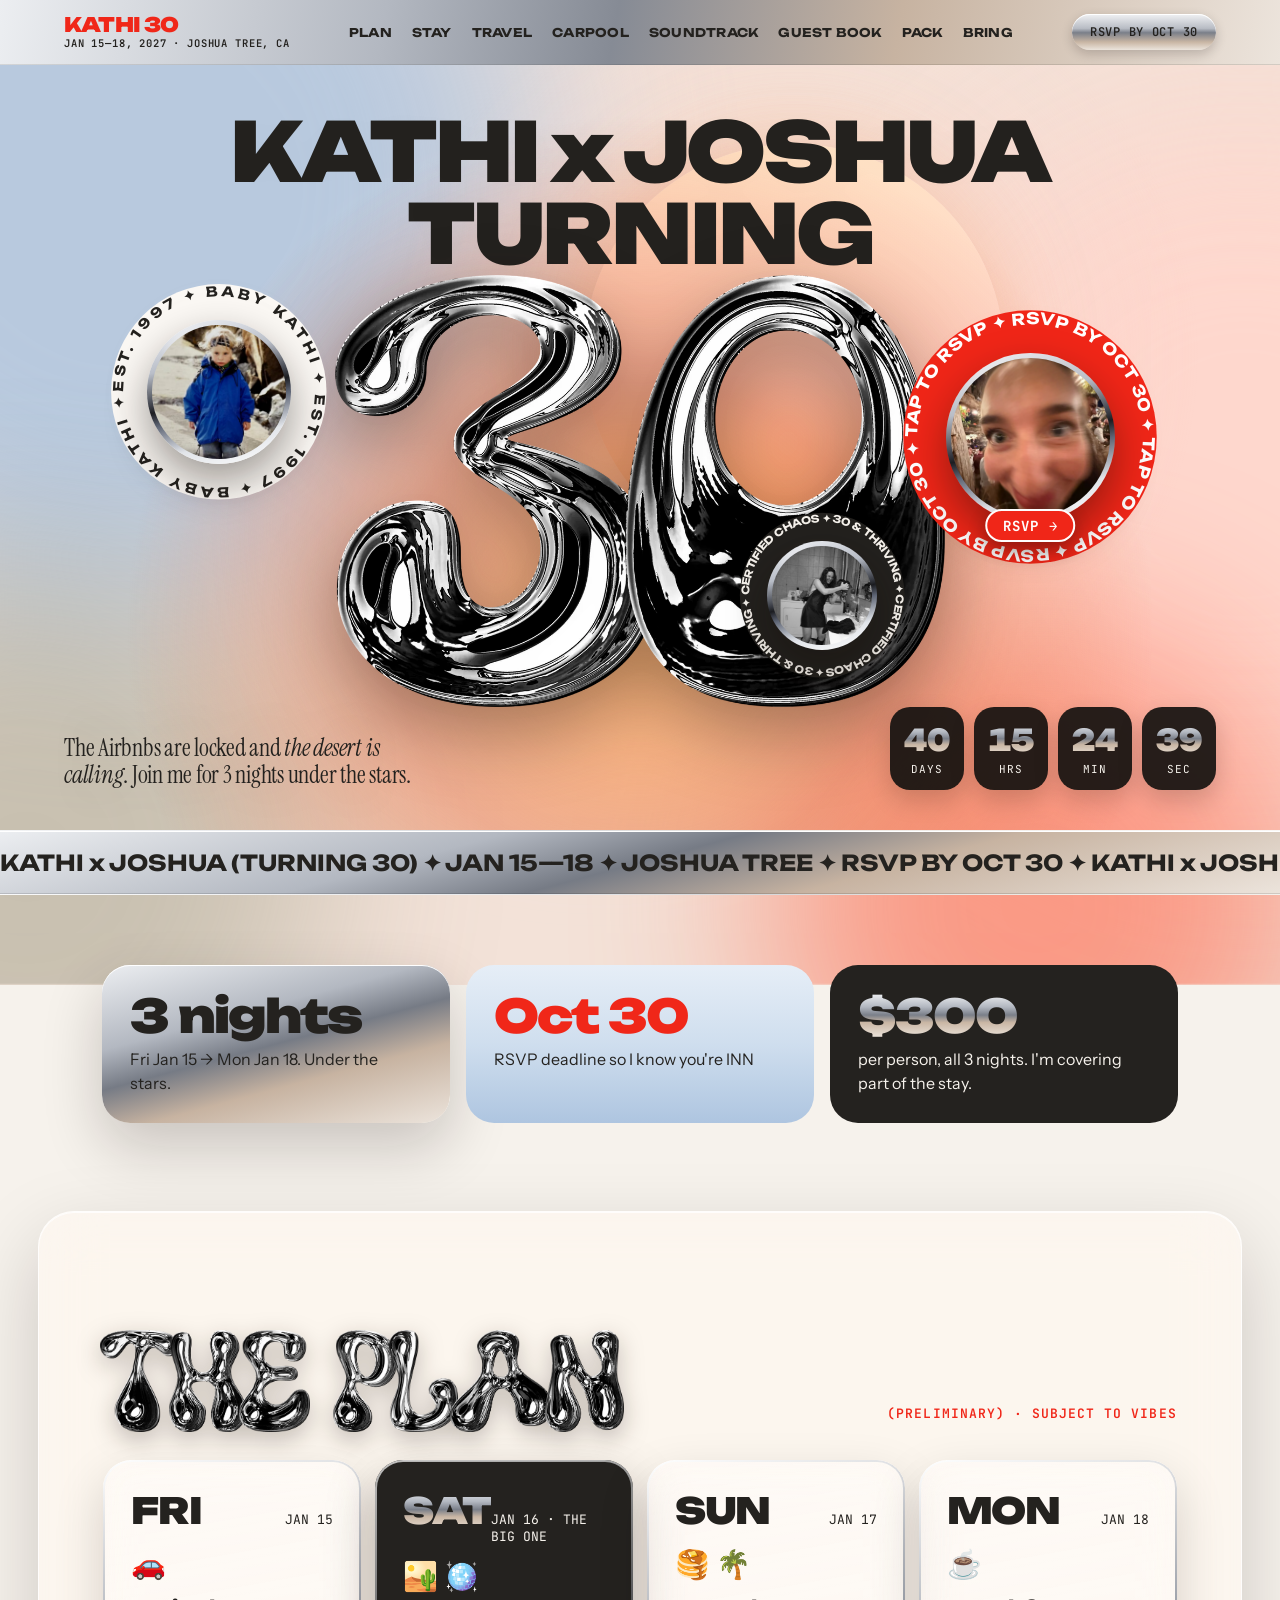
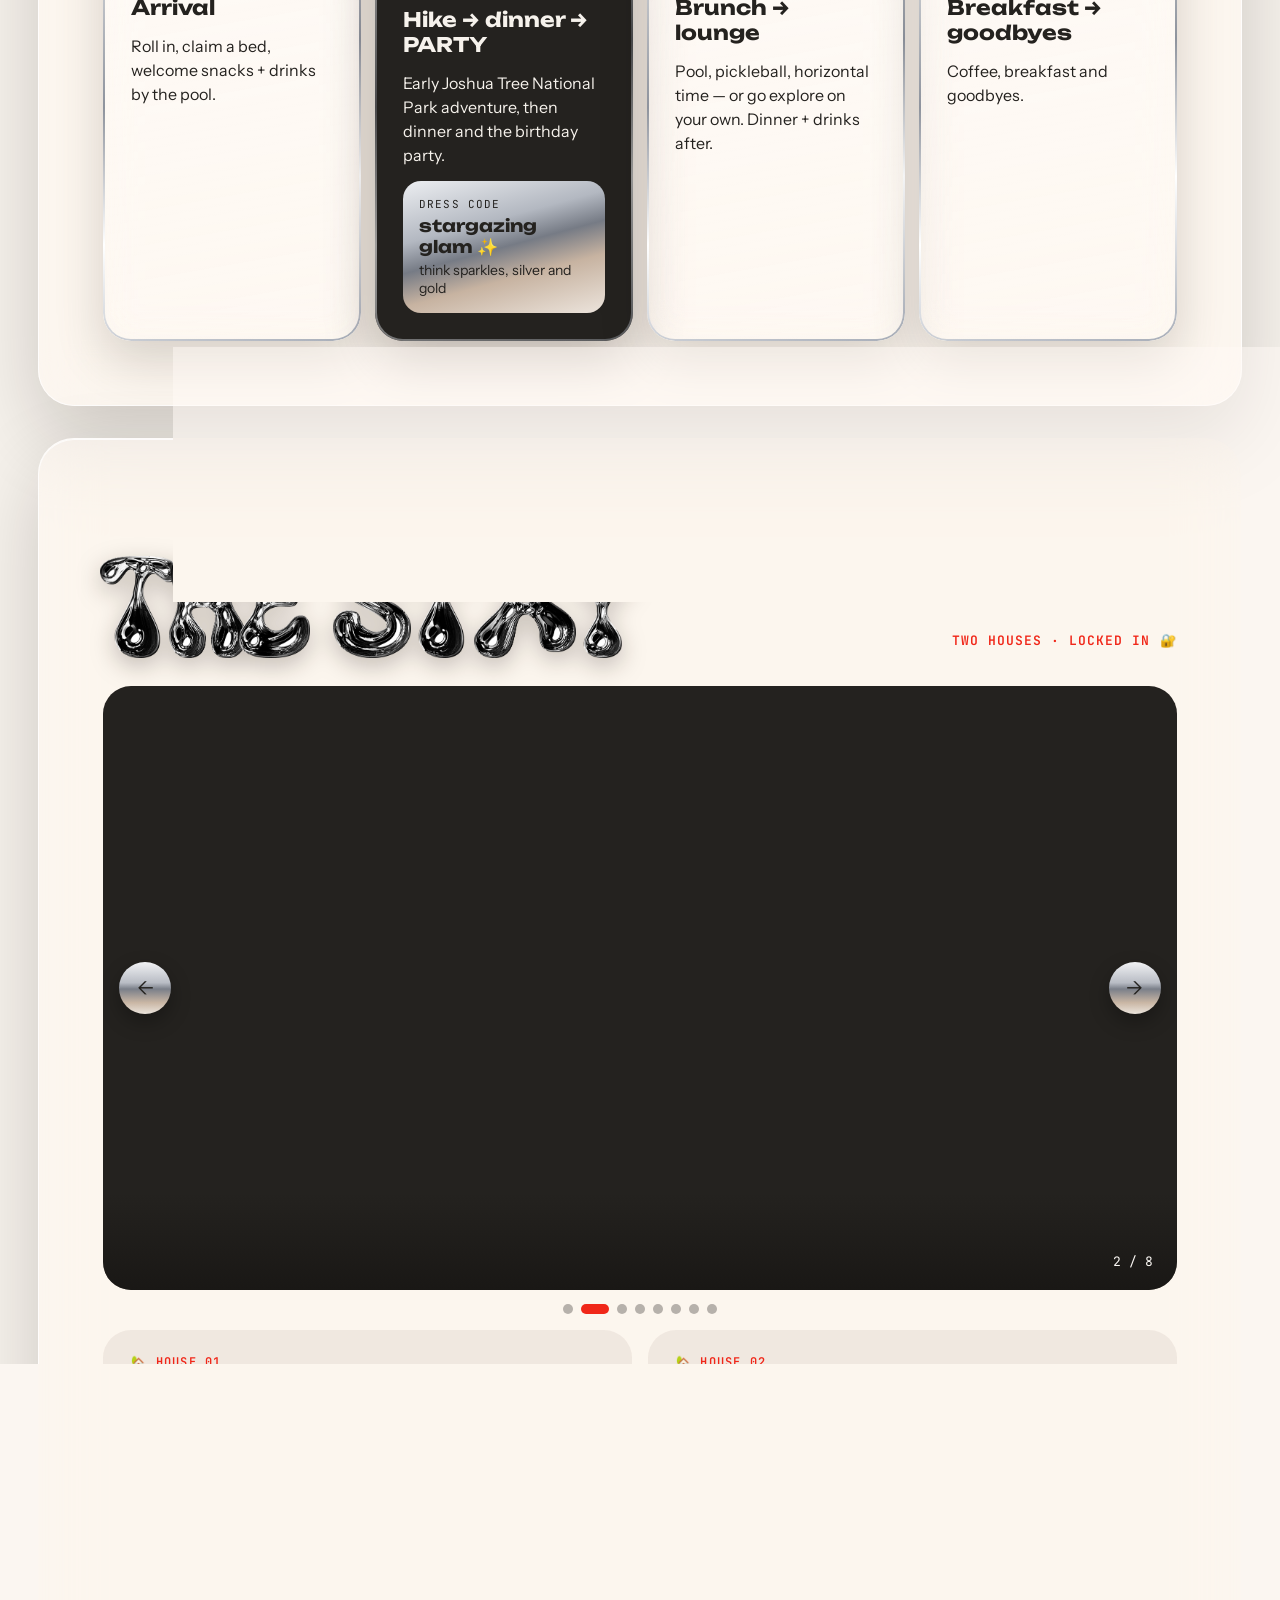
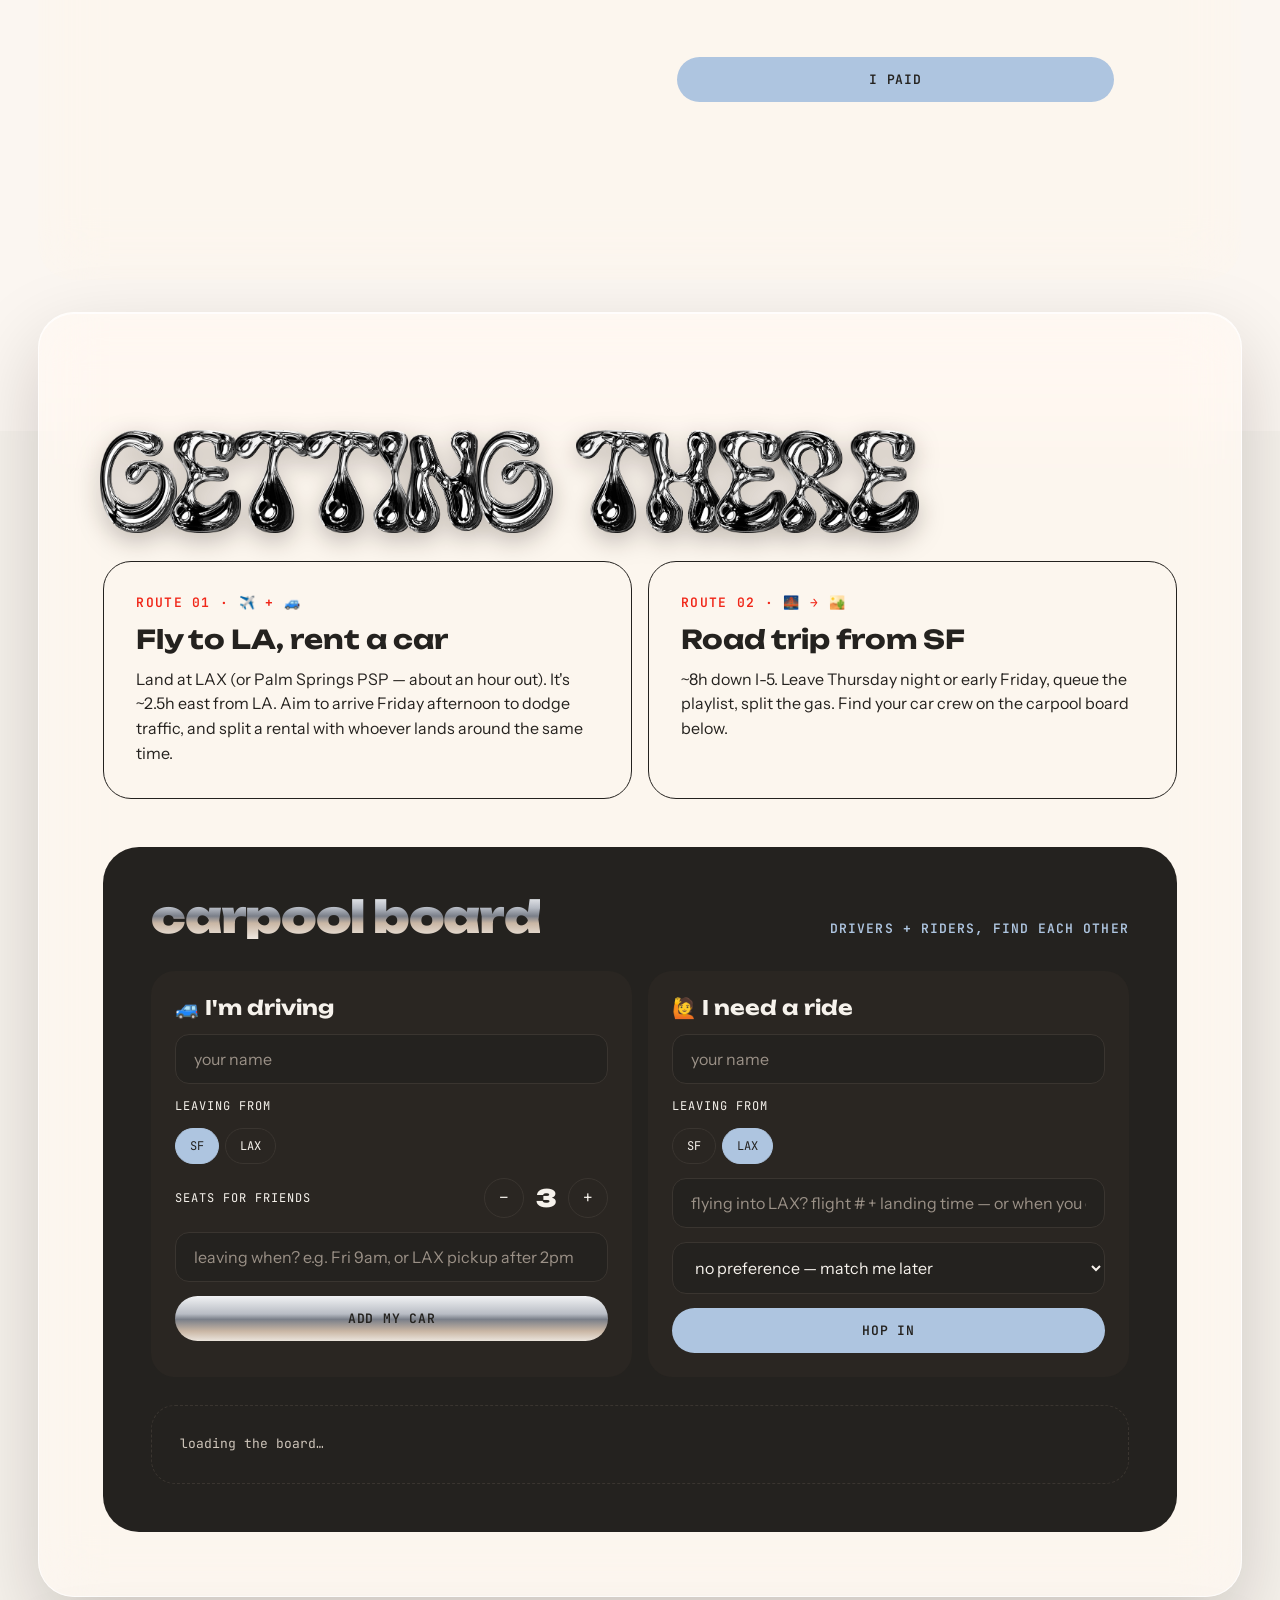
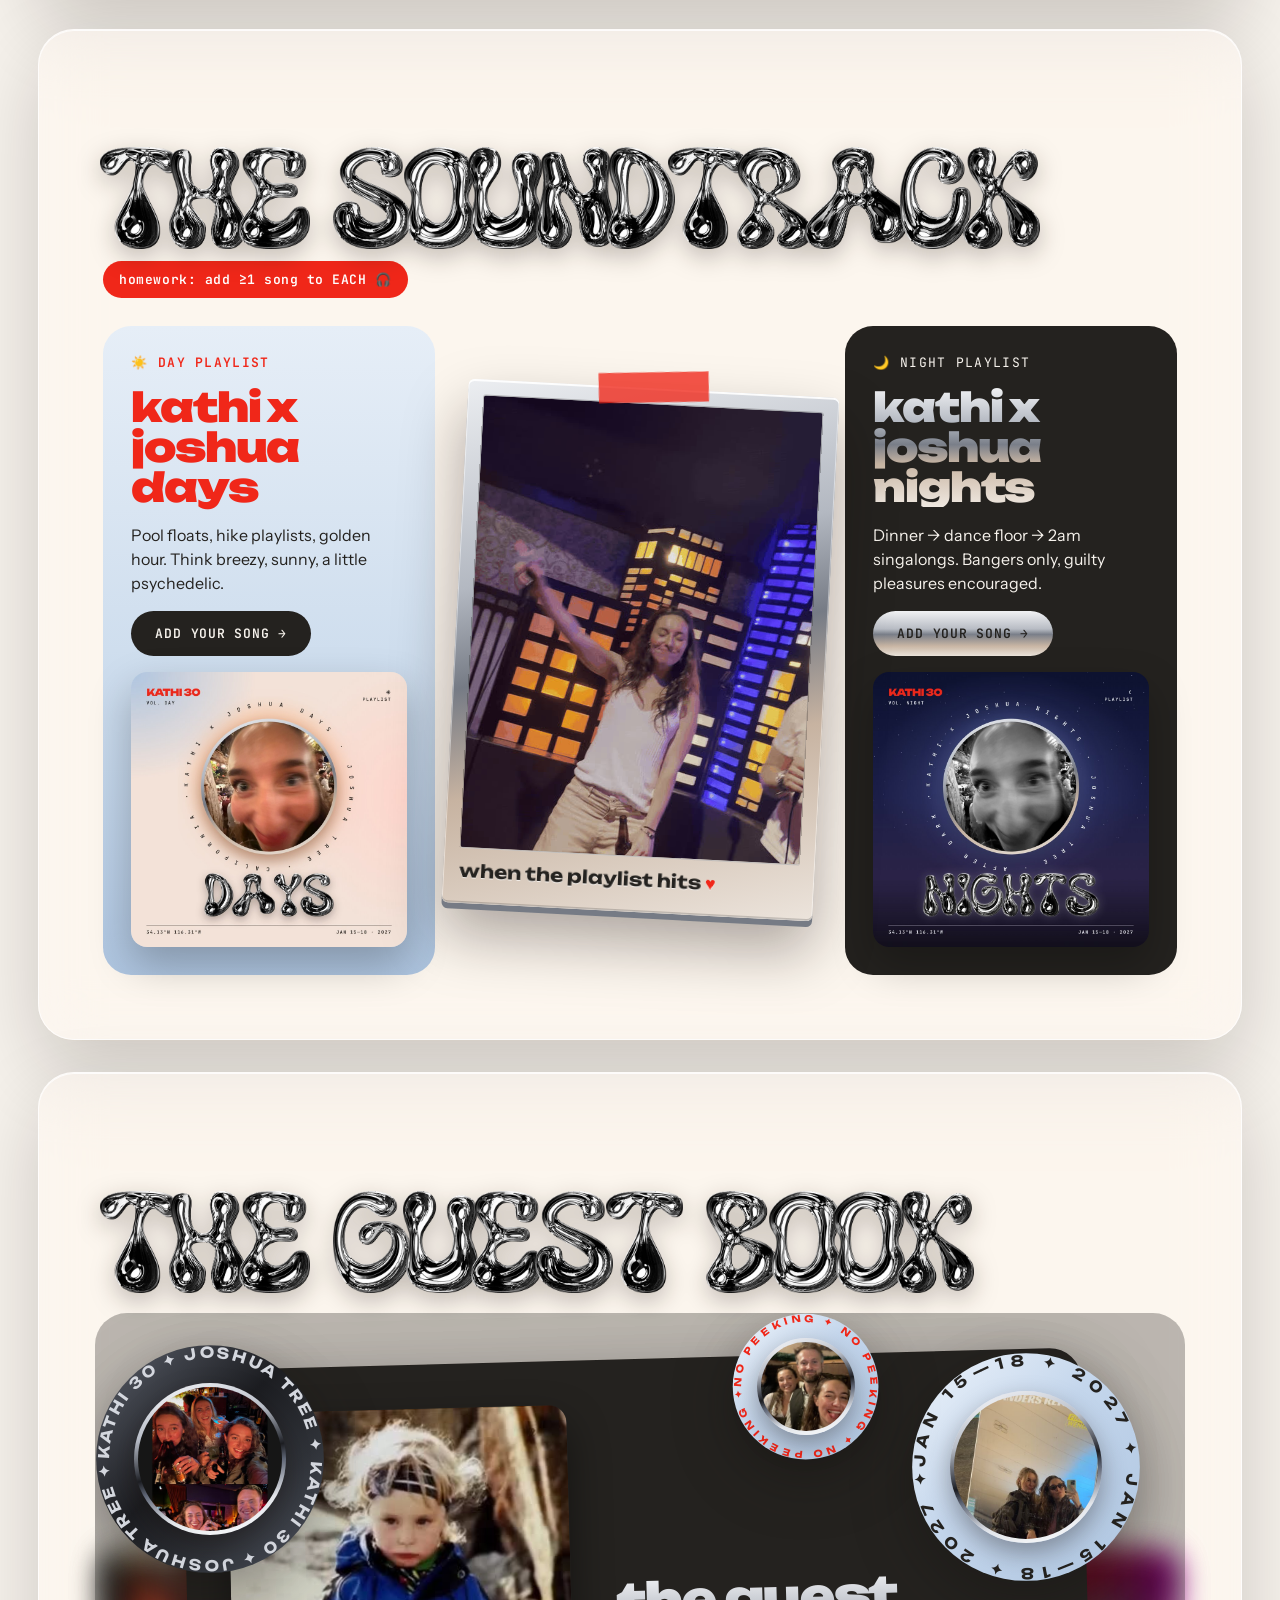
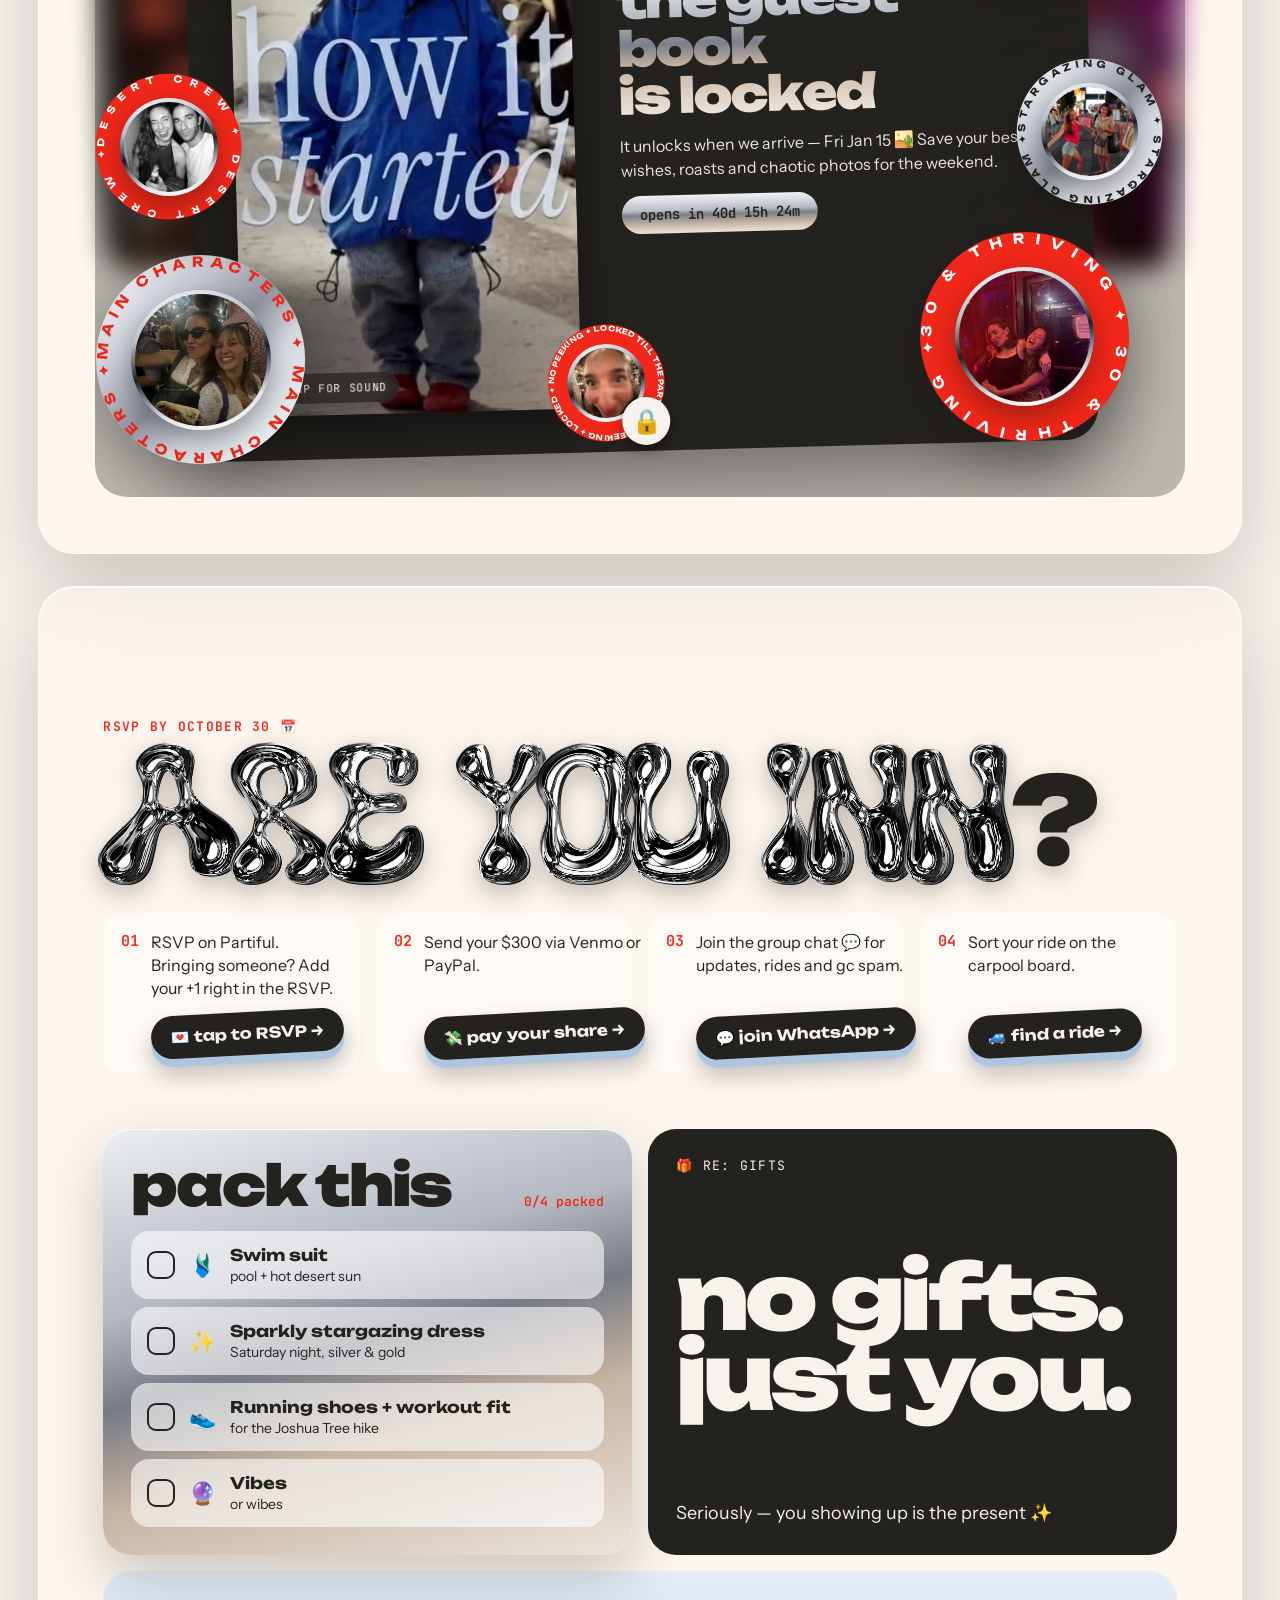
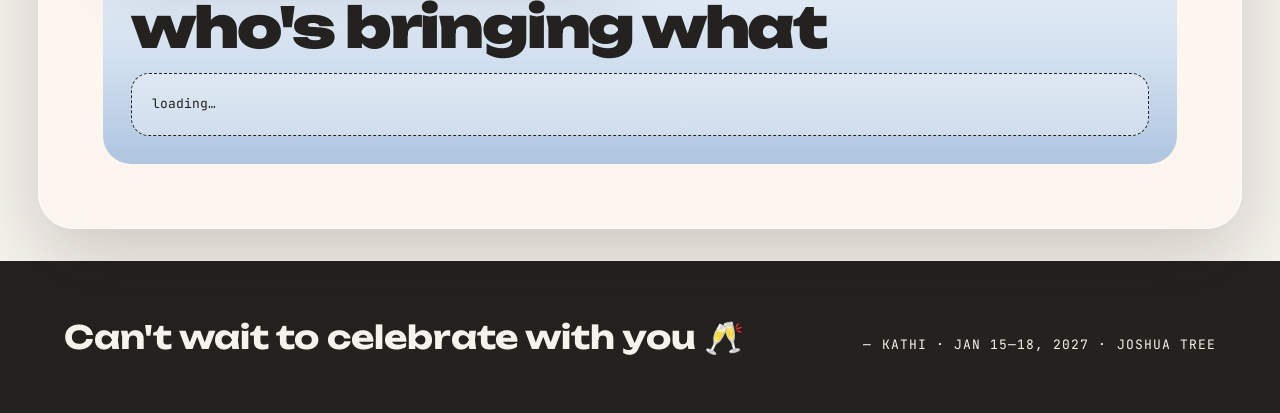
==== site/index.html @ 0e47d9e3 "Phones: lock card fills the overlay, no double frame Co-Authored-By: Claude Fable 5.1 <noreply@anthr" ====
<!DOCTYPE html>
<html lang="en">
<head>
<meta charset="utf-8">
<meta name="viewport" content="width=device-width, initial-scale=1">
<title>KATHI x JOSHUA — turning 30 · Joshua Tree, Jan 15–18</title>
<meta name="description" content="3 nights under the stars in Joshua Tree, Jan 15–18, 2027. RSVP by Oct 30.">
<meta property="og:title" content="KATHI x JOSHUA — turning 30 🏜️">
<meta property="og:description" content="3 nights under the stars in Joshua Tree · Jan 15–18 · RSVP by Oct 30">
<meta property="og:image" content="https://kathixjoshturning30.com/assets/og-v5.jpg">
<meta property="og:image:width" content="1080">
<meta property="og:image:height" content="1080">
<meta property="og:image:alt" content="KATHI x JOSHUA turning 30 — Joshua Tree, Jan 15–18, 2027">
<meta name="twitter:card" content="summary_large_image">
<meta name="twitter:image" content="https://kathixjoshturning30.com/assets/og-v5.jpg">
<meta property="og:type" content="website">
<meta property="og:url" content="https://kathixjoshturning30.com/">
<meta name="theme-color" content="#e6eef7">
<link rel="icon" href="assets/favicon.png">
<link rel="preconnect" href="https://fonts.googleapis.com">
<link rel="preconnect" href="https://fonts.gstatic.com" crossorigin>
<link href="https://fonts.googleapis.com/css2?family=Unbounded:wght@400;700;900&family=Instrument+Sans:wght@400;500;600&family=Instrument+Serif:ital@0;1&family=JetBrains+Mono:wght@400;600&display=swap" rel="stylesheet">
<link rel="stylesheet" href="styles.css?v=127">
<script src="config.js?v=26"></script>
<script src="app.js?v=127" defer></script>
</head>
<body>
<div class="page">
  <!-- fixed background: day glow → setting sun → night sky -->
  <div id="bg" class="bg" aria-hidden="true">
    <div class="glow" style="left:-12%;top:-14%;width:62vw;background:#aec5e0;opacity:.85;animation-duration:16s"></div>
    <div class="glow" style="right:-14%;top:18%;width:54vw;background:#ffd6cc;opacity:.9;animation-duration:19s;animation-delay:-4s"></div>
    <div class="glow" style="right:6%;bottom:-18%;width:40vw;background:#ff5f42;opacity:.55;animation-duration:22s;animation-delay:-8s"></div>
    <div class="glow" style="left:-10%;bottom:-16%;width:44vw;background:#5c6b4c;opacity:.28;animation-duration:25s;animation-delay:-12s"></div>
    <div class="glow" style="left:34%;top:38%;width:30vw;background:#f7d3ca;opacity:.9;animation-duration:18s;animation-delay:-6s"></div>
  </div>
  <div id="sun" class="sun" aria-hidden="true">
    <div class="sun-halo"></div>
    <div class="sun-disc"></div>
    <div id="sunhot" class="sun-hot"></div>
  </div>
  <div id="night" class="night" aria-hidden="true"><div id="stars" class="stars"></div></div>
  <div id="prog" class="prog" aria-hidden="true"></div>

  <nav class="nav">
    <a href="#top" class="nav-brand"><span class="nav-logo chrome-text">KATHI 30</span><span class="nav-when mono">jan 15—18<span class="nw-long">, 2027</span> · joshua tree<span class="nw-long">, ca</span></span></a>
    <div class="nav-links mono">
      <a href="#plan">plan</a><a href="#stay">stay</a><a href="#travel">travel</a><a href="#carpool">carpool</a><a href="#music">soundtrack</a><a href="#guestbook">guest book</a><a href="#pack">pack</a><a href="#bring">bring</a>
    </div>
    <a href="#rsvp" class="nav-cta mono">rsvp by oct 30</a>
  </nav>

  <header id="top" class="hero">
    <div class="hero-glow" aria-hidden="true"></div>
    <div id="heroBadges"></div>
    <h1 class="hero-kicker chrome-text"><span>KATHI <i class="kx">x</i> JOSHUA</span> <span>TURNING</span></h1>
    <div class="hero-30-wrap"><div class="big30 etsy30" role="img" aria-label="30"><img src="assets/etsy-three.webp" alt="" width="601" height="800"><img src="assets/etsy-zero.webp" alt="" width="594" height="800"></div></div>
    <div class="hero-reflect" aria-hidden="true"><div class="big30 haze etsy30"><img src="assets/etsy-three.webp" alt="" width="601" height="800"><img src="assets/etsy-zero.webp" alt="" width="594" height="800"></div></div>
    <div class="hero-bottom">
      <div class="hero-intro">
        <p class="hero-line">The Airbnbs are locked and <em>the desert is calling</em>. Join me for 3 nights under the stars.</p>
      </div>
      <div class="countdown" aria-label="countdown to arrival">
        <div class="cd-box"><span class="cd-num" id="cdD">0</span><span class="cd-lbl mono">DAYS</span></div>
        <div class="cd-box"><span class="cd-num" id="cdH">00</span><span class="cd-lbl mono">HRS</span></div>
        <div class="cd-box"><span class="cd-num" id="cdM">00</span><span class="cd-lbl mono">MIN</span></div>
        <div class="cd-box"><span class="cd-num" id="cdS">00</span><span class="cd-lbl mono">SEC</span></div>
      </div>
    </div>
  </header>

  <div class="marquee" aria-label="KATHI x JOSHUA (TURNING 30) · JAN 15—18 · JOSHUA TREE · RSVP BY OCT 30"><div class="marquee-track" id="marquee" aria-hidden="true"></div></div>

  <section class="glass glass-bare reveal" aria-label="The deal">
    <div id="dealRow" class="hscroll grid-auto" style="--min:230px">
      <div class="card deal-silver lift"><span class="deal-big">3 nights</span><span class="body16">Fri Jan 15 → Mon Jan 18. Under the stars.</span></div>
      <div class="card deal-blue lift"><span class="deal-big red-text">Oct 30</span><span class="body16">RSVP deadline so I know you're INN</span></div>
      <div class="card card-dark lift"><span class="deal-big chrome-soft-text">$300</span><span class="body16">per person, all 3 nights. I'm covering part of the stay.</span></div>
    </div>
  </section>

  <section id="plan" class="glass reveal">
    <div class="sec-head">
      <h2 class="h2 chrome-text">the plan</h2>
      <span class="mono">(preliminary) · subject to vibes</span>
    </div>
    <div class="stack plan-row">
      <div class="card card-glass lift day">
        <div class="day-head"><span class="day-name">FRI</span><span class="mono-plain">JAN 15</span></div>
        <span class="emoji">🚗</span>
        <span class="day-title">Arrival</span>
        <span class="body16">Roll in, claim a bed, welcome snacks + drinks by the pool.</span>
      </div>
      <div class="card card-glass-dark lift day day-sat">
        <div class="day-head"><span class="day-name chrome-warm">SAT</span><span class="mono-plain">JAN 16 · THE BIG ONE</span></div>
        <span class="emoji">🏜️ 🪩</span>
        <span class="day-title">Hike → dinner → PARTY</span>
        <span class="body16">Early Joshua Tree National Park adventure, then dinner and the birthday party.</span>
        <div class="dress"><span class="mono-plain small">DRESS CODE</span><span class="dress-title">stargazing glam ✨</span><span style="font-size:14px">think sparkles, silver and gold</span></div>
      </div>
      <div class="card card-glass lift day">
        <div class="day-head"><span class="day-name">SUN</span><span class="mono-plain">JAN 17</span></div>
        <span class="emoji">🥞 🌴</span>
        <span class="day-title">Brunch → lounge</span>
        <span class="body16">Pool, pickleball, horizontal time — or go explore on your own. Dinner + drinks after.</span>
      </div>
      <div class="card card-glass lift day">
        <div class="day-head"><span class="day-name">MON</span><span class="mono-plain">JAN 18</span></div>
        <span class="emoji">☕</span>
        <span class="day-title">Breakfast → goodbyes</span>
        <span class="body16">Coffee, breakfast and goodbyes.</span>
      </div>
    </div>
  </section>

  <section id="stay" class="glass reveal">
    <div class="sec-head">
      <h2 class="h2 chrome-text">the stay</h2>
      <span class="mono">two houses · locked in 🔐</span>
    </div>
    <div class="carousel" id="carousel" aria-roledescription="carousel" aria-label="Photos of the houses">
      <div id="slides"></div>
      <div class="carousel-shade"><span class="mono-plain" id="slideNum">1 / 8</span></div>
      <button class="chrome-round car-prev" id="prevSlide" aria-label="previous photo">←</button>
      <button class="chrome-round car-next" id="nextSlide" aria-label="next photo">→</button>
    </div>
    <div class="dots" id="dots"></div>
    <div class="hscroll grid-auto mt16" style="--min:300px">
      <a class="card-sand house" href="https://www.google.com/maps/search/?api=1&amp;query=7670+Wilton+Rd,+Joshua+Tree,+CA+92252" target="_blank" rel="noopener">
        <span class="mono-plain small ls1">🏡 HOUSE 01</span>
        <span class="house-street">7670 Wilton Rd</span>
        <span style="font-size:15px">Joshua Tree, CA 92252</span>
        <span class="mono-plain tiny-link">open in maps ↗</span>
      </a>
      <a class="card-sand house" href="https://www.google.com/maps/search/?api=1&amp;query=6715+Juniper+Rd,+Joshua+Tree,+CA+92252" target="_blank" rel="noopener">
        <span class="mono-plain small ls1">🏡 HOUSE 02</span>
        <span class="house-street">6715 Juniper Rd</span>
        <span style="font-size:15px">Joshua Tree, CA 92252</span>
        <span class="mono-plain tiny-link">open in maps ↗</span>
      </a>
    </div>
    <div id="pay" class="pay">
      <div class="col gap14">
        <span class="pay-title chrome-soft-text">pay a share for the stay</span>
        <span class="body16" style="line-height:1.55;max-width:420px">I'll be covering part of the stay, so the remaining price is $300 per person for all 3 nights. Send it with your RSVP by Oct 30 to be officially INN.</span>
        <div class="row-wrap">
          <a data-href="venmoUrl" target="_blank" rel="noopener" class="btn-sm btn-chrome mono">venmo $300 →</a>
          <a data-href="paypalUrl" target="_blank" rel="noopener" class="btn-sm btn-outline-light mono">paypal $300 →</a>
        </div>
      </div>
      <div id="payBox"></div>
    </div>
  </section>

  <section id="travel" class="glass reveal">
    <h2 class="h2 chrome-text" style="margin-bottom:28px">getting there</h2>
    <div class="hscroll grid-auto" style="--min:340px">
      <div class="route lift">
        <span class="mono-plain ls1">ROUTE 01 · ✈️ + 🚙</span>
        <span class="route-title">Fly to LA, rent a car</span>
        <span class="body16" style="line-height:1.55">Land at LAX (or Palm Springs PSP — about an hour out). It's ~2.5h east from LA. Aim to arrive Friday afternoon to dodge traffic, and split a rental with whoever lands around the same time.</span>
      </div>
      <div class="route lift">
        <span class="mono-plain ls1">ROUTE 02 · 🌉 → 🏜️</span>
        <span class="route-title">Road trip from SF</span>
        <span class="body16" style="line-height:1.55">~8h down I-5. Leave Thursday night or early Friday, queue the playlist, split the gas. Find your car crew on the carpool board below.</span>
      </div>
    </div>

    <div id="carpool" class="carpool-in-travel">
    <div class="carpool">
      <div class="sec-head" style="margin-bottom:32px">
        <h2 class="h2-car pay-title chrome-soft-text">carpool board</h2>
        <span class="mono" id="seatSummary">drivers + riders, find each other</span>
      </div>
      <div class="hscroll grid-auto" style="--min:320px">
        <form id="driverForm" class="dform">
          <span class="form-title">🚙 I'm driving</span>
          <input name="name" class="dinput" placeholder="your name" required maxlength="60" autocomplete="given-name" aria-label="your name">
          <span class="mono-plain small ls08">LEAVING FROM</span>
          <div class="row-wrap gap6" data-choice="dFrom"></div>
          <div class="seats">
            <span class="mono-plain small ls08">SEATS FOR FRIENDS</span>
            <div class="seats-ctl">
              <button type="button" class="round-btn" id="seatsDown" aria-label="fewer seats">−</button>
              <span class="seats-num" id="seatsNum">3</span>
              <button type="button" class="round-btn" id="seatsUp" aria-label="more seats">+</button>
            </div>
          </div>
          <input name="when" class="dinput" placeholder="leaving when? e.g. Fri 9am, or LAX pickup after 2pm" maxlength="140" aria-label="leaving when">
          <button type="submit" class="submit btn-chrome mono">add my car</button>
        </form>
        <form id="riderForm" class="dform">
          <span class="form-title">🙋 I need a ride</span>
          <input name="name" class="dinput" placeholder="your name" required maxlength="60" autocomplete="given-name" aria-label="your name">
          <span class="mono-plain small ls08">LEAVING FROM</span>
          <div class="row-wrap gap6" data-choice="rFrom"></div>
          <input name="details" class="dinput" placeholder="flying into LAX? flight # + landing time — or when you can leave SF" maxlength="200" aria-label="flight or timing details">
          <select name="driver" class="dinput" id="driverSelect" aria-label="pick a car"></select>
          <button type="submit" class="submit mono btn-red" style="margin-top:auto">hop in</button>
        </form>
      </div>
      <div class="hscroll board" id="board"></div>
      <div class="looking" id="looking" hidden></div>
    </div>
    </div>
  </section>

  <section id="music" class="glass reveal">
    <div class="sec-head">
      <h2 class="h2 chrome-text">the soundtrack</h2>
      <span class="homework mono-plain">homework: add ≥1 song to EACH 🎧</span>
    </div>
    <div class="stack grid-auto music" style="--min:280px">
      <div class="playlist pl-day">
        <span class="mono-plain ls1">☀️ DAY PLAYLIST</span>
        <span class="pl-title">kathi x joshua days</span>
        <span class="body16">Pool floats, hike playlists, golden hour. Think breezy, sunny, a little psychedelic.</span>
        <a data-href="dayPlaylistUrl" target="_blank" rel="noopener" class="btn-sm btn-dark mono self-start">add your song →</a>
        <a data-href="dayPlaylistUrl" target="_blank" rel="noopener" class="cover"><img src="assets/cover-days.jpg?v=30" alt="Day playlist cover" loading="lazy" width="800" height="800"></a>
      </div>
      <div class="polaroid">
        <span class="tape" aria-hidden="true"></span>
        <video data-src="assets/kathi-dance.mp4?v=26" poster="assets/kathi-dance.jpg" muted loop playsinline preload="none" aria-label="Kathi dancing"></video>
        <span class="polaroid-cap">when the playlist hits</span>
      </div>
      <div class="playlist pl-night">
        <span class="mono-plain ls1">🌙 NIGHT PLAYLIST</span>
        <span class="pl-title chrome-soft-text">kathi x joshua nights</span>
        <span class="body16">Dinner → dance floor → 2am singalongs. Bangers only, guilty pleasures encouraged.</span>
        <a data-href="nightPlaylistUrl" target="_blank" rel="noopener" class="btn-sm btn-chrome mono self-start">add your song →</a>
        <a data-href="nightPlaylistUrl" target="_blank" rel="noopener" class="cover"><img src="assets/cover-nights.jpg?v=32" alt="Night playlist cover" loading="lazy" width="800" height="800"></a>
      </div>
    </div>
  </section>

  <section id="guestbook" class="glass reveal">
    <h2 class="h2 chrome-text" style="margin-bottom:28px">the guest book</h2>
    <div class="gb-wrap">
      <div class="gb-grid" id="gbGrid">
        <div style="rotate:-2deg"><img src="assets/gb-grid-1.jpg" alt="" loading="lazy"></div>
        <div style="rotate:1.5deg"><img src="assets/gb-grid-2.jpg" alt="" loading="lazy"></div>
        <div style="rotate:-1deg"><img src="assets/gb-grid-3.jpg" alt="" loading="lazy"></div>
        <div style="rotate:2deg"><img src="assets/gb-grid-4.jpg" alt="" loading="lazy"></div>
      </div>
      <div class="gb-lock" id="gbLock" hidden>
        <div id="gbBadges"></div>
        <div class="lock-card">
          <div class="lock-media">
            <div class="gb-video-wrap">
              <video data-src="assets/gb-video.mp4?v=1" poster="assets/gb-video.jpg" muted loop playsinline preload="none" aria-label="How it started, how it's going"></video>
              <button type="button" class="sound-btn mono" id="gbSound" aria-pressed="false">🔇 tap for sound</button>
            </div>
            <div id="lockBadge"></div>
          </div>
          <div class="lock-copy">
            <span class="lock-title chrome-soft-text">the guest book<br>is locked</span>
            <span class="lock-text">It unlocks when we arrive — Fri Jan 15 🏜️ Save your best wishes, roasts and chaotic photos for the weekend.</span>
            <span class="lock-count mono-plain">opens in <span id="gbCountdown">…</span></span>
          </div>
        </div>
      </div>
    </div>
    <div class="gb-open" id="gbOpen" hidden>
      <form id="noteForm" class="note-form">
        <span class="form-title">sign the guest book ✍️</span>
        <input name="name" class="linput" placeholder="your name" required maxlength="60" aria-label="your name">
        <textarea name="msg" class="linput" placeholder="a memory, a roast, a birthday wish…" required rows="3" maxlength="2000" aria-label="your message"></textarea>
        <label class="photo-pick mono-plain">
          <span id="photoLabel">+ add a photo</span>
          <input type="file" accept="image/*" id="photoInput" hidden>
        </label>
        <button type="submit" class="submit mono" style="background:var(--ink);color:var(--paper)">post it</button>
      </form>
      <div class="notes" id="notes"></div>
    </div>
  </section>

  <section id="rsvp" class="glass glass-rsvp reveal">
    <div class="col gap28" style="position:relative">
      <span class="mono-plain ls1 red-label">RSVP BY OCTOBER 30 📅</span>
      <div class="rsvp-big chrome-text">are you INN?</div>
      <div class="stack grid-auto gap12 steps" style="--min:220px">
        <div class="step"><span class="mono-plain step-n">01</span><span class="step-body"><span class="body16 lh145">RSVP on Partiful. Bringing someone? Add your +1 right in the RSVP.</span><a data-href="partifulUrl" target="_blank" rel="noopener" class="tilt">💌 tap to RSVP →</a></span></div>
        <div class="step"><span class="mono-plain step-n">02</span><span class="step-body"><span class="body16 lh145">Send your $300 via Venmo or PayPal.</span><a href="#pay" class="tilt">💸 pay your share →</a></span></div>
        <div class="step"><span class="mono-plain step-n">03</span><span class="step-body"><span class="body16 lh145">Join the group chat 💬 for updates, rides and gc spam.</span><a data-href="whatsappUrl" target="_blank" rel="noopener" class="tilt">💬 join WhatsApp →</a></span></div>
        <div class="step"><span class="mono-plain step-n">04</span><span class="step-body"><span class="body16 lh145">Sort your ride on the carpool board.</span><a href="#carpool" class="tilt">🚙 find a ride →</a></span></div>
      </div>
    </div>
    <div id="pack" class="pack">
      <div class="grid-auto" style="--min:340px;align-items:stretch">
        <div class="card-sand pack-card">
          <div class="pack-head"><h2 class="h2-pack">pack this</h2><span class="mono-plain" id="packCount">0/4 packed</span></div>
          <div class="col gap8" id="packList"></div>
        </div>
        <div class="gifts">
          <span class="mono-plain ls1">🎁 RE: GIFTS</span>
          <span class="gifts-big">no gifts.<br>just you.</span>
          <span style="font-size:18px;line-height:1.5;max-width:420px">Seriously — you showing up is the present ✨</span>
        </div>
      </div>
      <div id="bring" class="card-sand pack-card bring">
        <div class="pack-head"><h2 class="h2-pack">who's bringing what</h2><span class="mono-plain" id="bringCount"></span></div>
        <div class="bring-list" id="bringList"></div>
      </div>
    </div>
  </section>

  <footer class="footer">
    <span class="footer-big">Can't wait to celebrate with you 🥂</span>
    <span class="mono">— kathi · jan 15—18, 2027 · joshua tree</span>
  </footer>
</div>
<div class="toast" id="toast" role="status" aria-live="polite" hidden></div>
</body>
</html>
---- site/styles.css ----
:root {
  --ink: #24221f;
  --paper: #f6f2ec;
  --sand: #f0e8e0;
  --accent: #ff5f42;
  --accent-dark: #b9552f;
  --red: #f02719;
  --red-dark: #f02719;
  --sky: #aec5e0;
  --peach: #ffd6cc;
  --dark2: #2a2622;
  --line: #3a3530;
  --muted: #cfc6bb;
  --f-display: 'Unbounded', sans-serif;
  --f-body: 'Instrument Sans', sans-serif;
  --f-mono: 'JetBrains Mono', monospace;
  --chrome: linear-gradient(180deg,#ffffff 0%,#d4d7de 26%,#6d7280 46%,#1d1f24 50%,#5a6170 53%,#dde1e8 68%,#fbf8f4 84%,#a7adb8 100%);
  --chrome-soft: linear-gradient(180deg,#ffffff 0%,#d4d7de 30%,#8e939d 48%,#dde1e8 62%,#fbf8f4 100%);
  --chrome-btn: linear-gradient(180deg,#ffffff 0%,#d4d7de 40%,#8e939d 52%,#e9ecf0 100%);
  --chrome-card: linear-gradient(165deg,#f7f8fb 0%,#c9cdd5 34%,#8e939d 50%,#d3d8df 66%,#f7f8fa 100%);
  --chrome-30: linear-gradient(180deg,#ffffff 0%,#d4d7de 13%,#6d7280 23%,#1d1f24 25%,#5a6170 27%,#dde1e8 34%,#fbf8f4 42%,#a7adb8 50%,#ffffff 58%,#d4d7de 63%,#6d7280 73%,#1d1f24 75%,#5a6170 77%,#dde1e8 84%,#fbf8f4 92%,#a7adb8 100%);
  --surf: radial-gradient(circle at 32% 24%,rgba(255,255,255,.95) 0%,rgba(255,255,255,0) 22%),linear-gradient(165deg,#f7f8fb 0%,#b9bec8 30%,#3a3d45 48%,#1c1d21 52%,#5e6575 60%,#e2e5ea 78%,#ffffff 100%);
  --ease: cubic-bezier(.2,.7,.2,1);
}

* { box-sizing: border-box; }
html { scroll-behavior: smooth; scroll-padding-top: 80px; }
body { margin: 0; background: #f6f2ec; overflow-x: hidden; }
a { color: inherit; text-decoration: none; }
a:hover { color: var(--red); }
input, select, textarea, button { font: inherit; }
img, video { display: block; max-width: 100%; }
[hidden] { display: none !important; }

@keyframes morph { 0%,100% { border-radius: 58% 42% 63% 37%/45% 55% 45% 55% } 33% { border-radius: 40% 60% 45% 55%/60% 40% 60% 40% } 66% { border-radius: 63% 37% 52% 48%/38% 62% 38% 62% } }
@keyframes float { 0%,100% { translate: 0 0 } 50% { translate: 0 -26px } }
@keyframes shimmer { 0% { background-position: 50% 0% } 100% { background-position: 50% 100% } }
@keyframes haze { 0% { transform: scaleY(-1) skewX(-8deg) scaleX(1) } 100% { transform: scaleY(-1) skewX(6deg) scaleX(1.04) } }
@keyframes spin { to { rotate: 360deg } }
@keyframes wobble { 0%,100% { rotate: -6deg; translate: 0 0 } 50% { rotate: 6deg; translate: 0 -14px } }
@keyframes marquee { from { transform: translateX(0) } to { transform: translateX(-50%) } }

.page { font-family: var(--f-body); color: var(--ink); position: relative; z-index: 0; }

/* ---------- background ---------- */
.bg { position: fixed; inset: -6%; z-index: -1; overflow: hidden; background: #f3e2d8; will-change: transform; }
.glow { position: absolute; aspect-ratio: 1; border-radius: 50%; filter: blur(90px); animation: float 16s ease-in-out infinite; }
.sun { position: fixed; left: 62%; top: 0; z-index: -1; width: min(34vw,420px); aspect-ratio: 1; transform: translate(-50%,16vh); pointer-events: none; will-change: transform; }
.sun-halo { position: absolute; inset: -60%; border-radius: 50%; background: radial-gradient(circle,rgba(255,214,204,.55),rgba(255,214,204,0) 62%); }
.sun-disc { position: absolute; inset: 0; border-radius: 50%; background: linear-gradient(180deg,#ffe2c4,#ffd6cc 55%,#f2a26f); box-shadow: 0 0 80px 10px rgba(242,162,111,.35); }
.sun-hot { position: absolute; inset: 0; border-radius: 50%; background: linear-gradient(180deg,#f7b98a,#ff5f42 60%,#b9552f); opacity: 0; }
.night { position: fixed; inset: 0; z-index: -1; pointer-events: none; opacity: 0; background: linear-gradient(180deg,#121836 0%,#262350 50%,#3d2a4c 100%); }
.stars { position: absolute; inset: 0; opacity: 0; background-size: 420px 420px;
  background-image: radial-gradient(1.5px 1.5px at 12% 18%,#fff,transparent),radial-gradient(1px 1px at 28% 42%,#fff,transparent),radial-gradient(1.5px 1.5px at 46% 12%,#fff,transparent),radial-gradient(1px 1px at 63% 30%,#fff,transparent),radial-gradient(2px 2px at 78% 14%,#fff,transparent),radial-gradient(1px 1px at 88% 46%,#fff,transparent),radial-gradient(1.5px 1.5px at 8% 62%,#fff,transparent),radial-gradient(1px 1px at 36% 74%,#fff,transparent),radial-gradient(1.5px 1.5px at 56% 58%,#fff,transparent),radial-gradient(1px 1px at 92% 78%,#fff,transparent); }
.prog { position: fixed; left: 0; right: 0; top: 0; height: 3px; z-index: 40; transform-origin: 0 50%; transform: scaleX(0); background: linear-gradient(90deg,#ff5f42,var(--red)); }

/* ---------- type helpers ---------- */
.chrome-text { background: var(--chrome); -webkit-background-clip: text; background-clip: text; color: transparent; }
.chrome-soft-text { background: var(--chrome-soft); -webkit-background-clip: text; background-clip: text; color: transparent; }
.chrome-warm { background: linear-gradient(180deg,#ffffff 0%,#d4d7de 30%,#8e939d 48%,#f0cfae 62%,#fff7ee 100%); -webkit-background-clip: text; background-clip: text; color: transparent; }
.mono { font-family: var(--f-mono); font-size: 13px; letter-spacing: .08em; text-transform: uppercase; }
.mono-plain { font-family: var(--f-mono); font-size: 13px; }
.small { font-size: 12px; }
.ls1 { letter-spacing: .1em; }
.ls08 { letter-spacing: .08em; }
.body16 { font-size: 16px; line-height: 1.5; }
.lh145 { line-height: 1.45; }
.h2 { margin: 0; font-family: var(--f-display); font-weight: 900; font-size: clamp(40px,7vw,96px); letter-spacing: -.05em; line-height: 1; filter: drop-shadow(0 6px 8px rgba(20,12,8,.35)); }
.h2-car { margin: 0; font-family: var(--f-display); font-weight: 900; font-size: clamp(36px,6vw,80px); letter-spacing: -.05em; line-height: 1; }
.form-title { font-family: var(--f-display); font-weight: 700; font-size: 20px; }

/* ---------- layout helpers ---------- */
.row-wrap { display: flex; flex-wrap: wrap; gap: 10px; }
.gap6 { gap: 6px; }
.gap8 { gap: 8px; }
.gap12 { gap: 12px; }
.gap14 { gap: 14px; }
.gap28 { gap: 28px; }
.col { display: flex; flex-direction: column; }
.mt16 { margin-top: 16px; }
.self-start { align-self: flex-start; }
.grid-auto { display: grid; grid-template-columns: repeat(auto-fit,minmax(min(100%,var(--min,240px)),1fr)); gap: 16px; }
.sec-head { display: flex; flex-wrap: wrap; justify-content: space-between; align-items: baseline; gap: 12px; margin-bottom: 28px; }

/* ---------- buttons ---------- */
.btn { padding: 15px 26px; border-radius: 999px; font-weight: 600; letter-spacing: .06em; transition: background .2s, color .2s; }
.btn-sm { padding: 14px 24px; border-radius: 999px; font-weight: 600; letter-spacing: .06em; transition: background .2s, color .2s, filter .2s; }
.btn-dark { background: var(--ink); color: var(--paper); }
.btn-dark:hover { background: var(--red); color: #fff; }
.btn-outline { border: 1.5px solid var(--ink); }
.btn-chrome { color: var(--ink); background: var(--chrome-btn); }
.btn-chrome:hover { color: var(--ink); filter: brightness(1.06); }
.btn-outline-light { border: 1.5px solid var(--paper); }
.btn-outline-light:hover { background: var(--paper); color: var(--ink); }
.submit { padding: 14px; border-radius: 999px; border: 0; cursor: pointer; color: var(--ink); font-size: 13px; font-weight: 600; letter-spacing: .06em; text-transform: uppercase; transition: filter .2s, opacity .2s; }
.submit:hover { filter: brightness(1.06); }
.submit:disabled { opacity: .6; cursor: progress; }
.tilt { display: flex; align-items: center; gap: 8px; padding: 12px 20px; border-radius: 999px; rotate: -3deg; background: var(--ink); color: var(--paper); font-family: var(--f-display); font-weight: 700; font-size: 15px; box-shadow: 0 8px 0 var(--sky), 0 14px 24px rgba(20,12,8,.3); transition: rotate .25s var(--ease), background .2s, color .2s, box-shadow .2s; }
.tilt:hover { rotate: 2deg; background: var(--red); color: #fff; box-shadow: 0 8px 0 var(--ink); }
.tilt-wa { background: #25d366; color: #0b2a17; box-shadow: 0 8px 0 var(--ink), 0 14px 24px rgba(20,12,8,.3); }
.tilt-wa:hover { background: #25d366; color: #0b2a17; box-shadow: 0 8px 0 var(--ink), 0 14px 24px rgba(20,12,8,.3); }
.chrome-round { position: absolute; top: 50%; translate: 0 -50%; width: 52px; height: 52px; border-radius: 50%; border: 0; cursor: pointer; font-size: 20px; color: var(--ink); background: var(--chrome-btn); box-shadow: 0 8px 20px rgba(0,0,0,.3); }

/* ---------- cards ---------- */
.card { display: flex; flex-direction: column; gap: 8px; padding: 28px; border-radius: 28px; }
.card-sand { background: var(--sand); }
.card-dark { background: var(--ink); color: var(--paper); }
.card-chrome { background: var(--chrome-card); box-shadow: inset 0 1px 0 #fff, 0 24px 60px rgba(20,12,8,.25); }
.lift { transition: transform .35s var(--ease), box-shadow .35s; }
.lift:hover { transform: translateY(-8px) rotate(-.4deg); box-shadow: 0 30px 60px rgba(20,12,8,.28); }
.deal-big { font-family: var(--f-display); font-weight: 900; font-size: clamp(34px,3.6vw,50px); letter-spacing: -.04em; line-height: 1; overflow-wrap: anywhere; }

/* ---------- nav ---------- */
.nav { position: sticky; top: 0; z-index: 30; display: flex; flex-wrap: wrap; align-items: center; justify-content: space-between; gap: 12px 20px; padding: 14px 5vw; background: rgba(255,255,255,.35); backdrop-filter: blur(14px); -webkit-backdrop-filter: blur(14px); border-bottom: 1px solid rgba(20,18,16,.12); }
.nav-logo { font-family: var(--f-display); font-weight: 900; font-size: 20px; letter-spacing: -.04em; background: none; color: var(--red); }
.nav-logo:hover { color: var(--red-dark); }
.nav-links { display: flex; flex-wrap: wrap; gap: 8px 20px; font-size: 12px; }
.nav-links a { white-space: nowrap; }
.nav-cta { padding: 10px 18px; border-radius: 999px; font-size: 12px; font-weight: 600; letter-spacing: .06em; background: var(--chrome-btn); box-shadow: inset 0 1px 0 #fff, 0 4px 12px rgba(20,12,8,.2); color: var(--ink); }

/* ---------- hero ---------- */
.hero { position: relative; overflow: hidden; min-height: max(820px,100vh); display: flex; flex-direction: column; padding: 28px 5vw 0; }
.hero-glow { position: absolute; left: 50%; top: 46%; width: min(1100px,130vw); aspect-ratio: 1; translate: -50% -50%; border-radius: 50%; background: radial-gradient(circle,rgba(255,170,90,.75) 0%,rgba(232,110,60,.45) 32%,rgba(232,118,74,0) 66%); mix-blend-mode: screen; pointer-events: none; }
.hero-top { position: relative; display: flex; flex-wrap: wrap; justify-content: space-between; gap: 12px; }
.hero-kicker { position: relative; margin: 5vh 0 0; text-align: center; font-family: var(--f-display); font-weight: 900; font-size: clamp(28px,6vw,84px); letter-spacing: -.04em; line-height: 1; filter: drop-shadow(0 8px 12px rgba(20,12,8,.3)); }
.hero-kicker span { display: block; white-space: nowrap; }
.hero-30-wrap { position: relative; }
.big30 { font-family: var(--f-display); font-weight: 900; text-align: center; font-size: clamp(200px,44vw,600px); line-height: .9; letter-spacing: -.08em; background: var(--chrome-30); background-size: 100% 200%; -webkit-background-clip: text; background-clip: text; color: transparent; }
.shimmer { filter: drop-shadow(0 30px 40px rgba(90,30,0,.4)); animation: shimmer 5s ease-in-out infinite alternate; }
.hero-reflect { position: relative; height: clamp(60px,10vw,150px); overflow: hidden; opacity: .45; filter: blur(2px); -webkit-mask-image: linear-gradient(180deg,#000 0%,transparent 80%); mask-image: linear-gradient(180deg,#000 0%,transparent 80%); }
.haze { transform-origin: 50% 0; margin-top: -4%; transform: scaleY(-1); animation: haze 2.6s ease-in-out infinite alternate; }
.hero-bottom { position: relative; margin-top: auto; padding-bottom: 44px; display: flex; flex-wrap: wrap; align-items: flex-end; justify-content: space-between; gap: 28px; }
.hero-intro { display: flex; flex-direction: column; gap: 18px; max-width: 440px; }
.glass-pill { margin: 0; font-size: 19px; line-height: 1.45; text-wrap: pretty; padding: 16px 20px; border-radius: 22px; background: rgba(255,255,255,.42); backdrop-filter: blur(18px) saturate(1.4); -webkit-backdrop-filter: blur(18px) saturate(1.4); border: 1px solid rgba(255,255,255,.6); }
.countdown { display: flex; gap: 10px; }
.cd-box { display: flex; flex-direction: column; align-items: center; gap: 4px; min-width: 74px; padding: 14px 10px; border-radius: 20px; background: rgba(20,18,16,.9); color: var(--paper); }
.cd-num { font-family: var(--f-display); font-weight: 900; font-size: 30px; background: var(--chrome-soft); -webkit-background-clip: text; background-clip: text; color: transparent; font-variant-numeric: tabular-nums; }
.cd-lbl { font-size: 11px; letter-spacing: .1em; }

/* photo stickers with spinning text ring */
.badge { position: absolute; z-index: 3; aspect-ratio: 1; animation: wobble 5s ease-in-out infinite; }
.badge svg, .lock-badge svg { position: absolute; inset: 0; width: 100%; height: 100%; overflow: visible; animation: spin 16s linear infinite; }
.badge svg text, .lock-badge svg text { font-family: var(--f-display); font-weight: 700; font-size: 12.5px; letter-spacing: .03em; }
.badge-photo { position: absolute; inset: 17%; border-radius: 50%; padding: 5px; background: var(--surf); box-shadow: 0 18px 40px rgba(20,12,8,.4); }
.badge-photo img { width: 100%; height: 100%; object-fit: cover; border-radius: 50%; }

/* ---------- marquee ---------- */
.marquee { overflow: hidden; background: var(--ink); padding: 18px 0; color: var(--paper); }
.marquee-track { display: flex; width: max-content; white-space: nowrap; font-family: var(--f-display); font-weight: 700; font-size: 22px; animation: marquee 36s linear infinite; }

/* ---------- glass sections ---------- */
.glass { padding: clamp(64px,9vw,112px) 5vw clamp(32px,5vw,64px); margin: clamp(16px,3vw,32px) 3vw; border-radius: 36px; background: rgba(255,250,245,.5); backdrop-filter: blur(30px) saturate(1.9); -webkit-backdrop-filter: blur(30px) saturate(1.9); border: 1px solid rgba(255,255,255,.75); box-shadow: inset 0 1px 0 rgba(255,255,255,.8), 0 30px 80px rgba(20,12,8,.18); }
.glass-rsvp { position: relative; overflow: hidden; padding-top: clamp(72px,10vw,128px); }
.reveal.pre { opacity: 0; transform: translateY(70px) scale(.97); transition: opacity 1.1s var(--ease), transform 1.1s var(--ease); }
.reveal.pre.in { opacity: 1; transform: none; }

/* ---------- plan ---------- */
.plan-row { display: grid; grid-template-columns: repeat(4,minmax(240px,1fr)); gap: 14px; overflow-x: auto; scroll-snap-type: x mandatory; padding: 8px 4px 16px; margin: -8px -4px -16px; }
.day { gap: 14px; scroll-snap-align: start; }
.day-head { display: flex; justify-content: space-between; align-items: baseline; }
.day-name { font-family: var(--f-display); font-weight: 900; font-size: 36px; letter-spacing: -.04em; }
.day-sat { box-shadow: 0 30px 70px rgba(120,50,10,.35); }
.emoji { font-size: 28px; }
.day-title { font-family: var(--f-display); font-weight: 700; font-size: 20px; line-height: 1.25; }
.dress { display: flex; flex-direction: column; gap: 4px; padding: 16px; border-radius: 18px; background: linear-gradient(165deg,#f7f8fb 0%,#c9cdd5 34%,#8e939d 50%,#e8c7a5 66%,#fff6ec 100%); color: var(--ink); }
.dress .small { font-size: 11px; letter-spacing: .1em; }
.dress-title { font-family: var(--f-display); font-weight: 700; font-size: 17px; }

/* ---------- stay ---------- */
.carousel { position: relative; aspect-ratio: 16/9; max-height: 78vh; width: 100%; border-radius: 28px; overflow: hidden; background: var(--ink); touch-action: pan-y; }
.carousel img { position: absolute; inset: 0; width: 100%; height: 100%; object-fit: cover; transition: opacity .7s ease, transform 6s ease; opacity: 0; transform: scale(1); }
.carousel img.on { opacity: 1; transform: scale(1.04); }
.carousel-shade { position: absolute; left: 0; right: 0; bottom: 0; padding: 60px 24px 20px; display: flex; justify-content: flex-end; background: linear-gradient(180deg,transparent,rgba(20,18,16,.65)); color: #fbf8f4; pointer-events: none; }
.car-prev { left: 16px; }
.car-next { right: 16px; }
.dots { margin-top: 14px; display: flex; justify-content: center; gap: 8px; }
.dots button { height: 10px; width: 10px; padding: 0; border-radius: 999px; border: 0; cursor: pointer; transition: width .3s; background: rgba(20,18,16,.3); }
.dots button.on { width: 28px; background: var(--red); }
.house { display: flex; flex-direction: column; gap: 8px; padding: 24px 28px; border-radius: 28px; color: var(--ink); transition: background .2s; }
.house:hover { background: var(--peach); color: var(--ink); }
.house-street { font-family: var(--f-display); font-weight: 700; font-size: clamp(18px,2.2vw,24px); line-height: 1.2; }
.tiny-link { font-size: 12px; letter-spacing: .06em; text-transform: uppercase; text-decoration: underline; }
.pay { margin-top: 16px; display: grid; grid-template-columns: repeat(auto-fit,minmax(min(100%,320px),1fr)); gap: 28px; padding: clamp(24px,4vw,40px); border-radius: 28px; background: var(--ink); color: var(--paper); }
.pay-title { font-family: var(--f-display); font-weight: 900; font-size: clamp(28px,4vw,44px); letter-spacing: -.03em; line-height: 1; }
.pay-form, .pay-thanks { display: flex; flex-direction: column; gap: 12px; padding: 22px; border-radius: 22px; background: var(--dark2); }
.pay-thanks { justify-content: center; gap: 8px; height: 100%; }
.pay-form .form-title { font-size: 18px; }

/* ---------- dark forms ---------- */
.dinput { padding: 14px 18px; border-radius: 14px; border: 1px solid var(--line); background: var(--ink); color: var(--paper); outline: none; width: 100%; }
.dinput:focus { border-color: var(--accent); }
.dinput::placeholder { color: #9b9187; }
.linput { padding: 14px 18px; border-radius: 14px; border: 1.5px solid var(--ink); background: rgba(255,255,255,.6); color: var(--ink); outline: none; width: 100%; }
.linput:focus { border-color: var(--accent); }
textarea.linput { resize: vertical; }

/* ---------- travel ---------- */
.route { display: flex; flex-direction: column; gap: 12px; padding: 32px; border-radius: 28px; border: 1.5px solid var(--ink); }
.route-title { font-family: var(--f-display); font-weight: 700; font-size: 26px; }

/* ---------- carpool ---------- */
.carpool { padding: clamp(24px,4vw,48px); border-radius: 36px; background: var(--ink); color: var(--paper); }
.dform { display: flex; flex-direction: column; gap: 14px; padding: 24px; border-radius: 24px; background: var(--dark2); }
.choice { border: 1px solid var(--line); cursor: pointer; padding: 9px 14px; border-radius: 999px; font-family: var(--f-mono); font-size: 12px; background: transparent; color: var(--paper); }
.choice.on { background: var(--paper); color: var(--ink); }
.seats { display: flex; align-items: center; justify-content: space-between; gap: 12px; }
.seats-ctl { display: flex; align-items: center; gap: 10px; }
.round-btn { width: 40px; height: 40px; border-radius: 50%; border: 1px solid var(--line); background: transparent; color: var(--paper); font-size: 18px; cursor: pointer; }
.round-btn:hover { border-color: var(--paper); }
.seats-num { font-family: var(--f-display); font-weight: 900; font-size: 24px; min-width: 24px; text-align: center; }
.board { margin-top: 28px; display: grid; grid-template-columns: repeat(auto-fill,minmax(min(100%,240px),1fr)); gap: 12px; }
.board-empty { grid-column: 1/-1; padding: 28px; border-radius: 24px; border: 1.5px dashed var(--line); font-family: var(--f-mono); font-size: 13px; line-height: 1.6; color: var(--muted); }
.car { display: flex; flex-direction: column; gap: 12px; padding: 20px; border-radius: 24px; background: var(--chrome-card); color: var(--ink); }
.car-head { display: flex; justify-content: space-between; align-items: flex-start; gap: 8px; }
.car-name { font-family: var(--f-display); font-weight: 700; font-size: 18px; overflow-wrap: anywhere; }
.x { border: 0; background: transparent; cursor: pointer; font-size: 16px; color: var(--ink); padding: 0 4px; }
.seat-dots { display: flex; gap: 6px; flex-wrap: wrap; }
.seat-dots span { width: 22px; height: 22px; border-radius: 50%; border: 1.5px solid var(--ink); }
.seat-dots span.taken { background: var(--red); border-color: var(--red); }
.looking { margin-top: 20px; display: flex; flex-wrap: wrap; align-items: center; gap: 8px; }
.looking-pill { display: flex; align-items: center; gap: 8px; padding: 8px 14px; border-radius: 999px; background: var(--accent); color: var(--ink); font-size: 14px; font-weight: 600; }
.looking-pill.mine { padding-right: 8px; }
.looking-pill button { border: 0; background: rgba(20,18,16,.15); border-radius: 50%; width: 22px; height: 22px; cursor: pointer; color: var(--ink); padding: 0; }
.pending { opacity: .55; }

/* ---------- music ---------- */
.music { gap: 20px; align-items: center; }
.homework { padding: 10px 16px; border-radius: 999px; background: var(--red); color: #fff; font-weight: 600; letter-spacing: .04em; }
.playlist { display: flex; flex-direction: column; gap: 16px; padding: 28px; border-radius: 28px; }
.pl-day { background: linear-gradient(180deg,#e6eef7 0%,#cfdeee 50%,var(--sky) 100%); }
.pl-day .pl-title { color: var(--red); }
.pl-day > .mono-plain { color: var(--red-dark); font-weight: 600; }
.pl-night { background: var(--ink); color: var(--paper); }
.pl-title { font-family: var(--f-display); font-weight: 900; font-size: clamp(26px,3.4vw,40px); letter-spacing: -.03em; line-height: 1; }
.cover { display: block; border-radius: 16px; overflow: hidden; box-shadow: 0 18px 40px rgba(0,0,0,.25); transition: filter .2s; }
.cover:hover { filter: brightness(1.06); }
.cover img { width: 100%; aspect-ratio: 1; object-fit: cover; height: auto; }
.polaroid { position: relative; justify-self: center; width: min(100%,300px); padding: 14px 14px 18px; background: #fff; rotate: 3deg; box-shadow: 0 24px 50px rgba(20,12,8,.3); display: flex; flex-direction: column; gap: 12px; }
.polaroid video { width: 100%; aspect-ratio: 3/4; object-fit: cover; object-position: 50% 30%; }
.polaroid-cap { font-family: var(--f-display); font-weight: 700; font-size: 16px; line-height: 1.25; }
.tape { position: absolute; top: -16px; left: 50%; translate: -50% 0; width: 110px; height: 30px; rotate: -4deg; background: rgba(240,39,25,.78); z-index: 1; }

/* ---------- guest book ---------- */
.trailer { position: relative; aspect-ratio: 16/9; max-height: 80vh; border-radius: 32px; overflow: hidden; background: var(--ink); }
.trailer iframe { position: absolute; inset: 0; width: 100%; height: 100%; border: 0; }
.trailer-soon { position: absolute; inset: 0; display: flex; flex-direction: column; align-items: center; justify-content: center; gap: 18px; background: repeating-linear-gradient(135deg,#221f1c 0 12px,#2a2622 12px 24px); color: var(--paper); text-align: center; padding: 16px; }
.play { width: 96px; height: 96px; border-radius: 50%; display: flex; align-items: center; justify-content: center; background: var(--surf); color: var(--ink); font-size: 30px; }
.gb-wrap { position: relative; margin-top: 16px; }
.gb-grid { display: grid; grid-template-columns: repeat(auto-fill,minmax(min(100%,220px),1fr)); gap: 16px; align-content: center; transition: filter .6s; }
.gb-grid > div { aspect-ratio: 4/5; }
.gb-grid img { width: 100%; height: 100%; object-fit: cover; border-radius: 24px; }
.gb-wrap.locked .gb-grid { filter: blur(14px) saturate(1.2); min-height: clamp(760px,60vw,860px); }
.gb-lock { position: absolute; inset: -8px; display: flex; align-items: center; justify-content: center; padding: 20px; border-radius: 32px; background: rgba(20,18,16,.28); overflow: hidden; }
.gb-badge { position: absolute; z-index: 2; aspect-ratio: 1; pointer-events: none; filter: drop-shadow(0 16px 30px rgba(20,18,16,.45)); animation: wobble 5s ease-in-out infinite; }
.gb-badge .ring { position: absolute; inset: 0; border-radius: 50%; animation: spin 16s linear infinite; }
.gb-badge .ph { position: absolute; inset: 15%; border-radius: 50%; padding: 4px; background: var(--surf); }
.gb-badge img { width: 100%; height: 100%; object-fit: cover; border-radius: 50%; }
.lock-card { position: relative; display: flex; flex-direction: column; align-items: center; gap: 14px; max-width: 560px; padding: clamp(28px,4vw,44px); border-radius: 32px; background: var(--ink); color: var(--paper); text-align: center; rotate: -1.5deg; box-shadow: 0 30px 80px rgba(20,18,16,.45); }
.lock-badge { position: relative; width: 150px; height: 150px; flex: none; animation: wobble 5s ease-in-out infinite; }
.lock-badge .badge-photo { box-shadow: none; padding: 4px; }
.lock-badge .lock-icon { position: absolute; right: -4px; bottom: -4px; width: 48px; height: 48px; border-radius: 50%; background: var(--paper); display: flex; align-items: center; justify-content: center; font-size: 24px; box-shadow: 0 6px 14px rgba(0,0,0,.35); }
.lock-title { font-family: var(--f-display); font-weight: 900; font-size: clamp(28px,4vw,48px); letter-spacing: -.04em; line-height: 1; }
.lock-text { font-size: 16px; line-height: 1.5; color: #ece6de; text-wrap: pretty; }
.lock-count { padding: 10px 18px; border-radius: 999px; background: var(--chrome-btn); color: var(--ink); font-size: 14px; font-weight: 600; }
.gb-open { margin-top: 32px; display: grid; grid-template-columns: repeat(auto-fit,minmax(min(100%,320px),1fr)); gap: 24px; align-items: start; }
.note-form { display: flex; flex-direction: column; gap: 12px; padding: 24px; border-radius: 28px; background: var(--sand); }
.photo-pick { display: flex; align-items: center; gap: 10px; cursor: pointer; font-size: 12px; letter-spacing: .06em; text-transform: uppercase; }
.photo-pick span { padding: 10px 16px; border-radius: 999px; border: 1.5px dashed var(--ink); }
.notes { display: grid; grid-template-columns: repeat(auto-fill,minmax(min(100%,200px),1fr)); gap: 16px; }
.notes-empty { grid-column: 1/-1; padding: 28px; border-radius: 24px; border: 1.5px dashed var(--ink); font-family: var(--f-mono); font-size: 13px; line-height: 1.6; }
.note { display: flex; flex-direction: column; gap: 10px; padding: 12px 12px 16px; background: #fff; box-shadow: 0 14px 30px rgba(20,12,8,.2); }
.note img { width: 100%; aspect-ratio: 1; object-fit: cover; background: var(--sand); }
.note-msg { font-size: 15px; line-height: 1.45; white-space: pre-wrap; overflow-wrap: anywhere; }
.note-foot { display: flex; justify-content: space-between; align-items: center; font-family: var(--f-mono); font-size: 12px; }

/* ---------- rsvp / pack / bring ---------- */
.rsvp-big { font-family: var(--f-display); font-weight: 900; font-size: clamp(44px,9vw,132px); letter-spacing: -.05em; line-height: .95; filter: drop-shadow(0 10px 16px rgba(20,12,8,.35)); }
@media (min-width: 1000px) { .steps { grid-template-columns: repeat(4, minmax(0, 1fr)); } .steps .tilt { margin-top: auto; } }
.step { display: flex; gap: 12px; padding: 18px; border-radius: 20px; background: rgba(255,255,255,.5); }
.step-n { font-weight: 600; }
.step-body { display: flex; flex-direction: column; align-items: flex-start; gap: 12px; }
.pack { position: relative; margin-top: 56px; }
.pack-card { display: flex; flex-direction: column; gap: 18px; padding: 28px; border-radius: 28px; }
.pack-head { display: flex; justify-content: space-between; align-items: baseline; gap: 12px; flex-wrap: wrap; }
.h2-pack { margin: 0; font-family: var(--f-display); font-weight: 900; font-size: clamp(32px,4.5vw,56px); letter-spacing: -.04em; line-height: 1; }
.pack-item { all: unset; cursor: pointer; box-sizing: border-box; display: flex; align-items: center; gap: 14px; padding: 14px 16px; border-radius: 18px; background: rgba(255,255,255,.55); }
.pack-item:focus-visible { outline: 2px solid var(--accent); }
.pack-box { flex: none; width: 28px; height: 28px; border-radius: 9px; border: 2px solid var(--ink); display: flex; align-items: center; justify-content: center; font-size: 15px; color: var(--paper); }
.pack-item.on .pack-box { background: var(--red); border-color: var(--red); }
.pack-item.on .pack-label { text-decoration: line-through; }
.pack-label { font-family: var(--f-display); font-weight: 700; font-size: 16px; }
.gifts { position: relative; overflow: hidden; display: flex; flex-direction: column; justify-content: space-between; gap: 24px; padding: 28px; border-radius: 28px; background: var(--ink); color: var(--paper); }
.gifts-big { font-family: var(--f-display); font-weight: 900; font-size: clamp(48px,7vw,96px); letter-spacing: -.05em; line-height: .9; }
.bring { margin-top: 16px; }
.bring-list { display: grid; grid-template-columns: repeat(auto-fill,minmax(min(100%,260px),1fr)); gap: 8px; }
.bring-item { display: flex; flex-direction: column; gap: 6px; padding: 14px 16px; border-radius: 18px; background: rgba(255,255,255,.55); }
.bring-who { align-self: flex-start; padding: 4px 10px; border-radius: 999px; background: var(--ink); color: var(--paper); font-family: var(--f-mono); font-size: 12px; }
.bring-who.open { background: var(--red); color: #fff; }
.bring-note { font-size: 14px; }
.bring-empty { grid-column: 1/-1; padding: 20px; border-radius: 18px; border: 1.5px dashed var(--ink); font-family: var(--f-mono); font-size: 13px; line-height: 1.6; }

.footer { padding: 56px 5vw; background: var(--ink); color: var(--paper); display: flex; flex-wrap: wrap; justify-content: space-between; align-items: baseline; gap: 16px; }
.footer-big { font-family: var(--f-display); font-weight: 700; font-size: clamp(20px,3vw,32px); }

.toast { position: fixed; left: 50%; bottom: 24px; translate: -50% 0; z-index: 50; max-width: calc(100vw - 32px); padding: 14px 22px; border-radius: 999px; background: var(--ink); color: var(--paper); font-family: var(--f-mono); font-size: 13px; box-shadow: 0 14px 30px rgba(20,12,8,.35); }
.toast.err { background: var(--accent-dark); }

/* ---------- small screens ---------- */
@media (max-width: 640px) {
  .nav { padding: 12px 16px; }
  .nav-links { order: 3; width: 100%; flex-wrap: nowrap; overflow-x: auto; gap: 16px; padding-bottom: 2px; scrollbar-width: none; }
  .nav-links::-webkit-scrollbar { display: none; }
  .hero { padding: 20px 16px 0; min-height: max(720px,100svh); }
  .hero-top { font-size: 11px; }
  .glass { margin: 12px 8px; padding-left: 18px; padding-right: 18px; border-radius: 28px; }
  .countdown { gap: 6px; }
  .cd-box { min-width: 64px; }
  .cd-num { font-size: 24px; }
  .chrome-round { width: 42px; height: 42px; font-size: 16px; }
  .car-prev { left: 10px; } .car-next { right: 10px; }
  .gb-lock { padding: 12px; }
  .lock-badge { width: 110px; height: 110px; }
  .gb-grid { grid-template-columns: repeat(2,minmax(0,1fr)); gap: 10px; }
  .gb-grid img { border-radius: 18px; }
  .gb-grid > div { aspect-ratio: 4/5; }
  .gb-wrap.locked .gb-grid { min-height: 0; height: 450px; overflow: hidden; grid-template-rows: repeat(2, 1fr); }
  .gb-wrap.locked .gb-grid > div { aspect-ratio: auto; height: auto; min-height: 0; }
  #guestbook .h2 { margin-bottom: 18px !important; }
  #guestbook.glass { padding-top: 48px; }
  .gb-lock { padding: 12px 8px; }
  .lock-card { padding: 22px 18px; gap: 10px; max-width: 290px; }
  .lock-title { font-size: 26px; }
  .lock-text { font-size: 14px; }
  .lock-count { font-size: 13px; padding: 8px 14px; }
  .gb-badge { width: 84px !important; }
  .gb-badge:nth-child(3), .gb-badge:nth-child(5), .gb-badge:nth-child(7) { display: none; }
  .gb-open { margin-top: 20px; }
}

/* phones: rows of cards become swipeable carousels to keep the page short */
@media (max-width: 640px) {
  .hscroll { display: grid; grid-template-columns: none; grid-auto-flow: column; grid-auto-columns: 84%; gap: 12px;
    overflow-x: auto; overscroll-behavior-x: contain; scroll-snap-type: x mandatory; scroll-padding-inline: 18px;
    margin-inline: -18px; padding: 6px 18px 18px; scrollbar-width: none; align-items: stretch; }
  .hscroll::-webkit-scrollbar { display: none; }
  .hscroll > * { scroll-snap-align: start; min-width: 0; }
  .hscroll:has(> :only-child) { grid-auto-columns: 100%; }
  .hscroll > .board-empty, .hscroll > .notes-empty, .hscroll > .bring-empty { grid-column: auto; }
  .hscroll.music { align-items: center; }
  .hscroll .polaroid { width: 100%; rotate: 2deg; }
  .carpool .hscroll { margin-inline: calc(-1 * clamp(24px,4vw,48px)); padding-inline: clamp(24px,4vw,48px); scroll-padding-inline: clamp(24px,4vw,48px); }
  .plan-row.hscroll { margin: 0 -18px; }
  .pack-card, .gifts { padding: 20px; }
  .pack-item { padding: 12px; gap: 10px; }
}

@media (prefers-reduced-motion: reduce) {
  *, *::before, *::after { animation: none !important; transition: none !important; }
  html { scroll-behavior: auto; }
  .reveal.pre { opacity: 1; transform: none; }
}

/* ---------- bright red accents ---------- */
.sec-head > .mono, .sec-head > .mono-plain:not(.homework), .red-label { color: var(--red-dark); font-weight: 600; }
.deal-red { color: var(--sky); }
.btn-red { background: var(--sky) !important; color: var(--ink) !important; }
.choice.on { background: var(--sky); border-color: var(--sky); color: var(--ink); }

/* ---------- phones: hero stickers get their own row under the 30 ---------- */
@media (max-width: 640px) {
  .hero-top { order: 1; } .hero-kicker { order: 2; } .hero-30-wrap { order: 3; } .hero-reflect { order: 4; }
  #heroBadges { order: 5; position: relative; z-index: 3; display: flex; justify-content: center; align-items: flex-start; margin: -28px 0 22px; }
  .hero-bottom { order: 6; margin-top: 0; }
  .big30 { font-size: min(52vw, 230px); }
  #heroBadges .badge { position: relative !important; inset: auto !important; flex: none; width: 104px !important; margin: 0 -4px; }
  #heroBadges .badge:nth-child(1) { order: 2; width: 122px !important; margin-top: 18px; }
  #heroBadges .badge:nth-child(2) { order: 1; }
  #heroBadges .badge:nth-child(3) { order: 3; }
}
.carpool .sec-head > .mono { color: var(--sky); }

/* ---------- more red, only on light / silver surfaces ---------- */
.red-text { color: var(--red); }
.hero-date { color: var(--red); font-weight: 600; }
.glass-pill b { color: var(--red); }
.card-sand .day-name { color: var(--red); }
.house > .mono-plain.small, .route > .mono-plain:first-child { color: var(--red-dark); font-weight: 600; }
.house .tiny-link { color: var(--red); }
.house:hover .tiny-link { color: var(--ink); }
.step-n { color: var(--red); font-size: 15px; }
#packCount, #bringCount { color: var(--red-dark); font-weight: 600; }
.car-name { color: var(--red); }
.polaroid-cap::after { content: " ♥"; color: var(--red); }
/* pack list on silver, bring list on light blue */
.pack-card:not(.bring) { background: var(--chrome-card); box-shadow: inset 0 1px 0 #fff, 0 24px 60px rgba(20,12,8,.2); }
.pack-card.bring { background: linear-gradient(180deg,#e6eef7 0%,#cfdeee 50%,var(--sky) 100%); }
.pack-card:not(.bring) .pack-item { background: rgba(255,255,255,.6); }
.bring-empty { background: rgba(255,255,255,.35); }
/* dark brushed metal ("gunmetal") to pair with the silver cards */
.card-gunmetal { background: linear-gradient(165deg,#5b606b 0%,#30333a 30%,#16171b 50%,#2b2e35 68%,#4d525d 100%); color: var(--paper); box-shadow: inset 0 1px 0 rgba(255,255,255,.35), inset 0 -1px 0 rgba(0,0,0,.4), 0 24px 60px rgba(20,12,8,.3); }
.card-chrome .day-name { color: var(--red); }
.day.card-chrome .mono-plain { color: var(--ink); }
/* frosted glass card with a chrome rim */
.card-frost { position: relative; background: linear-gradient(160deg, rgba(255,255,255,.62) 0%, rgba(214,227,241,.45) 55%, rgba(174,197,224,.5) 100%); backdrop-filter: blur(20px) saturate(1.7); -webkit-backdrop-filter: blur(20px) saturate(1.7); box-shadow: inset 0 1px 0 #fff, 0 22px 55px rgba(20,12,8,.2); }
.card-frost::before { content: ""; position: absolute; inset: 0; border-radius: inherit; padding: 1.5px; background: linear-gradient(165deg, #ffffff, #8e939d 45%, #ffffff 70%, #a7adb8); -webkit-mask: linear-gradient(#000 0 0) content-box, linear-gradient(#000 0 0); -webkit-mask-composite: xor; mask-composite: exclude; pointer-events: none; }
/* slightly 3D cards: bevelled light edge, thick bottom "slab" edge, soft tilt */
.card3d { --edge: #8e939d; transform: perspective(1000px) rotateX(5deg); transform-origin: 50% 100%;
  box-shadow: inset 0 2px 0 rgba(255,255,255,.95), inset 2px 0 0 rgba(255,255,255,.45), inset 0 -3px 0 rgba(0,0,0,.14),
    0 7px 0 var(--edge), 0 9px 0 rgba(0,0,0,.08), 0 22px 34px rgba(20,12,8,.24), 0 44px 70px rgba(20,12,8,.14); }
.card3d.card-frost { --edge: #a9b6c6; }
.card3d.card-dark, .card3d.card-gunmetal { --edge: #0b0b0d; box-shadow: inset 0 2px 0 rgba(255,255,255,.28), inset 2px 0 0 rgba(255,255,255,.1), inset 0 -3px 0 rgba(0,0,0,.4), 0 7px 0 var(--edge), 0 22px 34px rgba(20,12,8,.3), 0 44px 70px rgba(20,12,8,.18); }
.card3d.lift:hover { transform: perspective(1000px) rotateX(0deg) translateY(-8px); }
@media (max-width: 640px) { .card3d { transform: none; } }
/* plan option D: clear frosted glass with a chrome rim */
.card-glass { position: relative; background: linear-gradient(170deg, rgba(255,255,255,.38), rgba(255,255,255,.14)); backdrop-filter: blur(18px) saturate(1.6); -webkit-backdrop-filter: blur(18px) saturate(1.6); box-shadow: 0 20px 50px rgba(20,12,8,.16); }
.card-glass::before { content: ""; position: absolute; inset: 0; border-radius: inherit; padding: 2px; background: linear-gradient(165deg, #ffffff, #8e939d 45%, #ffffff 70%, #a7adb8); -webkit-mask: linear-gradient(#000 0 0) content-box, linear-gradient(#000 0 0); -webkit-mask-composite: xor; mask-composite: exclude; pointer-events: none; }
.card-glass .day-name { color: var(--red); }
.day-sat.card3d { box-shadow: inset 0 2px 0 rgba(255,255,255,.28), inset 2px 0 0 rgba(255,255,255,.1), inset 0 -3px 0 rgba(0,0,0,.4), 0 7px 0 #0b0b0d, 0 22px 34px rgba(20,12,8,.3), 0 44px 70px rgba(20,12,8,.18); }
/* brushed light-blue metal */
.card-bluemetal { background: linear-gradient(165deg,#f2f6fb 0%,#d3e1f0 32%,#93abcb 50%,#c6d6ea 66%,#eef3f9 100%); }
.card3d.card-bluemetal { --edge: #7f97b8; }
/* soundtrack: equal-height playlist cards, bigger polaroid in a brushed-silver frame */
.music { align-items: stretch; }
.music .playlist .self-start { margin-top: auto; }
.music .polaroid { align-self: center; }
@media (min-width: 1000px) { .music { grid-template-columns: minmax(0,1fr) minmax(0,1.12fr) minmax(0,1fr); } }
.polaroid { width: min(100%, 380px); padding: 16px 16px 22px; border-radius: 6px;
  background: linear-gradient(160deg,#fdfdfe 0%,#d9dce2 22%,#9da2ac 44%,#eef0f3 58%,#b4b9c2 78%,#f4f5f7 100%);
  box-shadow: inset 0 2px 0 rgba(255,255,255,.95), inset 0 -2px 0 rgba(0,0,0,.18), inset 0 0 0 1px rgba(255,255,255,.5), 0 6px 0 #8e939d, 0 30px 60px rgba(20,12,8,.35); }
.polaroid video { border-radius: 2px; box-shadow: inset 0 0 0 1px rgba(0,0,0,.2), 0 1px 0 rgba(255,255,255,.8); outline: 1px solid rgba(20,18,16,.25); }
.polaroid-cap { font-size: 18px; text-shadow: 0 1px 0 rgba(255,255,255,.7); }
/* lighter 3D, closer to the frosted intro box */
.card3d { transform: perspective(1000px) rotateX(2deg); border: 1px solid rgba(255,255,255,.6);
  box-shadow: inset 0 1px 0 rgba(255,255,255,.9), 0 3px 0 rgba(142,147,157,.55), 0 14px 30px rgba(20,12,8,.14); }
.card3d.card-dark, .card3d.card-gunmetal, .day-sat.card3d { border-color: rgba(255,255,255,.12);
  box-shadow: inset 0 1px 0 rgba(255,255,255,.2), 0 3px 0 rgba(0,0,0,.55), 0 14px 30px rgba(20,12,8,.2); }
/* blue card: soft frosted blue, no metallic shimmer */
.card-bluemetal { background: linear-gradient(170deg, rgba(226,236,247,.85) 0%, rgba(174,197,224,.8) 100%); backdrop-filter: blur(18px) saturate(1.4); -webkit-backdrop-filter: blur(18px) saturate(1.4); }
.card3d.card-bluemetal { box-shadow: inset 0 1px 0 rgba(255,255,255,.9), 0 3px 0 rgba(127,151,184,.45), 0 14px 30px rgba(20,12,8,.14); }
/* deal row matches the pack / bring / gifts cards */
.deal-silver { background: var(--chrome-card); box-shadow: inset 0 1px 0 #fff, 0 24px 60px rgba(20,12,8,.2); }
.deal-blue { background: linear-gradient(180deg,#e6eef7 0%,#cfdeee 50%,var(--sky) 100%); color: var(--ink); }
/* plan: no scroll box on desktop (it clipped the card shadows into a hard line); dark frosted Saturday aligned with the rest */
@media (min-width: 641px) {
  .plan-row { grid-template-columns: repeat(auto-fit, minmax(200px, 1fr)); overflow: visible; padding: 0; margin: 0; }
}
.card-glass-dark { position: relative; color: var(--paper); background: linear-gradient(170deg, rgba(36,34,31,.82), rgba(20,18,16,.72)); backdrop-filter: blur(18px) saturate(1.4); -webkit-backdrop-filter: blur(18px) saturate(1.4); box-shadow: 0 20px 50px rgba(20,12,8,.22); }
.card-glass-dark::before { content: ""; position: absolute; inset: 0; border-radius: inherit; padding: 2px; background: linear-gradient(165deg, rgba(255,255,255,.7), rgba(142,147,157,.35) 45%, rgba(255,255,255,.55) 70%, rgba(167,173,184,.4)); -webkit-mask: linear-gradient(#000 0 0) content-box, linear-gradient(#000 0 0); -webkit-mask-composite: xor; mask-composite: exclude; pointer-events: none; }
.card-glass-dark.day-sat { box-shadow: 0 20px 50px rgba(20,12,8,.22); }

/* guest-book stickers: same spinning text-ring style as the hero */
.gb-badge svg { position: absolute; inset: 0; width: 100%; height: 100%; overflow: visible; animation: spin 16s linear infinite; }
.gb-badge svg text { font-family: var(--f-display); font-weight: 700; font-size: 13px; letter-spacing: .04em; }
.gb-badge .badge-photo { position: absolute; inset: 17%; border-radius: 50%; padding: 4px; background: var(--surf); box-shadow: 0 10px 24px rgba(20,12,8,.35); }
.gb-badge .badge-photo img { width: 100%; height: 100%; object-fit: cover; border-radius: 50%; }
.gb-badge { filter: drop-shadow(0 18px 30px rgba(20,18,16,.4)); }
/* white outline around the "sent it?" box */
.pay-form, .pay-thanks { border: 1.5px solid rgba(255,255,255,.85); }
/* Saturday: solid black, light 3D (bevel + edge + chrome rim), no tilt so it stays aligned */
.card-glass-dark { background: var(--ink); backdrop-filter: none; -webkit-backdrop-filter: none; }
.card-glass-dark.day-sat { box-shadow: inset 0 1px 0 rgba(255,255,255,.22), inset 0 -2px 0 rgba(0,0,0,.4), 0 4px 0 #0b0b0d, 0 20px 50px rgba(20,12,8,.28); }
.card-glass-dark.day-sat { box-shadow: inset 0 1px 0 rgba(255,255,255,.22), 0 20px 50px rgba(20,12,8,.28); }
.tilt { white-space: nowrap; }

/* ---------- phones: card groups stack up as you scroll ---------- */
@media (max-width: 640px) {
  .stack { display: block !important; overflow: visible !important; margin: 0 !important; padding: 0 !important; }
  .stack > * { position: sticky; top: calc(var(--stack-top, 104px) + var(--i, 0) * 14px); margin-bottom: 16px; transform-origin: 50% 0;
    transition: transform .25s ease-out, filter .25s ease-out; will-change: transform; box-shadow: 0 -8px 28px rgba(20,12,8,.14), 0 18px 40px rgba(20,12,8,.16); }
  .stack > *:last-child { margin-bottom: 0; }
  .glass-rsvp { overflow: clip; }
  /* see-through cards get frosted so the card underneath doesn't show through */
  .stack > .card-glass, .stack > .step, .stack > .route { background: rgba(250,246,242,.82); backdrop-filter: blur(18px) saturate(1.4); -webkit-backdrop-filter: blur(18px) saturate(1.4); }
  .stack > .polaroid { width: 100%; rotate: 0deg; }
  .stack > .day { min-height: 0; }
}

@media (max-width: 640px) {
  .stack > * { box-sizing: border-box; }
  .carpool .stack > * { box-shadow: 0 -8px 24px rgba(0,0,0,.35), 0 14px 30px rgba(0,0,0,.3); }
  .carpool .board { margin-top: 20px; }
}

}
@media (max-width: 640px) {
  .glass { padding-top: 36px; padding-bottom: 24px; }
  .glass .sec-head { margin-bottom: 16px; }
  .stack > .day { padding: 20px; gap: 9px; }
  .stack > .day .emoji { font-size: 22px; }
  .stack > .day .dress { padding: 12px; }
}

/* ---------- phones: native sticky stacking (replaces the JS pinning) ---------- */
@media (max-width: 640px) {
  .stack > * { position: sticky; top: calc(var(--stack-top, 100px) + var(--i, 0) * 10px); transform: none !important; transition: none; will-change: auto; }
  .stick-head { position: sticky; top: calc(var(--nav-h, 90px) + 6px); z-index: 5; padding: 10px 14px; margin-left: -14px; margin-right: -14px; border-radius: 18px;
    background: rgba(250,246,242,.78); backdrop-filter: blur(16px) saturate(1.4); -webkit-backdrop-filter: blur(16px) saturate(1.4); }
  .stick-head .h2 { font-size: 34px; }
}
/* phones: venmo + paypal side by side */
@media (max-width: 640px) {
  .pay .row-wrap { flex-wrap: nowrap; gap: 8px; }
  .pay .row-wrap .btn-sm { flex: 1 1 0; text-align: center; padding: 13px 10px; font-size: 12px; white-space: nowrap; }
  .hscroll > .route { background: rgba(250,246,242,.6); }
}

/* phones: snappy sideways rows with dots */
@media (max-width: 640px) {
  .hscroll { scroll-snap-type: x mandatory; scroll-behavior: smooth; -webkit-overflow-scrolling: touch; padding-bottom: 10px !important; }
  .hscroll > * { scroll-snap-align: center; scroll-snap-stop: always; }
  .stack.music > .polaroid { display: flex; flex-direction: column; justify-content: center; }
}
@media (max-width: 640px) {
  .stick-head { background: none; backdrop-filter: none; -webkit-backdrop-filter: none; padding: 0; margin-left: 0; margin-right: 0; border-radius: 0; }
  .stick-head .h2 { font-size: clamp(40px,7vw,96px); }
}
@media (max-width: 640px) { .stick-head { top: calc(var(--nav-h, 90px) + 16px); } }
/* phones: swipe rows have room for their cards' shadows (no clipped rectangle), softer shadows */
@media (max-width: 640px) {
  .hscroll { padding: 16px 18px 28px !important; margin: -16px -18px -20px !important; }
  .carpool .hscroll { padding-left: clamp(24px,4vw,48px) !important; padding-right: clamp(24px,4vw,48px) !important; margin-left: calc(-1 * clamp(24px,4vw,48px)) !important; margin-right: calc(-1 * clamp(24px,4vw,48px)) !important; }
  .hscroll > * { box-shadow: 0 8px 18px rgba(20,12,8,.14) !important; }
  .carpool .hscroll > * { box-shadow: 0 8px 18px rgba(0,0,0,.3) !important; }
  .nav { background: rgba(246,242,236,.86); }
}

/* hero intro: plain bold line, no card */
.hero-line { margin: 0; font-family: var(--f-display); font-weight: 700; font-size: clamp(20px, 2.1vw, 26px); line-height: 1.22; letter-spacing: -.03em; color: var(--ink); text-wrap: balance; }
@media (max-width: 640px) {
  .hero-line { font-size: 22px; }
  .hero-intro .row-wrap { flex-wrap: nowrap; }
  .hero-intro .btn { flex: 1 1 auto; text-align: center; padding: 15px 14px; white-space: nowrap; }
  .hero-bottom { gap: 22px; }
  .countdown { width: 100%; }
  .cd-box { flex: 1 1 0; min-width: 0; }
}
@media (max-width: 640px) {
  .hero-bottom { justify-content: center; text-align: center; }
  .hero-intro { align-items: center; max-width: none; width: 100%; }
  .hero-line { text-align: center; }
  .hero-intro .row-wrap { justify-content: center; width: 100%; }
  .countdown { justify-content: center; }
}

/* fewer black buttons: red RSVP, silver countdown */
.hero .btn-dark { background: var(--red); color: #fff; }
.hero .btn-dark:hover { background: var(--ink); color: #fff; }
.cd-box { background: var(--chrome-card); color: var(--ink); box-shadow: inset 0 1px 0 #fff, 0 10px 24px rgba(20,12,8,.16); }
.cd-num { background: none; -webkit-background-clip: border-box; background-clip: border-box; color: var(--ink); }

/* hero stack wrapper: invisible on desktop */
.hero-stack { display: contents; }
@media (max-width: 640px) { .hero { overflow: clip; } }

/* phones: stack sections pin title + cards together; spacing tweaks */
@media (max-width: 640px) {
  .stick-head { position: static; background: none; padding: 0; margin: 0; }
  .stick-head.is-sticky { position: sticky; z-index: 2; }
  .stick-head .sec-head { margin-bottom: 0; }
  .glass, .glass.glass-rsvp { padding-top: 26px; }
  #stay .hscroll { margin-top: 4px !important; }
  #rsvp .col.gap28 { gap: 14px; }
}

/* phones: the 30 pins, the sticker row slides up onto it as one group, then both leave together */
@media (max-width: 640px) {
  .hero-stack { display: block; order: 2; position: relative; }
  .hero-stack .hero-reflect { display: none; }
  .hero-stack .hero-30-wrap { position: sticky; z-index: 1; }
  .hero-stack #heroBadges { position: sticky; z-index: 3; }
  .hero-stack + .hero-bottom, .hero-bottom { margin-top: 26px; }
}
/* hero top line in blue (deeper than --sky so it reads on the light glow) */
:root { --sky-deep: #4f78aa; }
.hero-top span, .hero-top .hero-date { color: var(--sky-deep); font-weight: 600; }

/* intro line: editorial serif (option B) */
.hero-line { font-family: 'Instrument Serif', Georgia, serif; font-weight: 400; font-size: clamp(28px, 2.6vw, 36px); line-height: 1.12; letter-spacing: -.01em; }
.hero-line em { color: var(--red); font-style: italic; }
@media (max-width: 640px) { .hero-line { font-size: 30px; } }
@media (max-width: 640px) { .stick-head:not(.is-sticky) { margin-bottom: 20px; } }

/* top line back to black */
.hero-top span, .hero-top .hero-date { color: var(--ink); }
/* baby-blue menu bar with a chunkier link font */
.nav { background: rgba(174,197,224,.9); border-bottom-color: rgba(79,120,170,.25); }
.nav-links { font-family: var(--f-display); font-weight: 700; font-size: 12px; letter-spacing: .02em; }
.nav-links a:hover { color: var(--red); }
@media (max-width: 640px) { .nav-links { font-size: 12px; gap: 18px; } }
/* menu bar uses the same soft blue as the blue cards */
.nav, .nav:where(*) { background: linear-gradient(180deg, rgba(230,238,247,.96) 0%, rgba(207,222,238,.96) 100%); }
/* countdown back to black with chrome numbers */
.cd-box { background: rgba(20,18,16,.92); color: var(--paper); box-shadow: 0 10px 24px rgba(20,12,8,.18); }
.cd-num { background: var(--chrome-soft); -webkit-background-clip: text; background-clip: text; color: transparent; }
/* ticker band in the soft card blue */
.marquee { background: linear-gradient(180deg,#e6eef7 0%,#cfdeee 55%,var(--sky) 100%); color: var(--ink); border-block: 1px solid rgba(79,120,170,.2); }

/* dates + place live in the menu bar now */
.nav-brand { display: flex; flex-direction: column; gap: 3px; line-height: 1; }
.nav-brand:hover { color: inherit; }
.nav-when { font-size: 10.5px; font-weight: 600; letter-spacing: .08em; color: var(--red); white-space: nowrap; }
@media (max-width: 640px) { .nw-long { display: none; } .nav-when { font-size: 10px; } .nav { flex-wrap: wrap; } .nav-brand { flex: 1 1 auto; min-width: 0; } }
/* red "x" in the headline */
.hero-kicker .kx { font-style: normal; color: var(--red); -webkit-text-fill-color: var(--red); }
/* intro line a touch smaller */
.hero-line { font-size: clamp(24px, 2.2vw, 31px); }
@media (max-width: 640px) { .hero-line { font-size: 26px; } }

/* banner: brushed silver, black type, slower */
.marquee { background: var(--chrome-card); color: var(--ink); border-block: 1px solid rgba(255,255,255,.7); box-shadow: inset 0 1px 0 #fff, inset 0 -1px 0 rgba(0,0,0,.12); }
.marquee-track { animation-duration: 80s; }
/* plan day names in black */
.card-glass .day-name, .card-sand .day-name, .card-chrome .day-name { color: var(--ink); }
.nav-when { color: var(--ink); }
@media (max-width: 640px) { .hero-line { font-size: 10.2vw; line-height: 1.02; letter-spacing: -.02em; text-wrap: pretty; max-width: none; width: 100%; } }

/* red sticker = RSVP button */
.badge-rsvp { display: block; cursor: pointer; text-decoration: none; -webkit-tap-highlight-color: transparent; }
.badge-rsvp .badge-photo { transition: transform .25s cubic-bezier(.3,1.6,.5,1); }
.badge-rsvp:hover .badge-photo, .badge-rsvp:focus-visible .badge-photo { transform: scale(1.06); }
.badge-rsvp:active .badge-photo { transform: scale(.96); }
.rsvp-pill { position: absolute; left: 50%; bottom: 9%; z-index: 2; translate: -50% 0; padding: .55em 1.1em; border-radius: 999px; background: var(--red); color: #fff; border: 2px solid #fff; font: 700 clamp(11px,1.1vw,14px)/1 var(--f-mono); letter-spacing: .08em; white-space: nowrap; box-shadow: 0 8px 18px rgba(20,12,8,.3); transition: background .2s, color .2s; animation: rsvp-pulse 2.4s ease-in-out infinite; }
.badge-rsvp:hover .rsvp-pill { background: #fff; color: var(--red); }
@keyframes rsvp-pulse { 0%, 100% { scale: 1; } 50% { scale: 1.08; } }
@media (max-width: 640px) { .rsvp-pill { font-size: 10px; bottom: 4%; } }
@media (prefers-reduced-motion: reduce) { .rsvp-pill { animation: none; } }

/* deal cards float directly on the background, no glass panel */
.glass.glass-bare { background: none; backdrop-filter: none; -webkit-backdrop-filter: none; border: 0; box-shadow: none; border-radius: 0; padding-top: clamp(24px,3vw,40px); padding-bottom: clamp(16px,2vw,24px); }

/* phones: intro text is the third layer of the hero stack */
@media (max-width: 640px) {
  .hero-stack .hero-intro { position: sticky; z-index: 4; width: 100%; }
  .hero-bottom { margin-top: 30px !important; }
  .hero-stack .hero-30-wrap, .hero-stack #heroBadges { transition: filter .15s linear, opacity .15s linear; }
}

/* intro line: no red, a size smaller */
.hero-line em { color: inherit; }
.hero-line { font-size: clamp(22px, 1.9vw, 27px); }
@media (max-width: 640px) { .hero-line { font-size: 7.6vw; line-height: 1.06; } }
@media (max-width: 640px) {
  .hero-stack .countdown { position: sticky; z-index: 5; display: flex; transition: filter .15s linear, opacity .15s linear; }
  .hero-stack .hero-intro { transition: filter .15s linear, opacity .15s linear; }
  .hero-bottom:empty { display: none; }
}

/* phones: banner sits right under the hero stack, no empty space */
@media (max-width: 640px) {
  .hero { min-height: 0; padding-bottom: 30px; }
  .hero-bottom[hidden] { display: none !important; }
}

/* phones: sections only fade in; a transform on the section would drag its pinned title and cards along */
@media (max-width: 640px) { .reveal.pre { transform: none; transition: opacity .8s var(--ease); } }

/* header 2: liquid silver bar */
.nav { background: linear-gradient(180deg,#ffffff 0%,#dfe2e7 40%,#b9bec8 58%,#eef0f3 100%); border-bottom-color: rgba(36,34,31,.12); }

/* headline M: squishy Bagel letters in 3D liquid chrome (filter set per size in app.js) */
.liquid { font-family: 'Bagel Fat One', 'Arial Black', sans-serif !important; font-weight: 400 !important; letter-spacing: 0 !important; background: none !important; color: #c8ccd2; -webkit-text-fill-color: #c8ccd2; }
.liquid .lq { color: #c8ccd2; -webkit-text-fill-color: #c8ccd2; filter: var(--lqf); }
.liquid .kx { font-style: normal; color: var(--red); -webkit-text-fill-color: var(--red); }
.hero-kicker .lq { display: inline; }
.big30.liquid { animation: none; line-height: 1; }
.shimmer.liquid { filter: drop-shadow(0 30px 40px rgba(90,30,0,.35)); }

/* banner closer to the countdown */
@media (max-width: 640px) { .hero { padding-bottom: 0; } }
@media (min-width: 641px) { .hero-bottom { padding-bottom: 20px; } .hero { min-height: 0; } }

/* the 30 drawn with the Etsy liquid-chrome numbers */
.big30.etsy30 { display: flex; justify-content: center; align-items: flex-end; background: none; font-size: 0; line-height: 0; letter-spacing: 0; animation: none; }
.etsy30 img { height: clamp(320px, 44vw, 640px); width: auto; display: block; }
.etsy30 img + img { margin-left: -3%; }
.hero-30-wrap .etsy30 { filter: drop-shadow(0 26px 36px rgba(20,12,8,.35)); }
.big30.haze.etsy30 { animation: haze 2.6s ease-in-out infinite alternate; }
@media (max-width: 640px) {
  .etsy30 img { height: min(62vw, 330px); }
}

/* header: silver-to-gold like the stargazing glam card */
.nav { background: linear-gradient(100deg,#f7f8fb 0%,#c9cdd5 30%,#9ea3ad 48%,#e8c7a5 70%,#fff6ec 100%); border-bottom-color: rgba(36,34,31,.12); }
@media (max-width: 640px) {
  .hero-stack .hero-kicker { position: sticky; z-index: 0; transition: filter .15s linear, opacity .15s linear; }
}

/* titles spelled with the Etsy chrome letters (built in app.js) */
.etsy-type { background: none !important; -webkit-background-clip: border-box !important; background-clip: border-box !important; color: var(--ink) !important; -webkit-text-fill-color: var(--ink) !important; letter-spacing: 0 !important; font-family: 'Arial Black', var(--f-display) !important; font-weight: 900 !important; line-height: 1 !important; filter: drop-shadow(0 8px 12px rgba(20,12,8,.25)) !important; }
.etsy-type .el-w { display: inline-flex; align-items: flex-end; white-space: nowrap; vertical-align: bottom; }
.etsy-type .el { height: .95em; width: auto; display: block; margin: 0 -.035em; }
.etsy-type .el-sp { display: inline-block; width: .28em; }
.etsy-type .el-p { display: inline-block; font-size: .8em; line-height: 1; padding-bottom: .04em; margin-left: .02em; }
.etsy-type .kx { display: inline-flex; vertical-align: bottom; margin: 0 .06em; }
.hero-kicker.etsy-type span { white-space: nowrap; }
.card-dark .etsy-type, .pay .etsy-type { color: #f6f2ec !important; -webkit-text-fill-color: #f6f2ec !important; }
.pay .etsy-type { filter: drop-shadow(0 0 1.5px rgba(255,255,255,.55)) drop-shadow(0 4px 14px rgba(255,255,255,.14)) !important; }

/* one metal everywhere: the stargazing glam silver-to-champagne, a bit darker and less golden */
:root {
  --chrome: linear-gradient(180deg,#f4f5f7 0%,#b3b8c1 26%,#6a6f79 45%,#26282e 50%,#6b6660 53%,#c9b6a4 66%,#eee7df 84%,#a3a7af 100%);
  --chrome-soft: linear-gradient(180deg,#f1f2f4 0%,#b3b8c1 30%,#7a7f89 48%,#c9b6a4 64%,#efe8e0 100%);
  --chrome-btn: linear-gradient(180deg,#f1f2f4 0%,#b8bcc4 40%,#7a7f89 52%,#c9b6a4 78%,#ebe4dc 100%);
  --chrome-card: linear-gradient(165deg,#eceef1 0%,#b3b8c1 34%,#767b85 50%,#c7b3a1 68%,#ece4dc 100%);
  --chrome-30: linear-gradient(180deg,#f4f5f7 0%,#b3b8c1 13%,#6a6f79 23%,#26282e 25%,#6b6660 27%,#c9b6a4 34%,#eee7df 42%,#a3a7af 50%,#f4f5f7 58%,#b3b8c1 63%,#6a6f79 73%,#26282e 75%,#6b6660 77%,#c9b6a4 84%,#eee7df 92%,#a3a7af 100%);
}
.dress { background: var(--chrome-card); }
.chrome-warm { background: var(--chrome-soft); -webkit-background-clip: text; background-clip: text; }
.nav { background: linear-gradient(100deg,#eceef1 0%,#b3b8c1 30%,#868b95 48%,#c7b3a1 70%,#ece4dc 100%); }

/* phones: the hero blur follows the finger directly (no easing lag) on its own GPU layer */
@media (max-width: 640px) {
  .hero-stack .hero-kicker, .hero-stack .hero-30-wrap, .hero-stack #heroBadges, .hero-stack .hero-intro, .hero-stack .countdown { transition: none !important; will-change: filter, opacity; }
}

/* bigger hero headline */
.hero-kicker { font-size: clamp(40px, 7.6vw, 116px); }
@media (max-width: 640px) { .hero-kicker { font-size: 10.6vw; } }

/* Etsy titles: one line each, bigger on desktop (phones are sized to fit in app.js) */
.etsy-type.h2, .etsy-type.h2-car, .etsy-type.rsvp-big { white-space: nowrap; }
.etsy-type.h2 { font-size: clamp(48px, 8.4vw, 124px); }
.etsy-type.h2-car { font-size: clamp(44px, 7.2vw, 104px); }
.etsy-type .el { flex-shrink: 0; max-width: none; }
.carpool .etsy-type { filter: drop-shadow(0 0 1.5px rgba(255,255,255,.55)) drop-shadow(0 4px 14px rgba(255,255,255,.14)) !important; }

/* phones: frosted veils ride on top of each stacked layer and blur what they slide over (GPU, no JS per frame) */
@media (max-width: 640px) {
  .hero-stack .hero-kicker, .hero-stack .hero-30-wrap, .hero-stack #heroBadges, .hero-stack .hero-intro, .hero-stack .countdown { will-change: auto; filter: none; opacity: 1; }
  .hero-stack .hero-kicker.etsy-type { filter: drop-shadow(0 8px 12px rgba(20,12,8,.25)) !important; }
  .hero-stack .hero-30-wrap::before, .hero-stack #heroBadges::before, .hero-stack .hero-intro::before, .hero-stack .countdown::before {
    content: ""; position: absolute; left: -24px; right: -24px; top: -28px; bottom: 0; z-index: -1; pointer-events: none;
    background: rgba(243,226,216,.38);
    -webkit-backdrop-filter: blur(7px); backdrop-filter: blur(7px);
    -webkit-mask-image: linear-gradient(180deg, transparent 0, #000 28px); mask-image: linear-gradient(180deg, transparent 0, #000 28px);
    opacity: 0; transition: opacity .35s ease;
  }
  .hero-stack .hero-intro::before, .hero-stack .countdown::before { bottom: 0; }
  .hero-stack.is-stacking .hero-30-wrap::before, .hero-stack.is-stacking #heroBadges::before, .hero-stack.is-stacking .hero-intro::before, .hero-stack.is-stacking .countdown::before { opacity: 1; }
  .hero-stack #heroBadges, .hero-stack .hero-intro, .hero-stack .countdown { isolation: isolate; }
}

/* polaroid frame in the same silver-champagne metal */
.polaroid { background: var(--chrome-card); box-shadow: inset 0 2px 0 rgba(255,255,255,.9), inset 0 -2px 0 rgba(0,0,0,.18), inset 0 0 0 1px rgba(255,255,255,.45), 0 6px 0 #767b85, 0 30px 60px rgba(20,12,8,.35); }

/* the x between the names: a plain red x */
.etsy-type .kx { font-family: var(--f-display) !important; font-weight: 900; font-style: normal; font-size: .82em; line-height: 1; color: var(--red) !important; -webkit-text-fill-color: var(--red) !important; align-self: center; margin: 0 .12em; padding-bottom: .08em; }

/* comparison mode (?silver): headline in the regular silver font */
html.kicker-silver .hero-kicker { font-size: clamp(28px, 6.4vw, 92px); }
@media (max-width: 640px) { html.kicker-silver .hero-kicker { font-size: 8.4vw; } }

/* phones: the banner is the top layer of the hero stack, full bleed */
@media (max-width: 640px) {
  .hero-stack .marquee { position: sticky; z-index: 6; margin-inline: -16px; }
}
@media (max-width: 640px) {
  .hero-stack .countdown::before { bottom: -34px; -webkit-mask-image: linear-gradient(180deg, transparent 0, #000 28px, #000 calc(100% - 14px), transparent 100%); mask-image: linear-gradient(180deg, transparent 0, #000 28px, #000 calc(100% - 14px), transparent 100%); }
}

/* carpool board lives inside "getting there" */
.carpool-in-travel { margin-top: clamp(28px, 4vw, 48px); scroll-margin-top: 100px; }

/* preview: solid black headline */
html.kicker-black .hero-kicker { background: none !important; color: var(--ink) !important; -webkit-text-fill-color: var(--ink) !important; filter: none !important; }
html.kicker-allblack .hero-kicker .kx { color: var(--ink) !important; -webkit-text-fill-color: var(--ink) !important; }

/* carpool title matches "pay a share for the stay" */
.h2-car.pay-title { font-size: clamp(28px, 4vw, 44px); letter-spacing: -.03em; filter: none; }

/* ---------- hero stack v3: sharp layer + pre-blurred twin, crossfaded on scroll ---------- */
.lyr-sharp { display: inherit; flex-direction: inherit; flex-wrap: inherit; justify-content: inherit; align-items: inherit; align-content: inherit; gap: inherit; text-align: inherit; width: 100%; will-change: opacity; }
.lyr-blur { position: absolute; inset: 0; padding: inherit; display: inherit; flex-direction: inherit; flex-wrap: inherit; justify-content: inherit; align-items: inherit; align-content: inherit; gap: inherit; text-align: inherit;
  filter: blur(8px); opacity: 0; pointer-events: none; will-change: opacity; }
.lyr-blur * { animation-play-state: paused !important; }
/* the old frosted veils are retired */
.hero-stack .hero-30-wrap::before, .hero-stack #heroBadges::before, .hero-stack .hero-intro::before, .hero-stack .countdown::before { display: none !important; }

/* desktop: smaller headline + 30 so the banner shows on the first screen, and the same stacking */
@media (min-width: 641px) {
  .hero-kicker { font-size: clamp(34px, min(5.2vw, 8vh), 92px); margin-top: 2vh; }
  .etsy30 img { height: min(38vw, 48vh); }
  .hero.hero-stacked { overflow: clip; }
  .hero.hero-stacked .hero-reflect { display: none; }
  .hero.hero-stacked .hero-kicker { position: sticky; z-index: 0; }
  .hero.hero-stacked .hero-30-wrap { position: sticky; z-index: 1; }
  .hero.hero-stacked #heroBadges { position: sticky; z-index: 3; height: 0; }
  .hero.hero-stacked .hero-bottom { position: sticky; z-index: 4; padding-bottom: 22px; }
  .hero.hero-stacked .marquee { position: sticky; z-index: 6; margin-inline: -5vw; }
  .hero.hero-stacked #heroBadges .badge:nth-child(1) { top: calc(min(38vw, 48vh) * .08) !important; }
  .hero.hero-stacked #heroBadges .badge:nth-child(2) { top: calc(min(38vw, 48vh) * .02) !important; }
  .hero.hero-stacked #heroBadges .badge:nth-child(3) { top: calc(min(38vw, 48vh) * .55) !important; }
}

/* stronger blur on covered layers; copies stay rasterized (near-zero opacity) so the first fade is instant on iPhone */
.lyr-blur { filter: blur(14px); opacity: .01; transform: translateZ(0); }
.lyr-sharp { transform: translateZ(0); }
/* banner: its own GPU layer so the scrolling text doesn't shimmer while it is pinned */
.marquee { transform: translateZ(0); -webkit-backface-visibility: hidden; backface-visibility: hidden; contain: paint; }
.marquee-track { will-change: transform; -webkit-backface-visibility: hidden; backface-visibility: hidden; -webkit-font-smoothing: antialiased; }

/* phones: the blurred copy is a flat pre-rendered image */
.lyr-blur.bmp { filter: none; padding: 0; display: block; overflow: visible; }
.lyr-blur.bmp img { position: absolute; left: 50%; top: 0; translate: -50% 0; max-width: none; display: block; }

/* scroll-driven fades (Safari 26+, Chrome): the browser crossfades sharp -> blurred copy from the scroll position */
@keyframes lyr-out { from { opacity: 1; } to { opacity: .12; } }
@keyframes lyr-in { from { opacity: .01; } to { opacity: .85; } }
.hero.sda .lyr-sharp { animation: lyr-out linear both; animation-timeline: scroll(root block); }
.hero.sda .lyr-blur { animation: lyr-in linear both; animation-timeline: scroll(root block); }
.hero.measuring .hero-stack > *, .hero.measuring .hero-bottom, .hero.measuring .marquee { position: static !important; }

/* ---------- banner docks under the menu for the rest of the page; its text fades once docked ---------- */
.marquee.pinned { position: sticky; z-index: 25; }
.measuring .hero-stack > *, .measuring .hero-bottom, .measuring .marquee { position: static !important; }
.hero.hero-stacked .hero-stack { display: block; position: relative; }
.mq-zone { display: flow-root; position: relative; z-index: 7; }   /* above the hero layers, so the banner + cards slide over them */

.measuring #plan .stick-head { position: static !important; }

/* phones: hero stickers only rock, no vertical travel, so their top edge stays on the 30's line when pinned */
@keyframes wobble-rock { 0%,100% { rotate: -6deg; translate: 0 0 } 50% { rotate: 6deg; translate: 0 0 } }
@media (max-width: 640px) { #heroBadges .badge { animation-name: wobble-rock; } }

/* guest book: the "how it started / how it's going" clip lives inside the lock card, on top of the blurred book */
.lock-card { flex-direction: row; align-items: center; text-align: left; max-width: 900px; gap: clamp(26px, 3.5vw, 48px); }
.lock-copy { display: flex; flex-direction: column; align-items: flex-start; gap: 14px; min-width: 0; }
.lock-kicker { color: var(--sky); }
.lock-media { position: relative; flex: none; width: clamp(290px, 27vw, 340px); }
.gb-video-wrap { position: relative; border-radius: 18px; box-shadow: 0 18px 40px rgba(0,0,0,.45); }
.gb-video-wrap video { width: 100%; aspect-ratio: 9/16; object-fit: cover; display: block; border-radius: 18px; background: #111; }
.sound-btn { position: absolute; left: 12px; bottom: 12px; padding: 8px 12px; border: 0; border-radius: 999px; background: rgba(36,34,31,.72); color: #fff; font-size: 11px; letter-spacing: .06em; cursor: pointer; backdrop-filter: blur(6px); -webkit-backdrop-filter: blur(6px); }
.sound-btn[aria-pressed="true"] { background: var(--red); }
.lock-media .lock-badge { position: absolute; right: -84px; bottom: -34px; width: 118px; height: 118px; }
@media (max-width: 640px) {
  .lock-card { flex-direction: column; text-align: center; max-width: 340px; gap: 14px; padding: 18px 16px 22px; }
  .lock-copy { align-items: center; gap: 10px; }
  .lock-media { width: 250px; }
  .lock-media .lock-badge { right: -62px; bottom: -26px; width: 92px; height: 92px; }
  .gb-wrap.locked .gb-grid { height: 760px; }
}

/* phones: the floating stickers hug the card's edges, clear of the video */
@media (max-width: 640px) {
  .gb-badge { width: 60px !important; bottom: auto !important; }
  #gbBadges .gb-badge:nth-child(1) { left: -10px !important; top: 8% !important; }
  #gbBadges .gb-badge:nth-child(3) { left: -10px !important; top: 32% !important; }
  #gbBadges .gb-badge:nth-child(2) { left: -10px !important; top: 56% !important; }
  #gbBadges .gb-badge:nth-child(4) { right: -10px !important; left: auto !important; top: 5% !important; }
  #gbBadges .gb-badge:nth-child(5) { right: -10px !important; left: auto !important; top: 21% !important; }
  #gbBadges .gb-badge:nth-child(7) { right: -10px !important; left: auto !important; top: 37% !important; }
  #gbBadges .gb-badge:nth-child(6) { right: -10px !important; left: auto !important; top: 53% !important; }
}

/* phones: the lock card fills the whole overlay, so there is no second frame peeking out around it */
@media (max-width: 640px) {
  .gb-lock { padding: 0; background: none; }
  .lock-card { width: 100%; max-width: none; min-height: 100%; border-radius: 32px; justify-content: center; padding: 22px 18px 26px; }
}
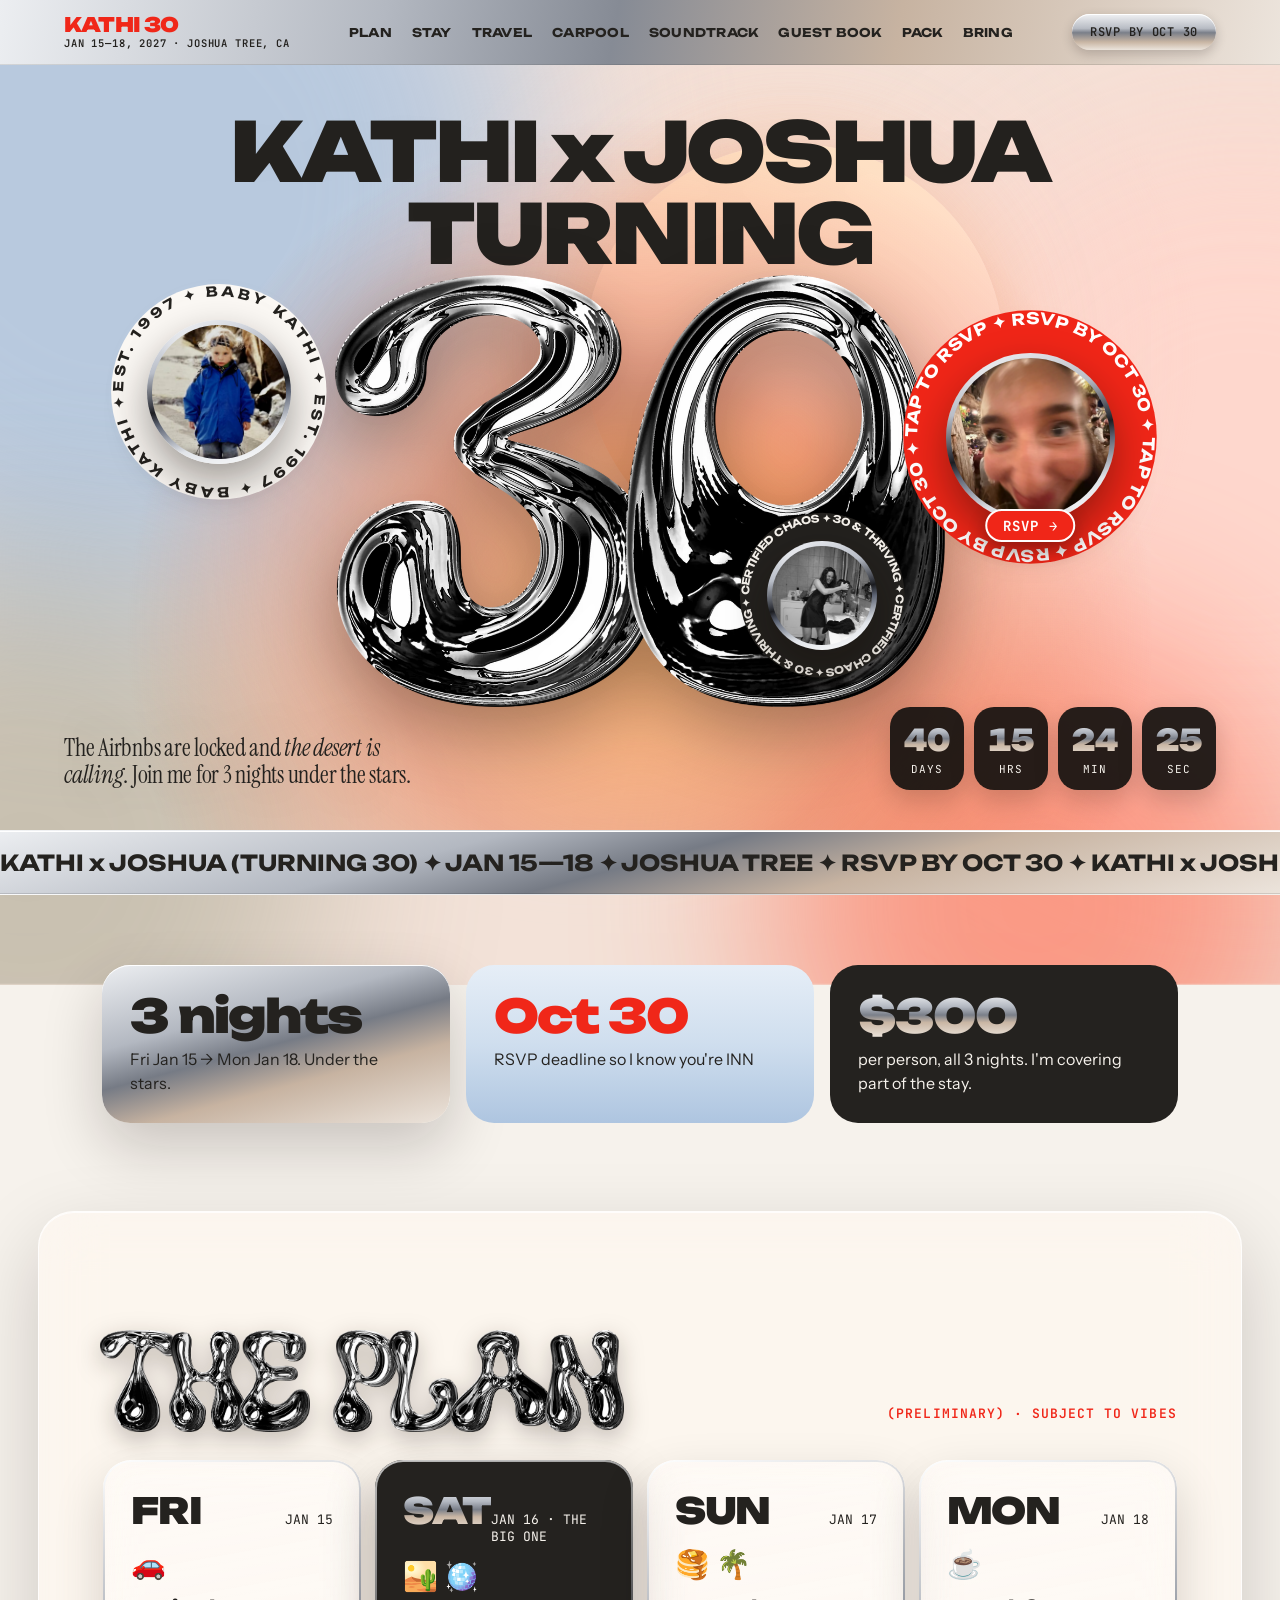
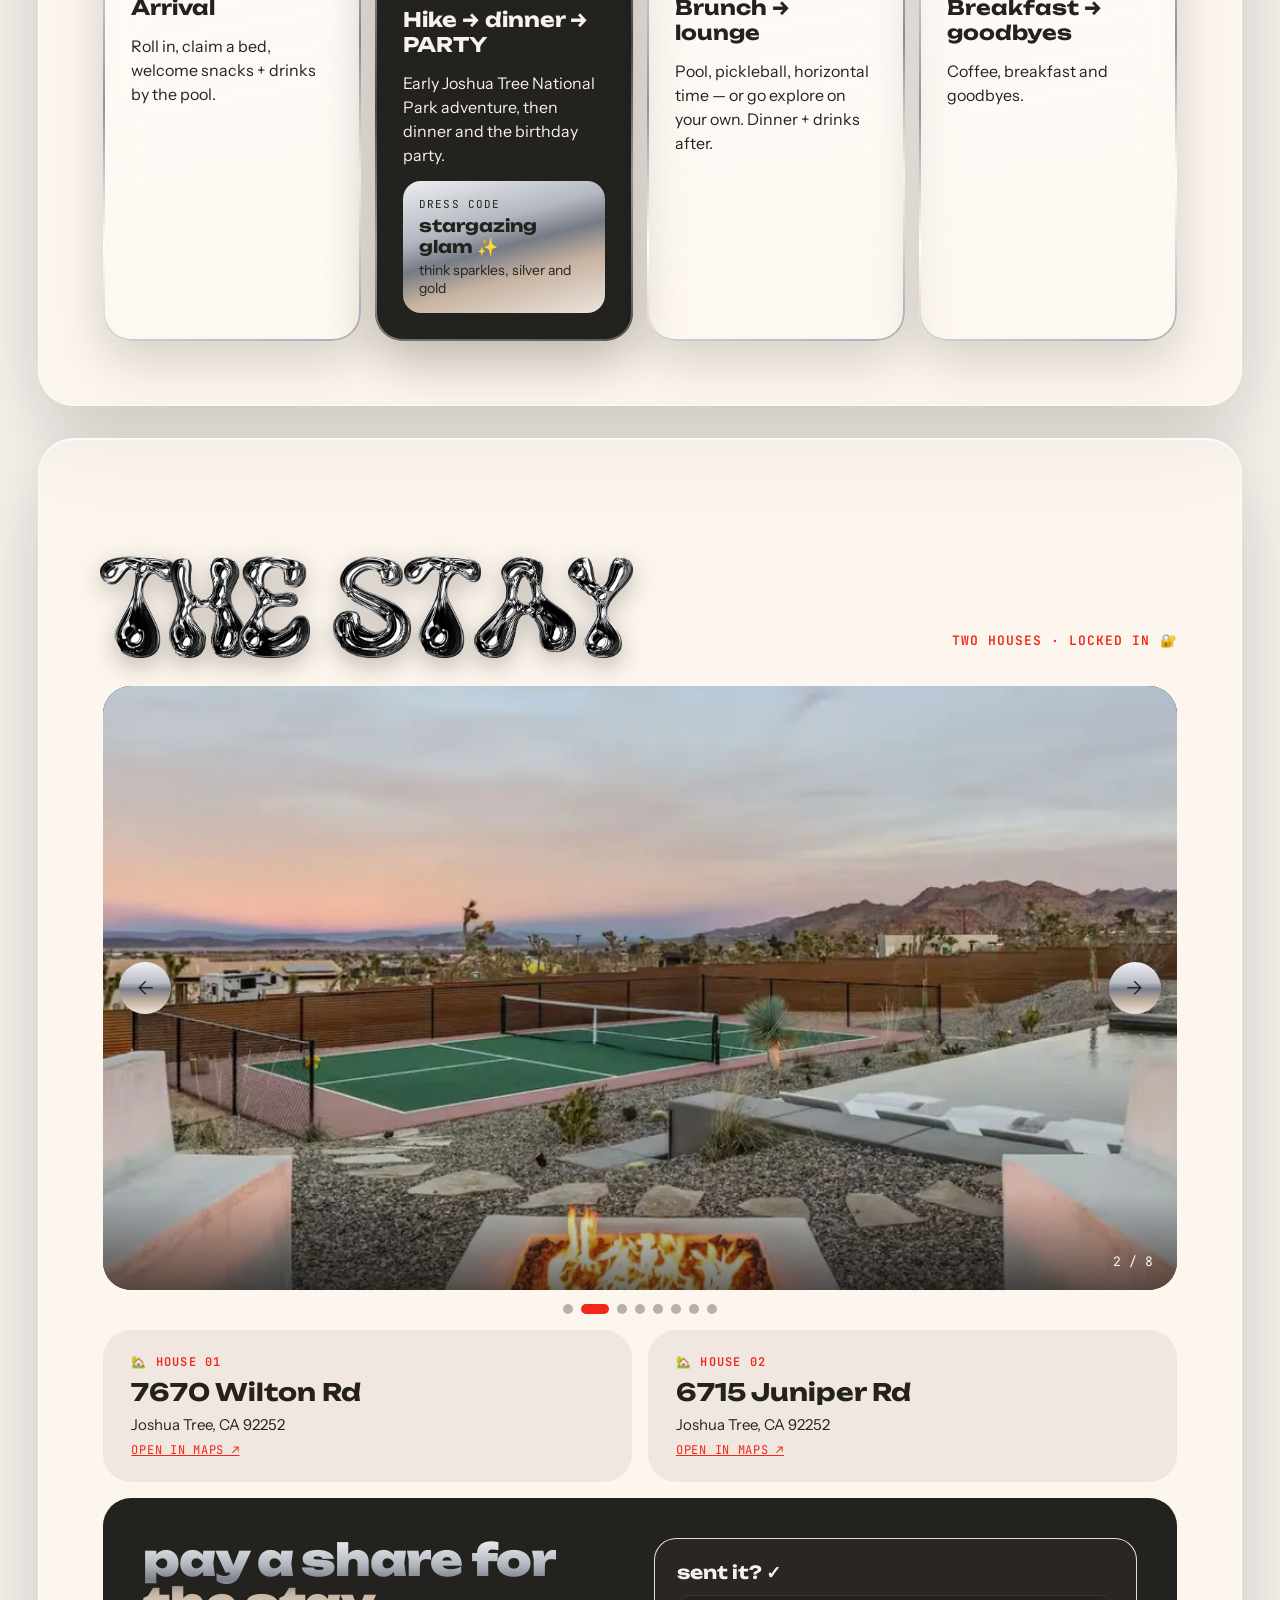
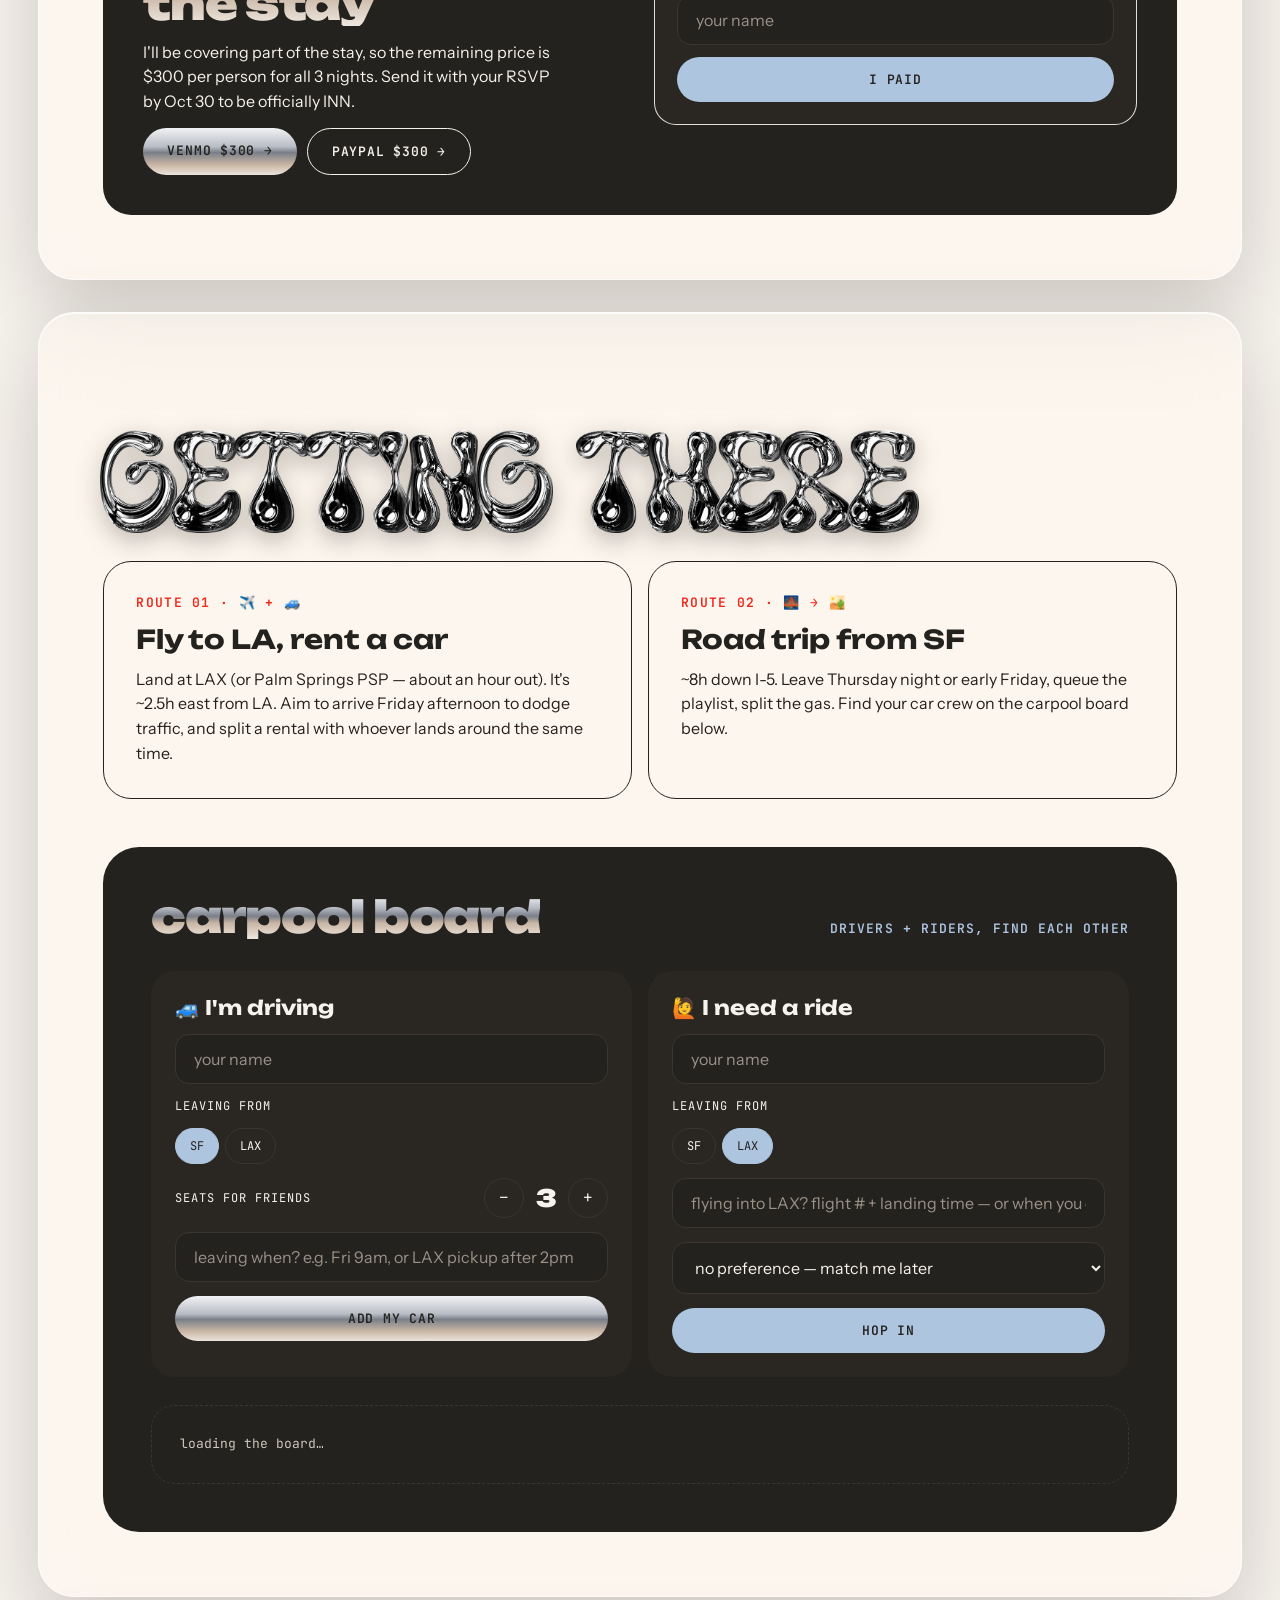
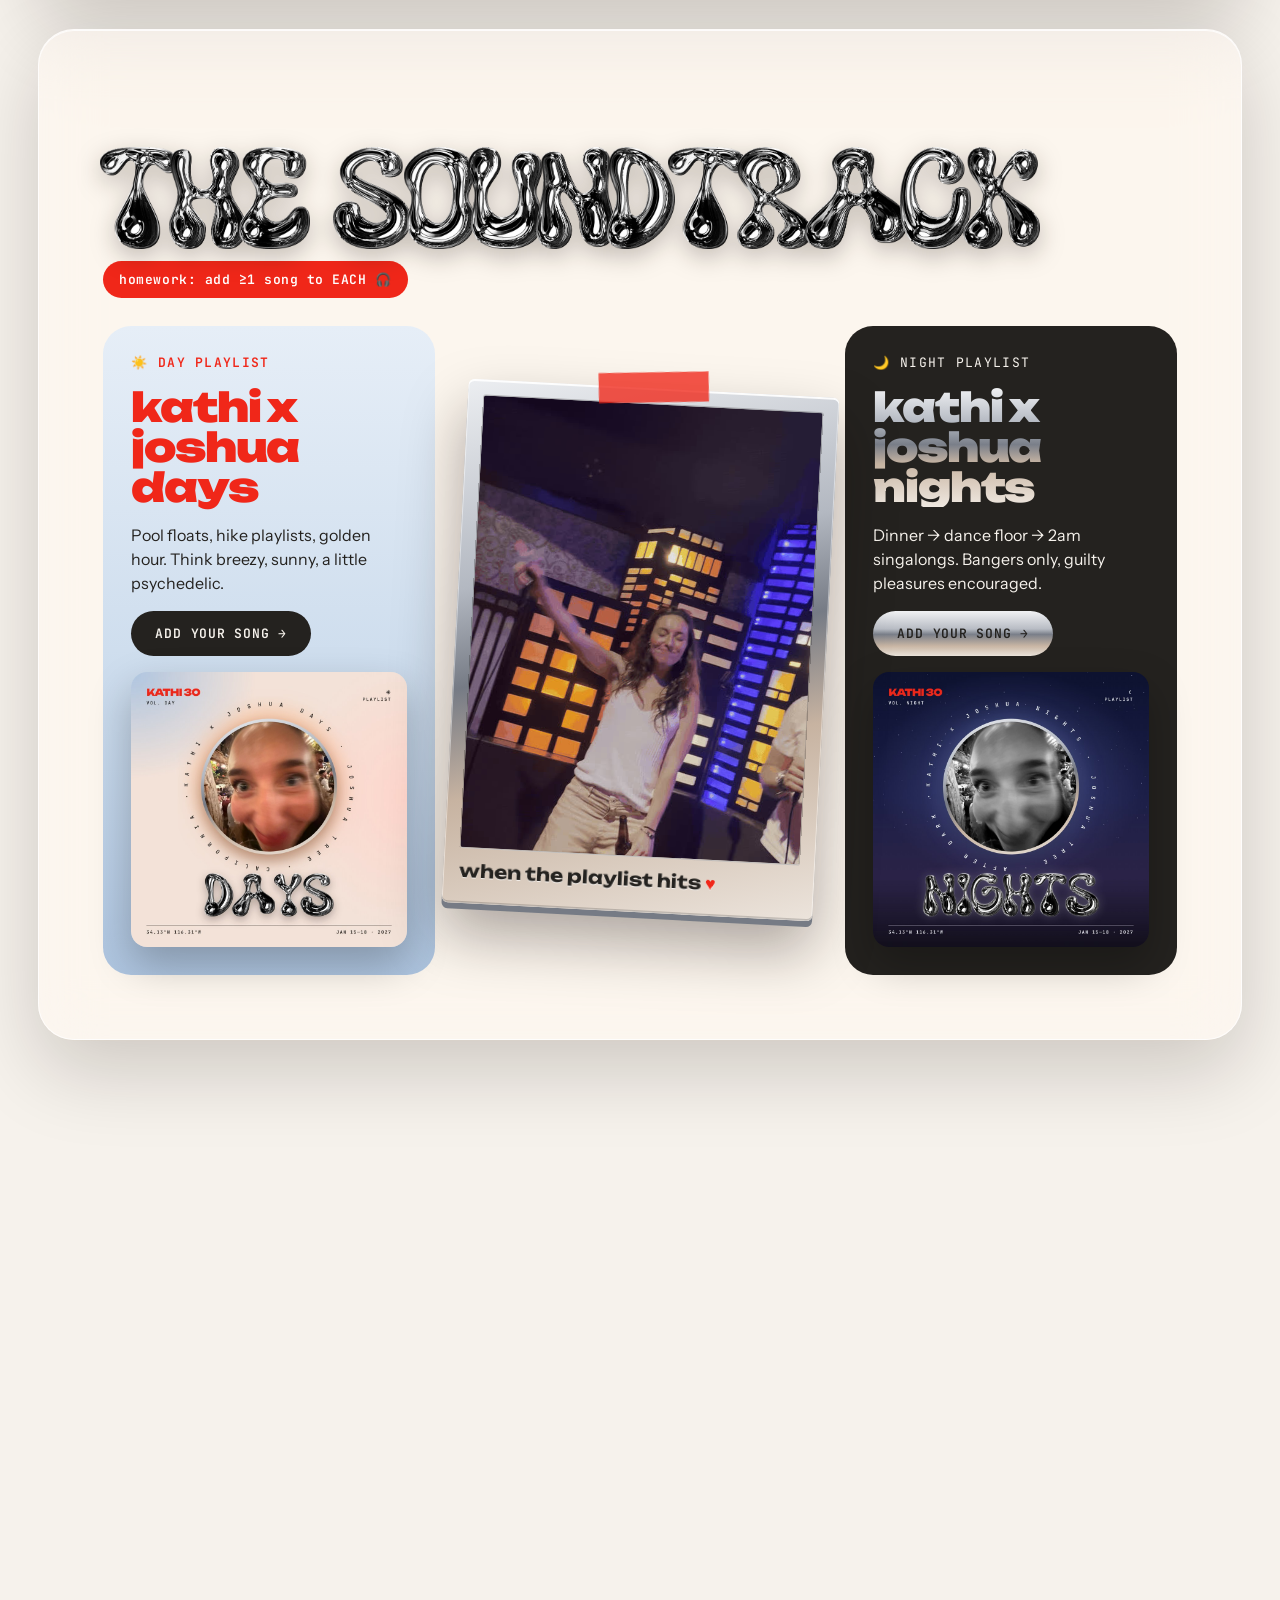
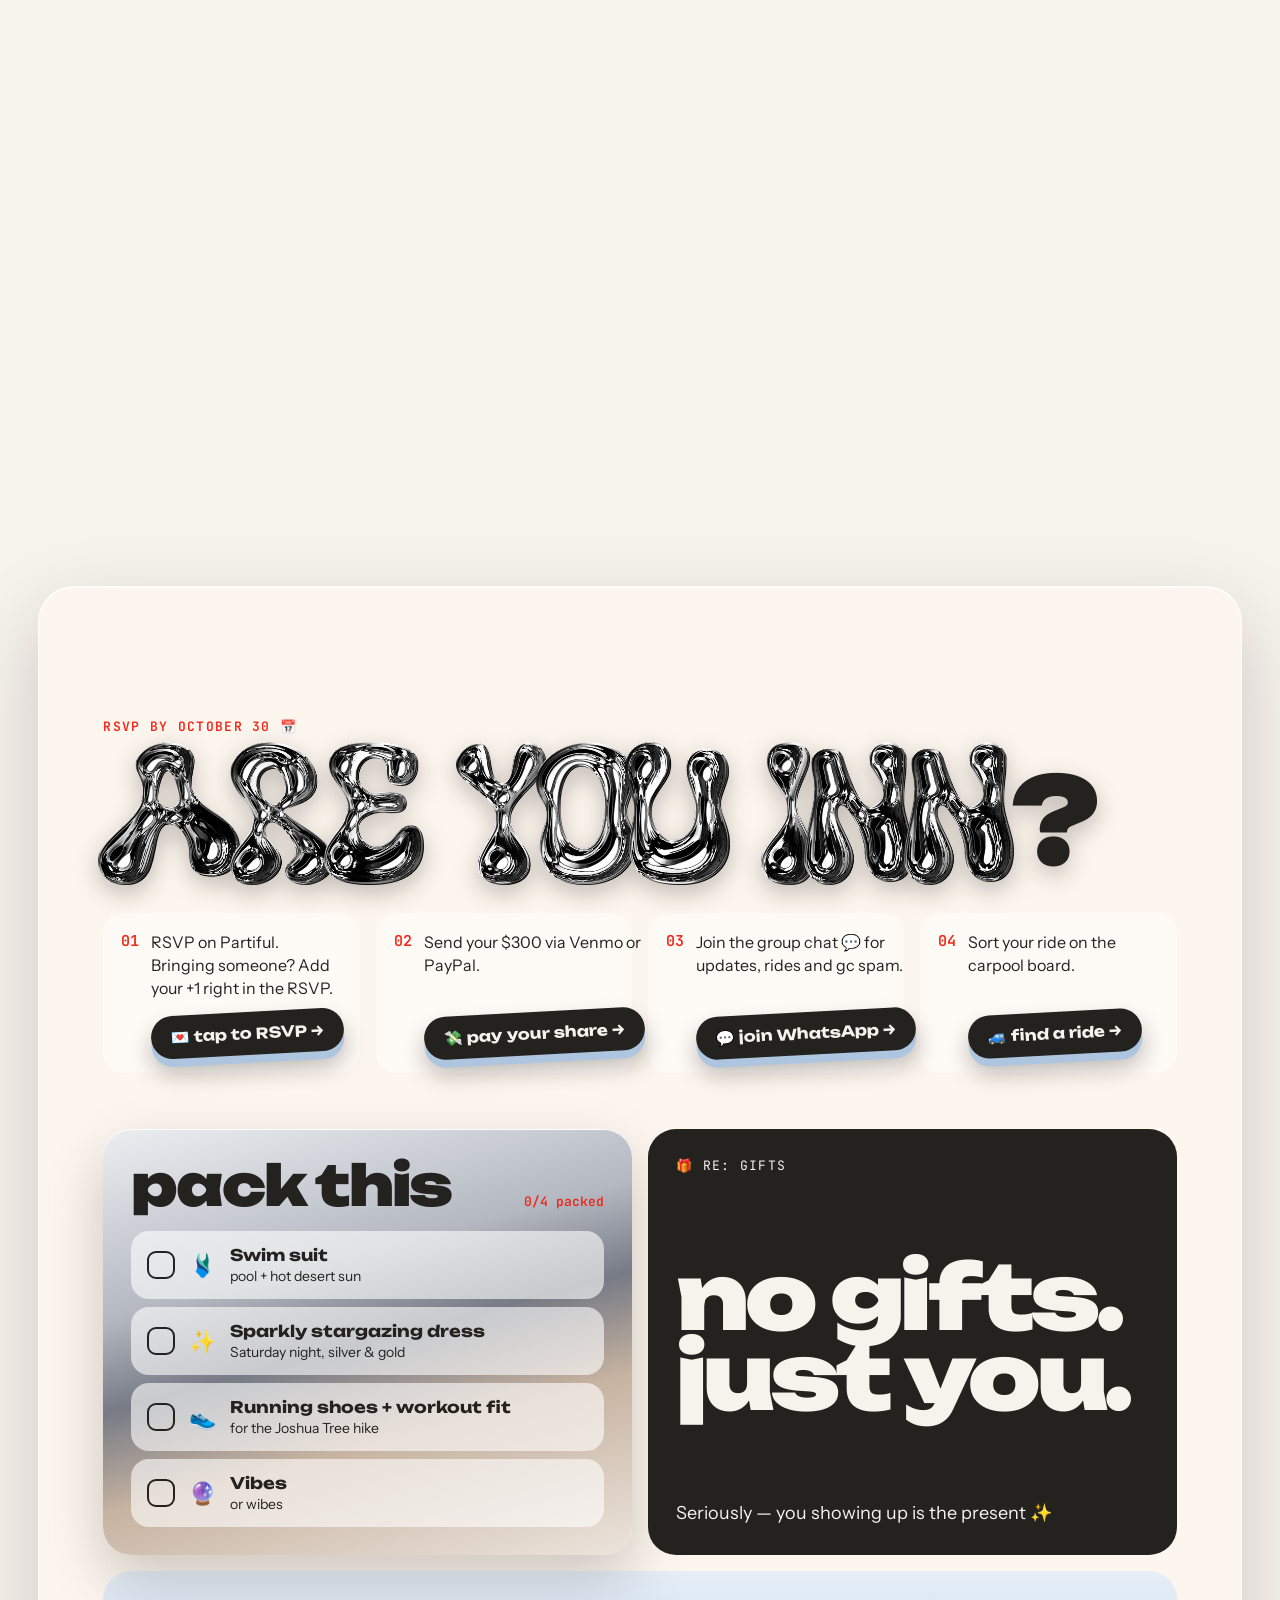
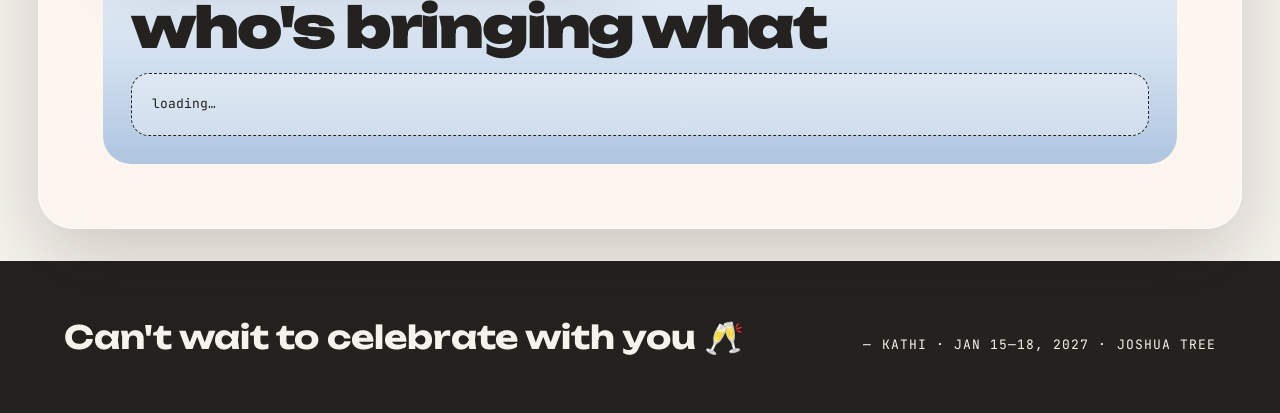
==== commit 82023ad4: "Frosted-glass lock card over the blurred book; red stickers spread apart Co-Authored-By: Claude Fabl" ====
--- a/site/index.html
+++ b/site/index.html
@@ -20,9 +20,9 @@
 <link rel="preconnect" href="https://fonts.googleapis.com">
 <link rel="preconnect" href="https://fonts.gstatic.com" crossorigin>
 <link href="https://fonts.googleapis.com/css2?family=Unbounded:wght@400;700;900&family=Instrument+Sans:wght@400;500;600&family=Instrument+Serif:ital@0;1&family=JetBrains+Mono:wght@400;600&display=swap" rel="stylesheet">
-<link rel="stylesheet" href="styles.css?v=127">
+<link rel="stylesheet" href="styles.css?v=128">
 <script src="config.js?v=26"></script>
-<script src="app.js?v=127" defer></script>
+<script src="app.js?v=128" defer></script>
 </head>
 <body>
 <div class="page">
--- a/site/styles.css
+++ b/site/styles.css
@@ -844,12 +844,12 @@
 @media (max-width: 640px) {
   .gb-badge { width: 60px !important; bottom: auto !important; }
   #gbBadges .gb-badge:nth-child(1) { left: -10px !important; top: 8% !important; }
-  #gbBadges .gb-badge:nth-child(3) { left: -10px !important; top: 32% !important; }
-  #gbBadges .gb-badge:nth-child(2) { left: -10px !important; top: 56% !important; }
+  #gbBadges .gb-badge:nth-child(5) { left: -10px !important; right: auto !important; top: 32% !important; }
+  #gbBadges .gb-badge:nth-child(6) { left: -10px !important; right: auto !important; top: 56% !important; }
   #gbBadges .gb-badge:nth-child(4) { right: -10px !important; left: auto !important; top: 5% !important; }
-  #gbBadges .gb-badge:nth-child(5) { right: -10px !important; left: auto !important; top: 21% !important; }
-  #gbBadges .gb-badge:nth-child(7) { right: -10px !important; left: auto !important; top: 37% !important; }
-  #gbBadges .gb-badge:nth-child(6) { right: -10px !important; left: auto !important; top: 53% !important; }
+  #gbBadges .gb-badge:nth-child(3) { right: -10px !important; left: auto !important; top: 24% !important; }
+  #gbBadges .gb-badge:nth-child(7) { display: none !important; }
+  #gbBadges .gb-badge:nth-child(2) { right: -10px !important; left: auto !important; top: 42% !important; }
 }
 
 /* phones: the lock card fills the whole overlay, so there is no second frame peeking out around it */
@@ -857,3 +857,6 @@
   .gb-lock { padding: 0; background: none; }
   .lock-card { width: 100%; max-width: none; min-height: 100%; border-radius: 32px; justify-content: center; padding: 22px 18px 26px; }
 }
+
+/* the lock card is frosted glass over the blurred book, so the locked pages show through */
+.lock-card { background: rgba(20,18,16,.52); -webkit-backdrop-filter: blur(10px) saturate(1.2); backdrop-filter: blur(10px) saturate(1.2); box-shadow: inset 0 1px 0 rgba(255,255,255,.18), 0 30px 70px rgba(0,0,0,.35); }
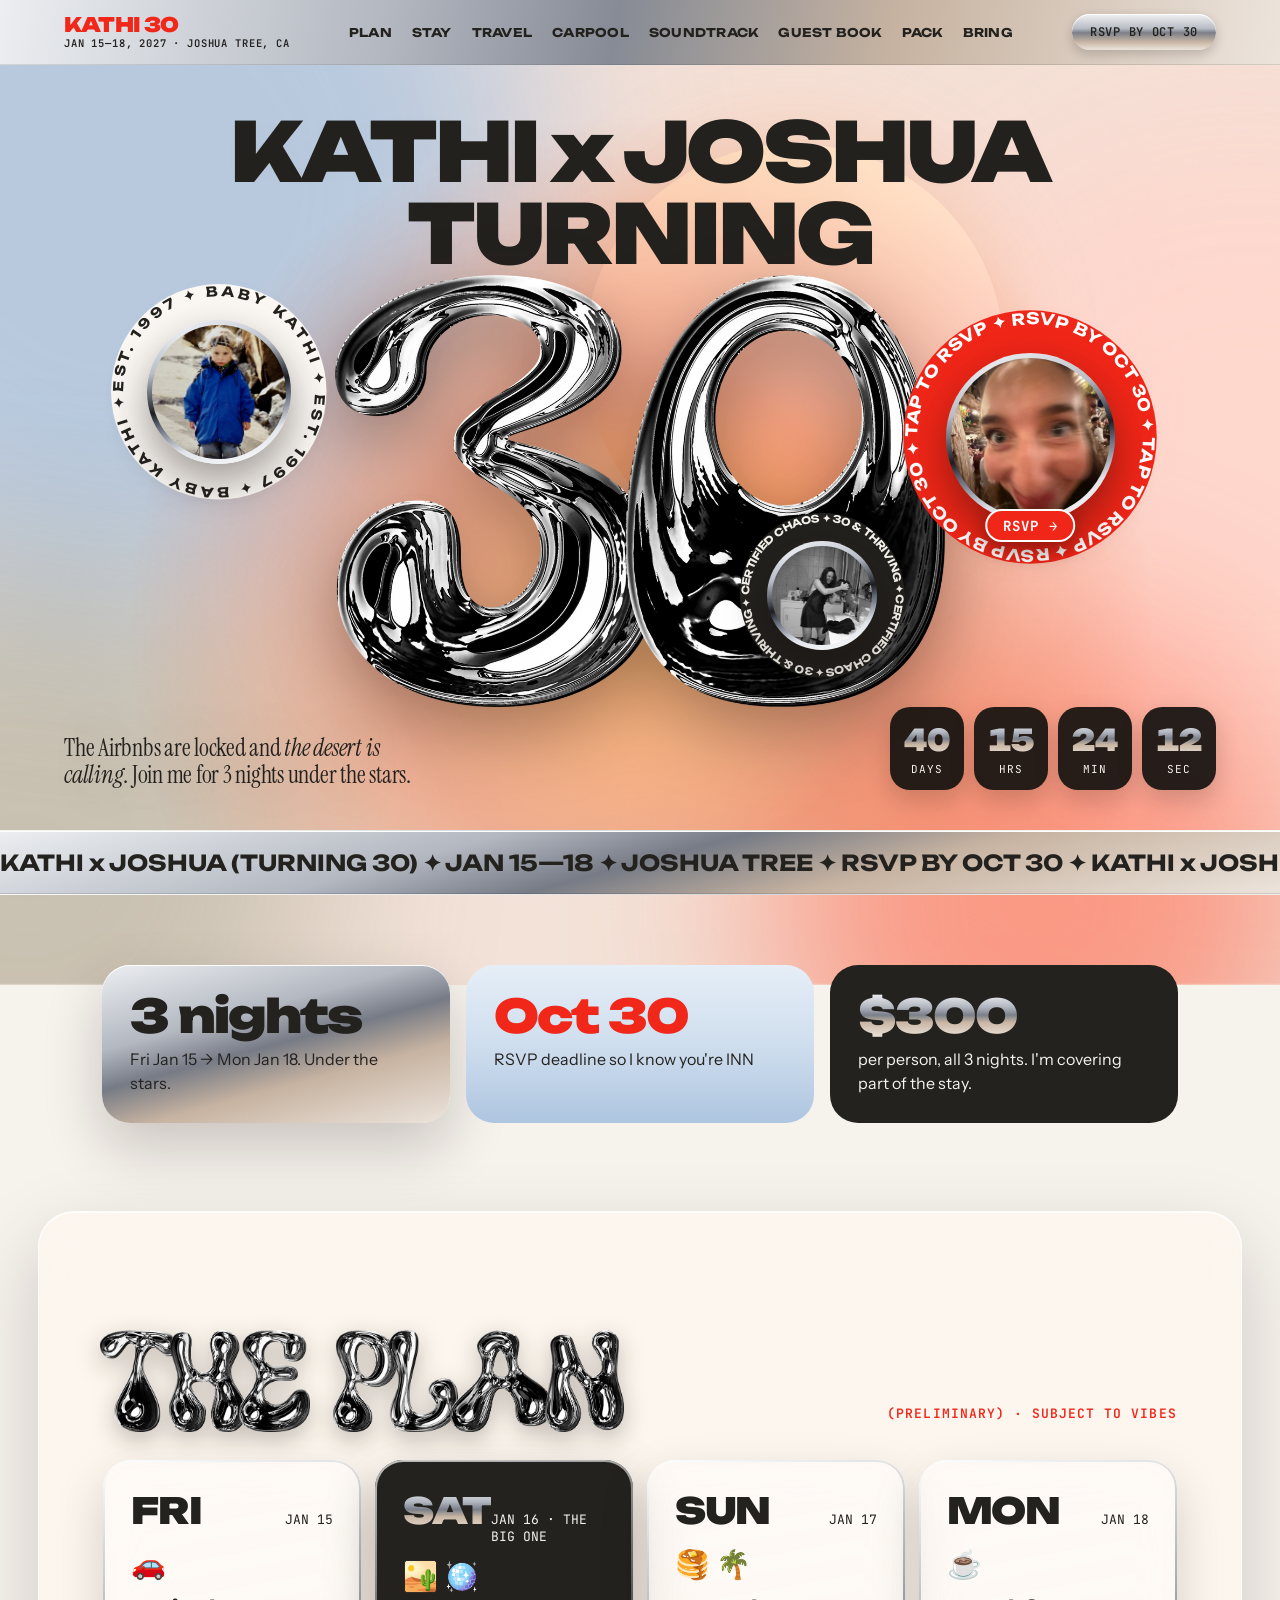
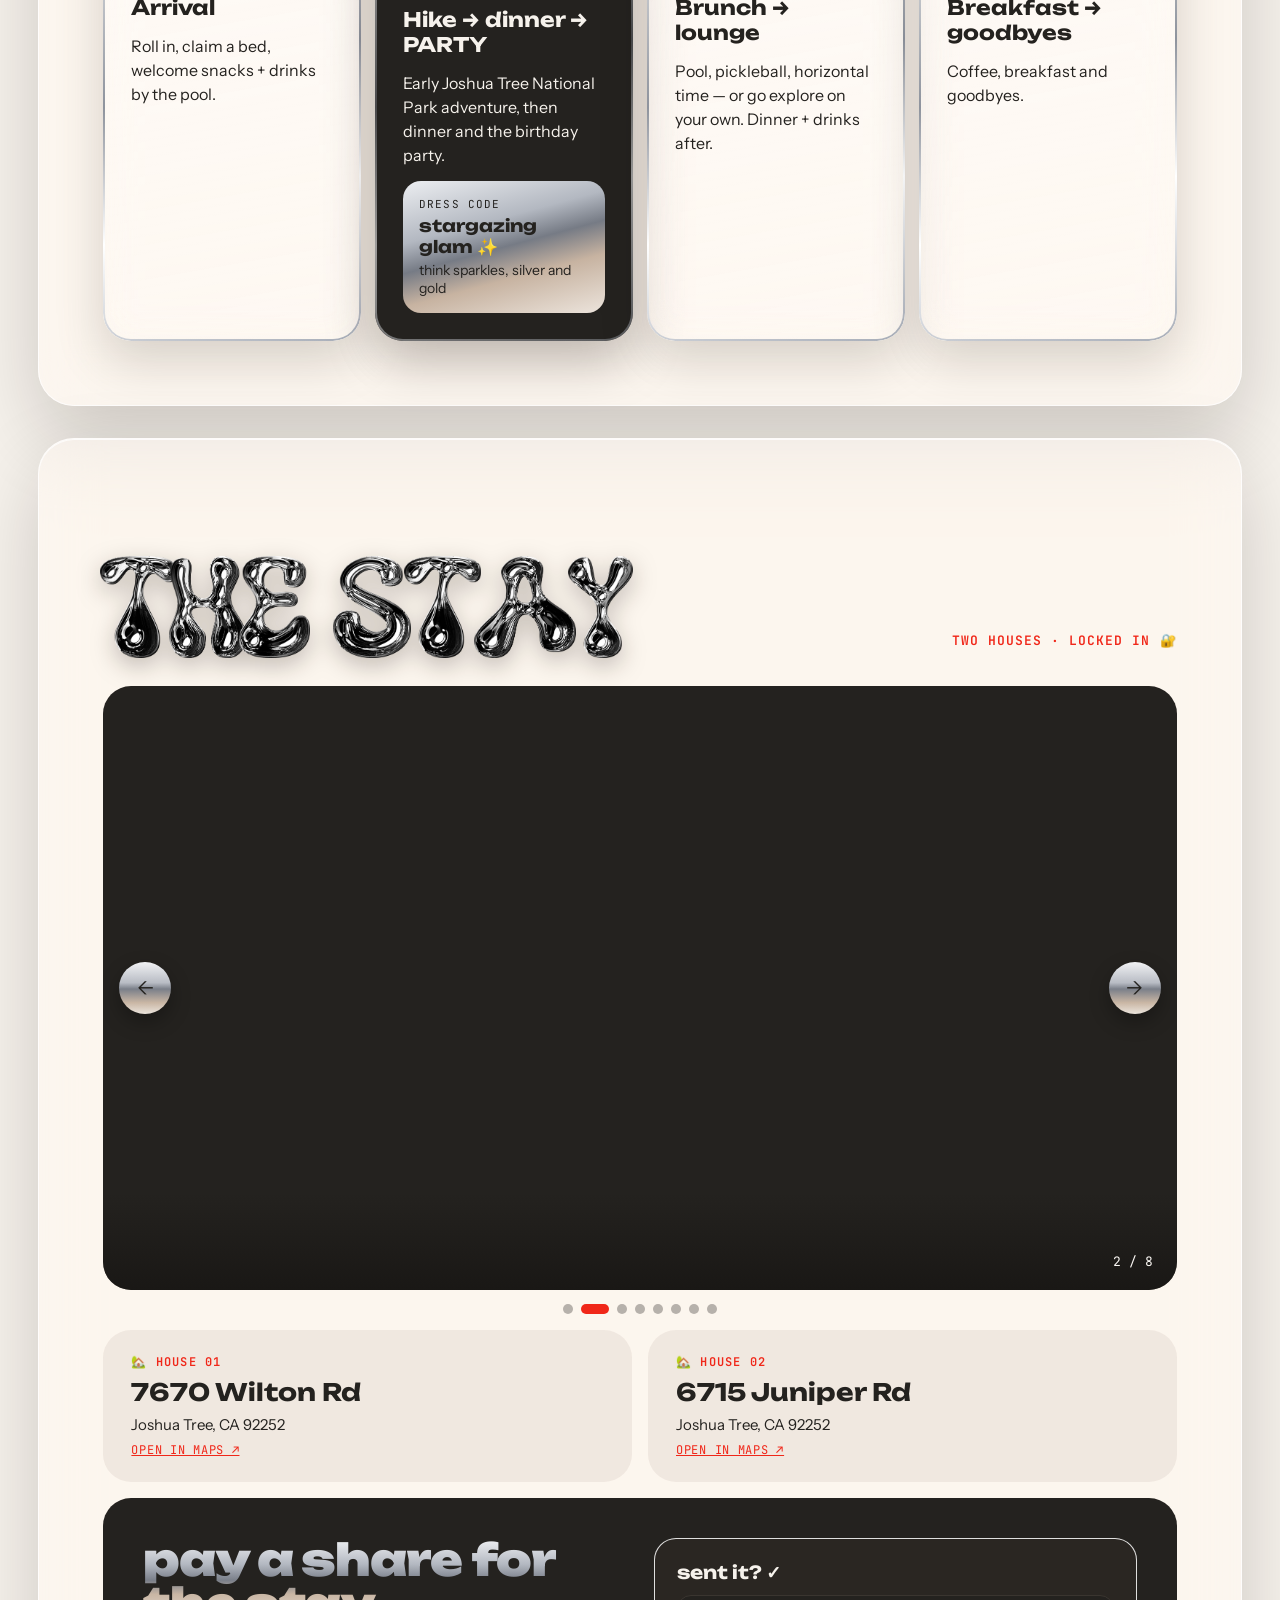
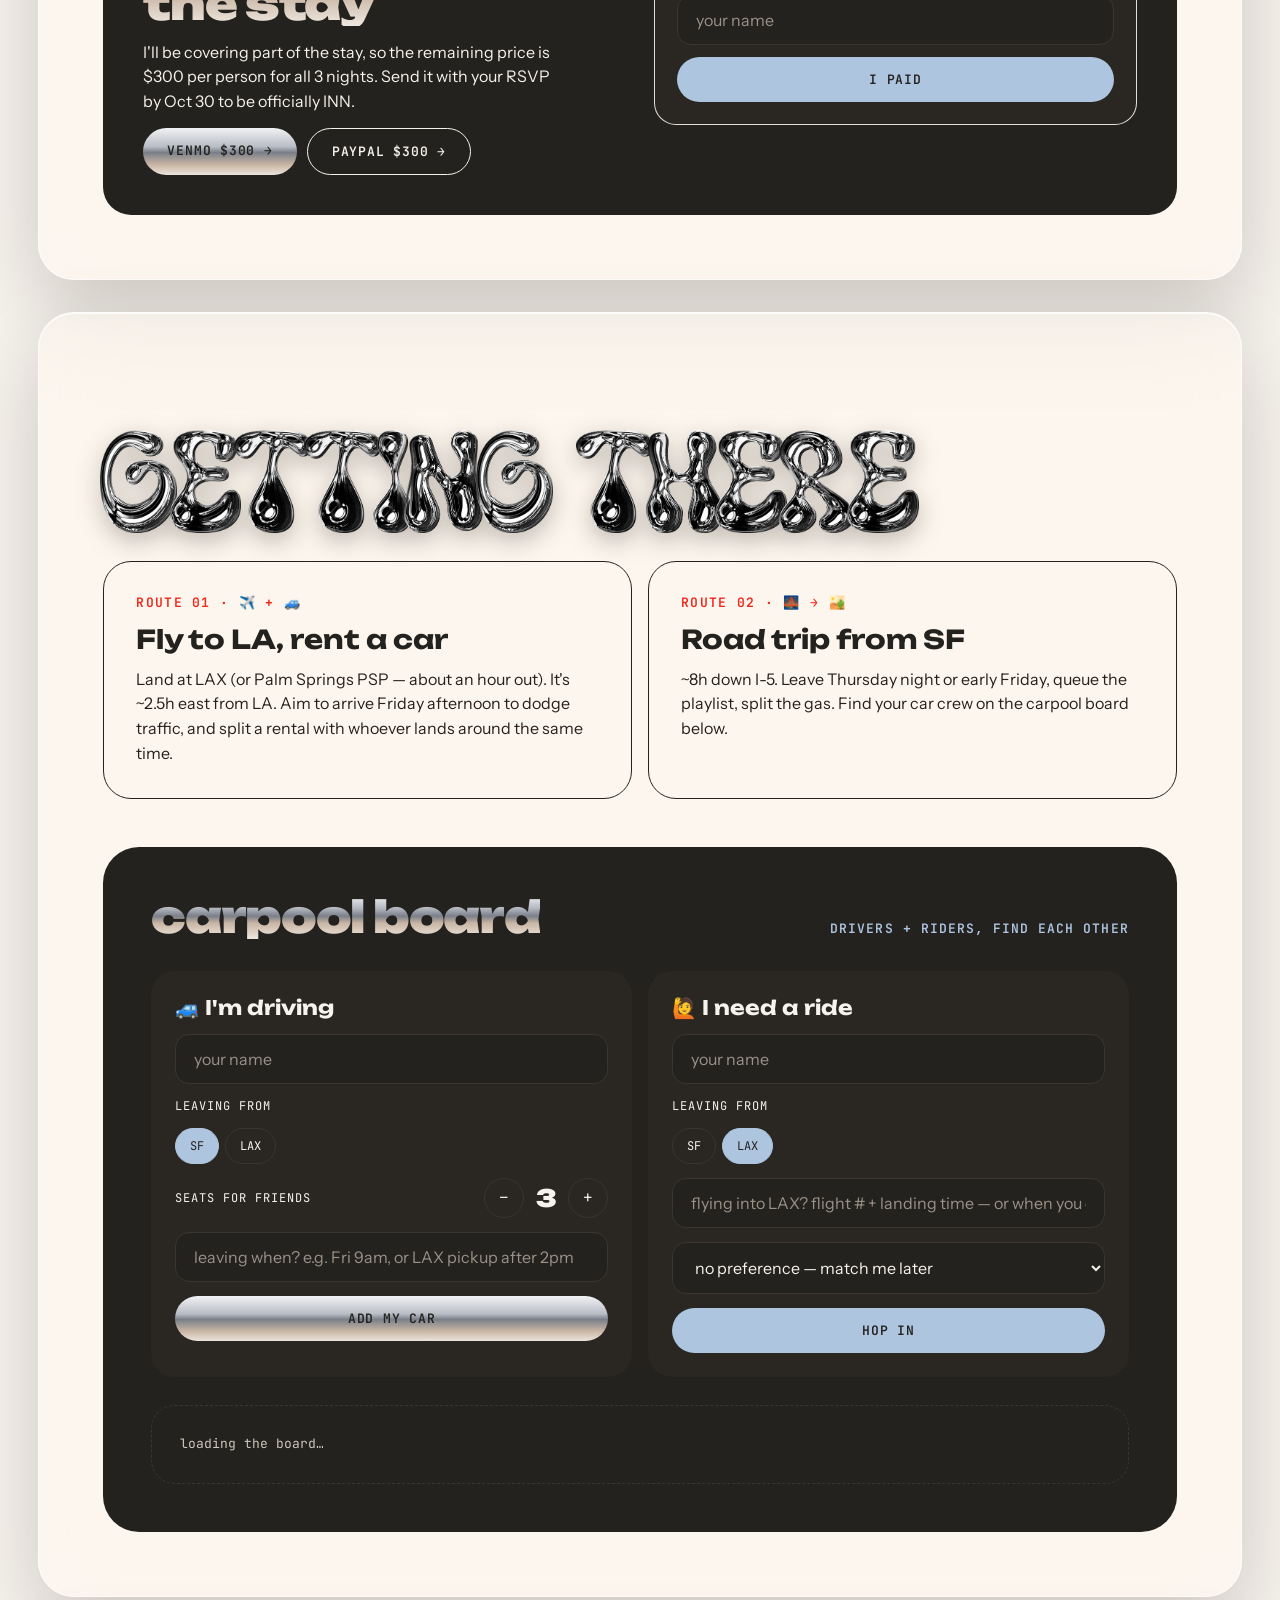
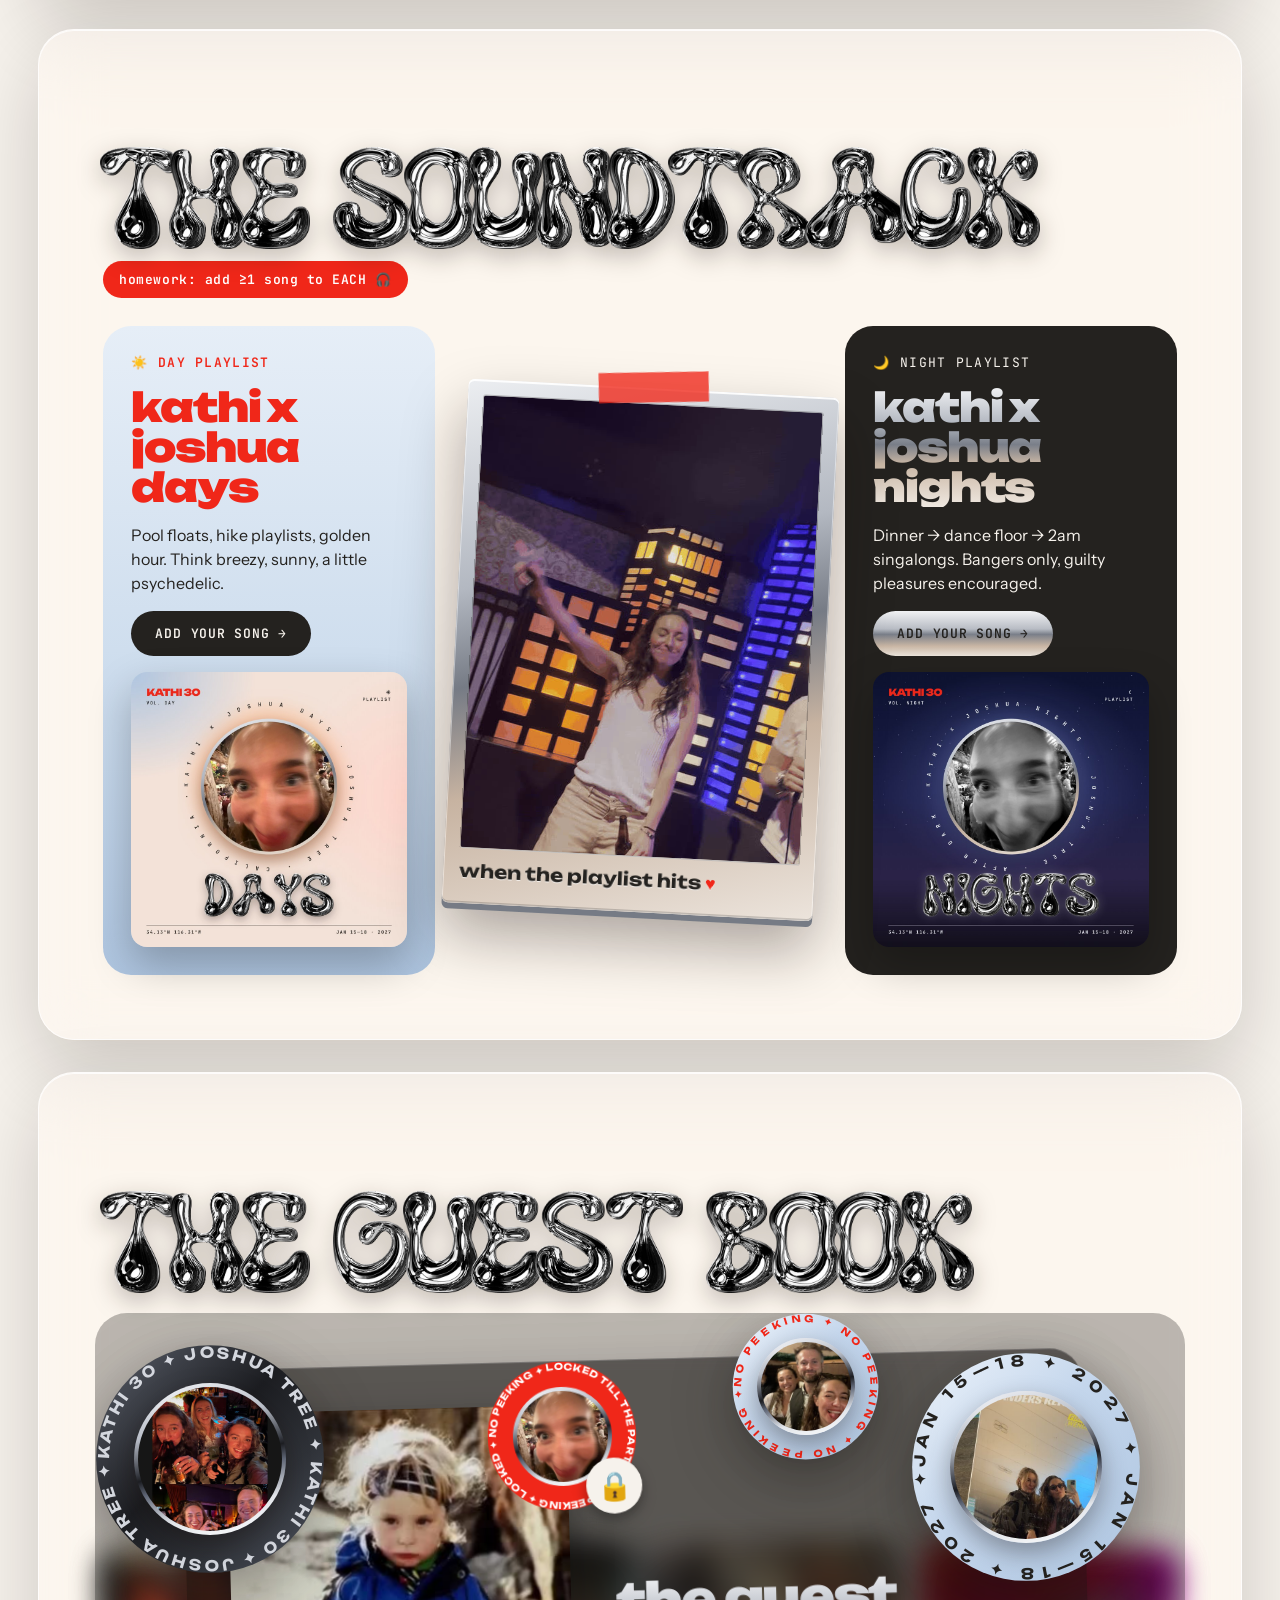
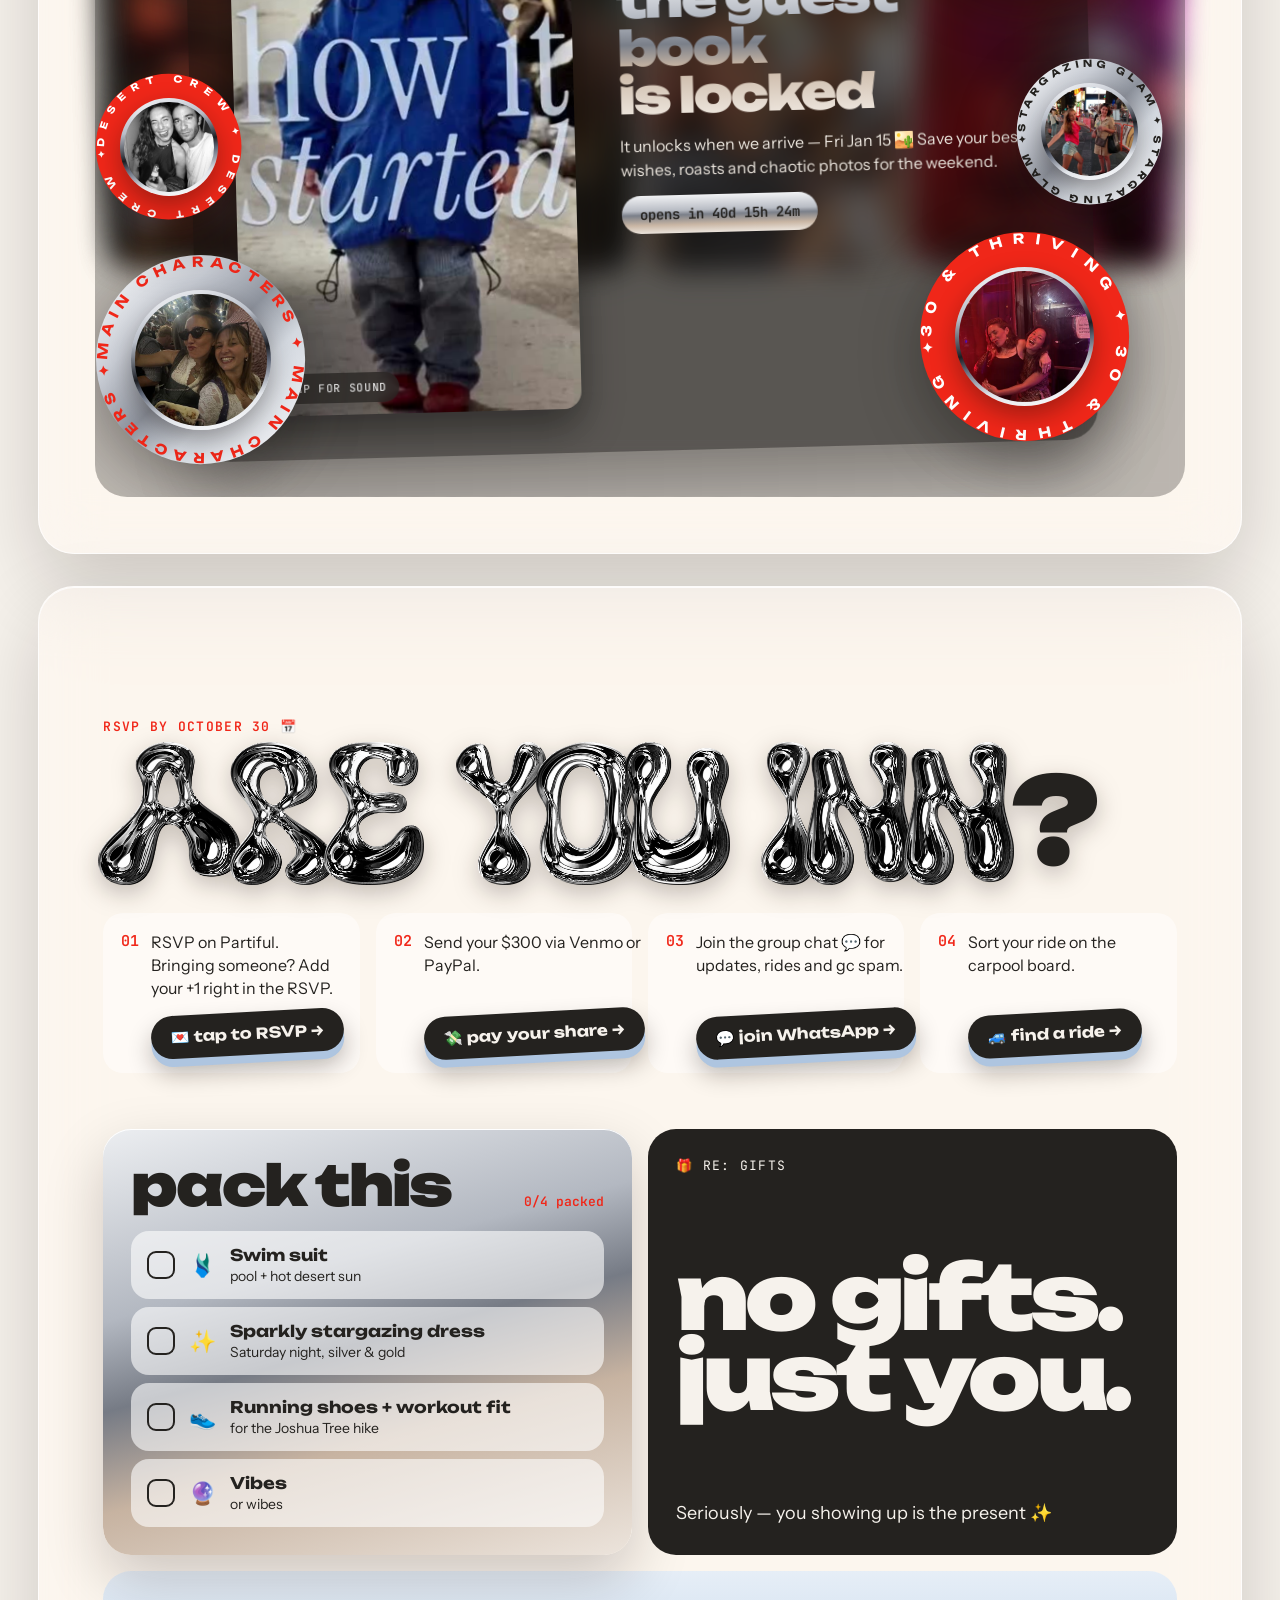
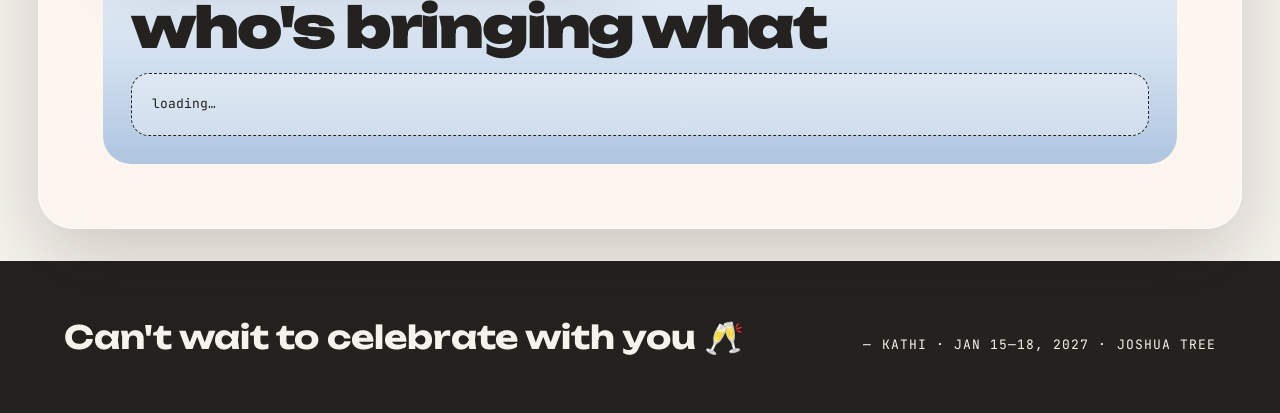
==== commit 3fdece79: "Lock sticker moved up top and enlarged Co-Authored-By: Claude Fable 5.1 <noreply@anthropic.com> Clau" ====
--- a/site/index.html
+++ b/site/index.html
@@ -20,9 +20,9 @@
 <link rel="preconnect" href="https://fonts.googleapis.com">
 <link rel="preconnect" href="https://fonts.gstatic.com" crossorigin>
 <link href="https://fonts.googleapis.com/css2?family=Unbounded:wght@400;700;900&family=Instrument+Sans:wght@400;500;600&family=Instrument+Serif:ital@0;1&family=JetBrains+Mono:wght@400;600&display=swap" rel="stylesheet">
-<link rel="stylesheet" href="styles.css?v=128">
+<link rel="stylesheet" href="styles.css?v=129">
 <script src="config.js?v=26"></script>
-<script src="app.js?v=128" defer></script>
+<script src="app.js?v=129" defer></script>
 </head>
 <body>
 <div class="page">
--- a/site/styles.css
+++ b/site/styles.css
@@ -831,12 +831,15 @@
 .gb-video-wrap video { width: 100%; aspect-ratio: 9/16; object-fit: cover; display: block; border-radius: 18px; background: #111; }
 .sound-btn { position: absolute; left: 12px; bottom: 12px; padding: 8px 12px; border: 0; border-radius: 999px; background: rgba(36,34,31,.72); color: #fff; font-size: 11px; letter-spacing: .06em; cursor: pointer; backdrop-filter: blur(6px); -webkit-backdrop-filter: blur(6px); }
 .sound-btn[aria-pressed="true"] { background: var(--red); }
-.lock-media .lock-badge { position: absolute; right: -84px; bottom: -34px; width: 118px; height: 118px; }
+.lock-media .lock-badge { position: absolute; right: -70px; top: -44px; bottom: auto; width: 150px; height: 150px; z-index: 3; }
+.lock-badge .lock-icon { width: 56px; height: 56px; font-size: 28px; }
 @media (max-width: 640px) {
   .lock-card { flex-direction: column; text-align: center; max-width: 340px; gap: 14px; padding: 18px 16px 22px; }
   .lock-copy { align-items: center; gap: 10px; }
   .lock-media { width: 250px; }
-  .lock-media .lock-badge { right: -62px; bottom: -26px; width: 92px; height: 92px; }
+  .lock-media .lock-badge { right: auto; left: 50%; top: -52px; bottom: auto; translate: -50% 0; width: 112px; height: 112px; }
+  .lock-badge .lock-icon { width: 44px; height: 44px; font-size: 22px; }
+  .lock-card { padding-top: 70px; }
   .gb-wrap.locked .gb-grid { height: 760px; }
 }
 
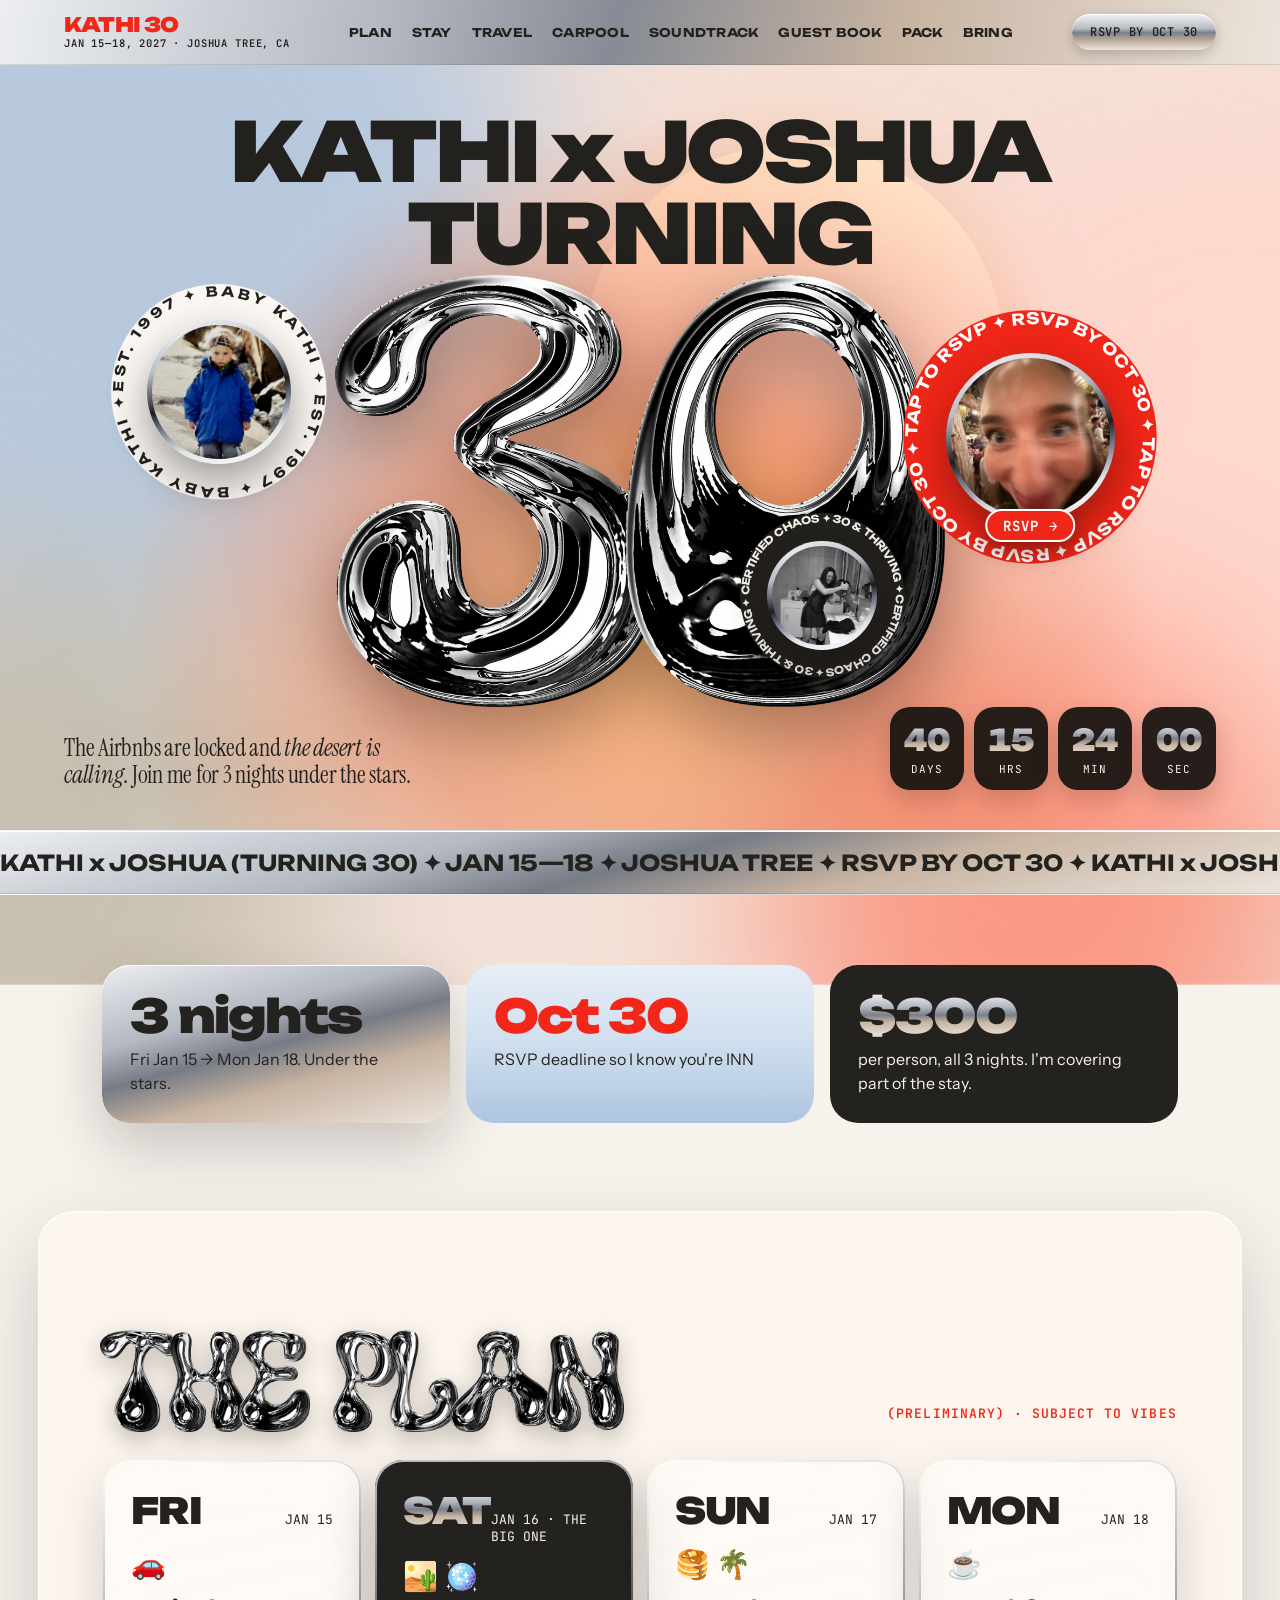
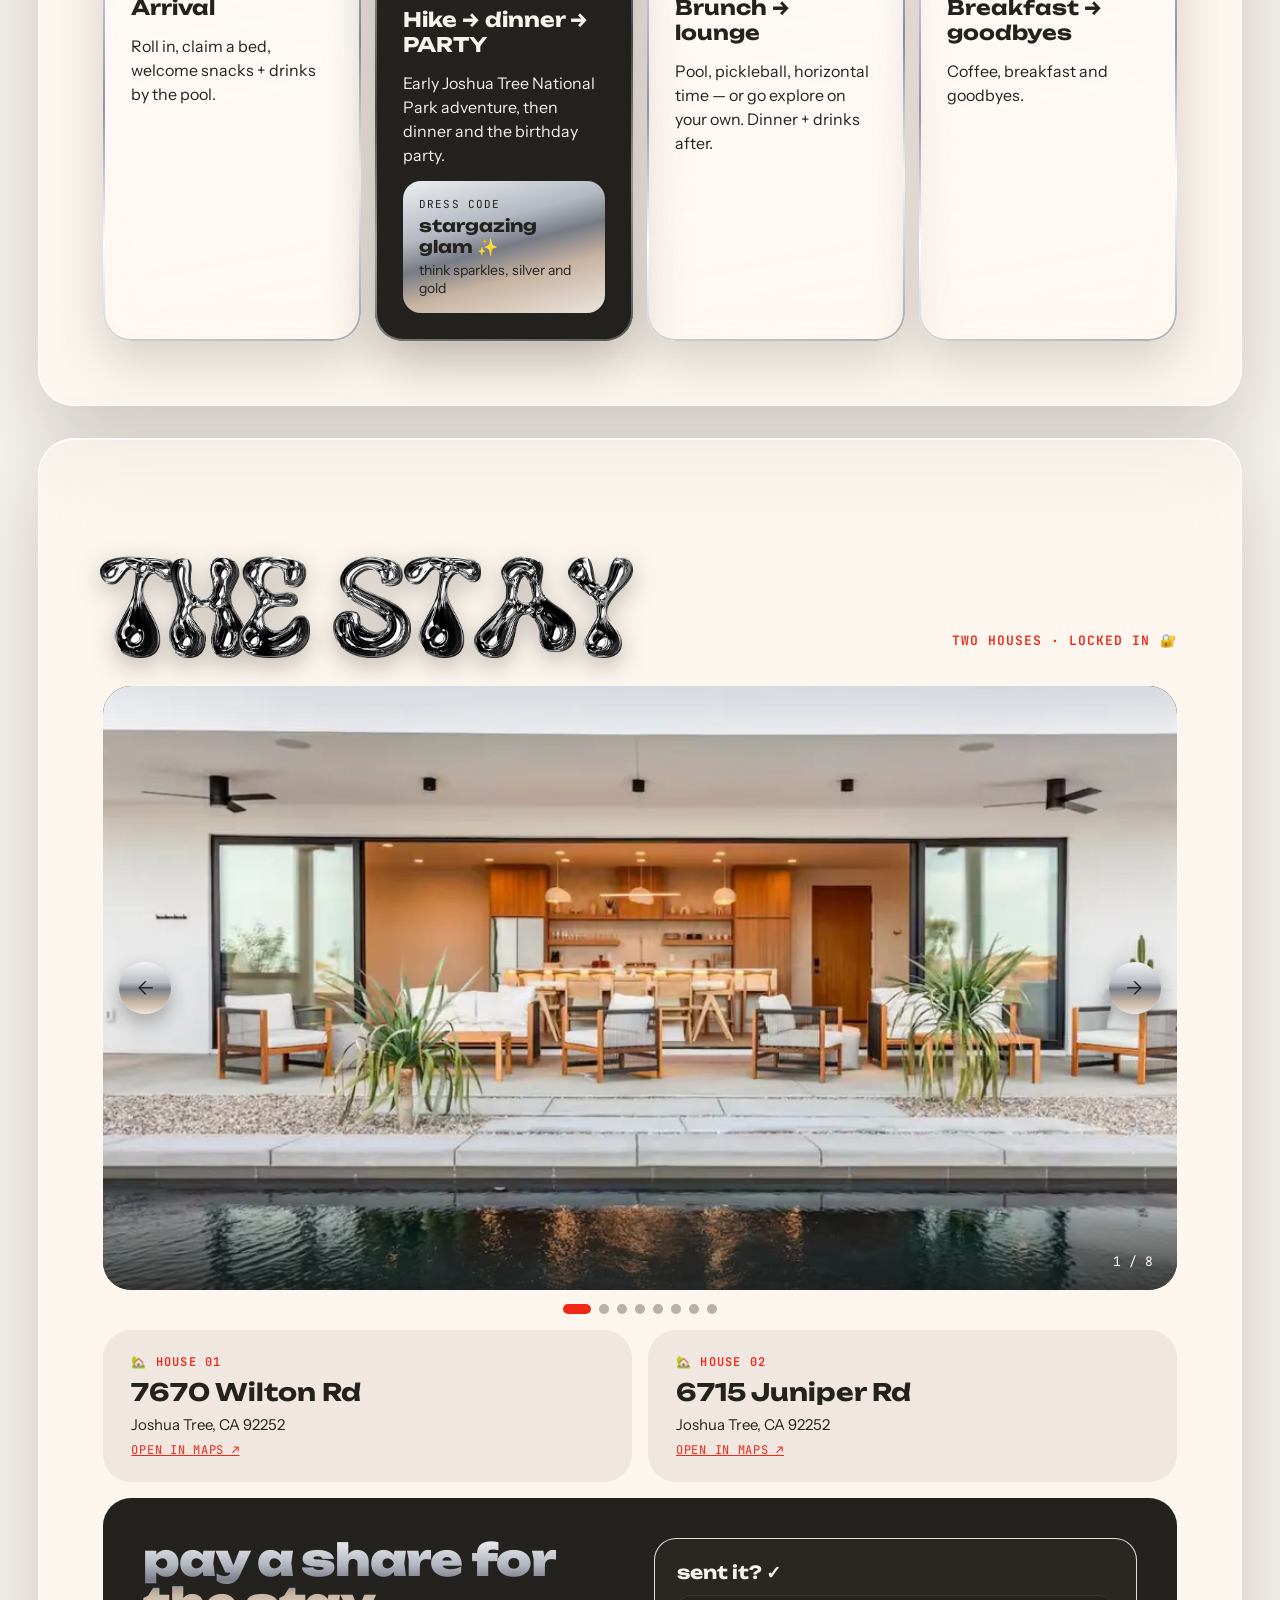
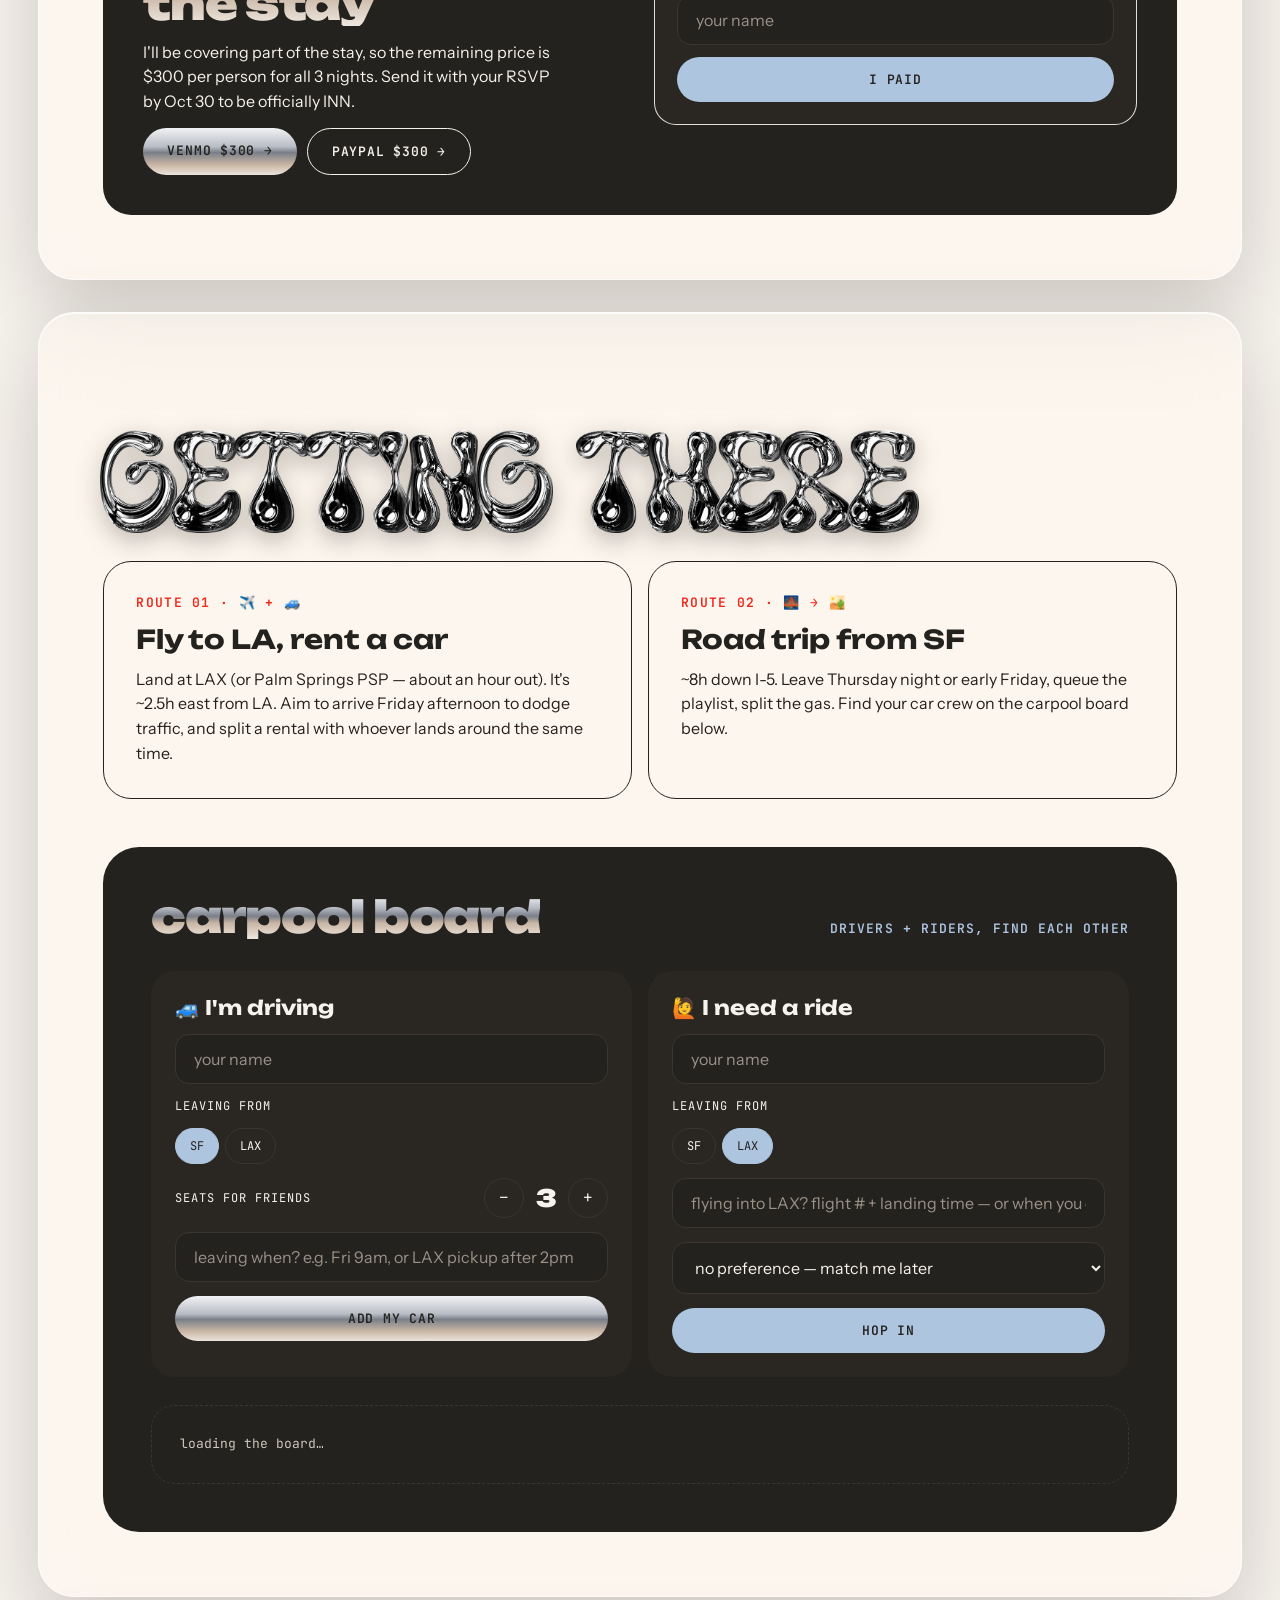
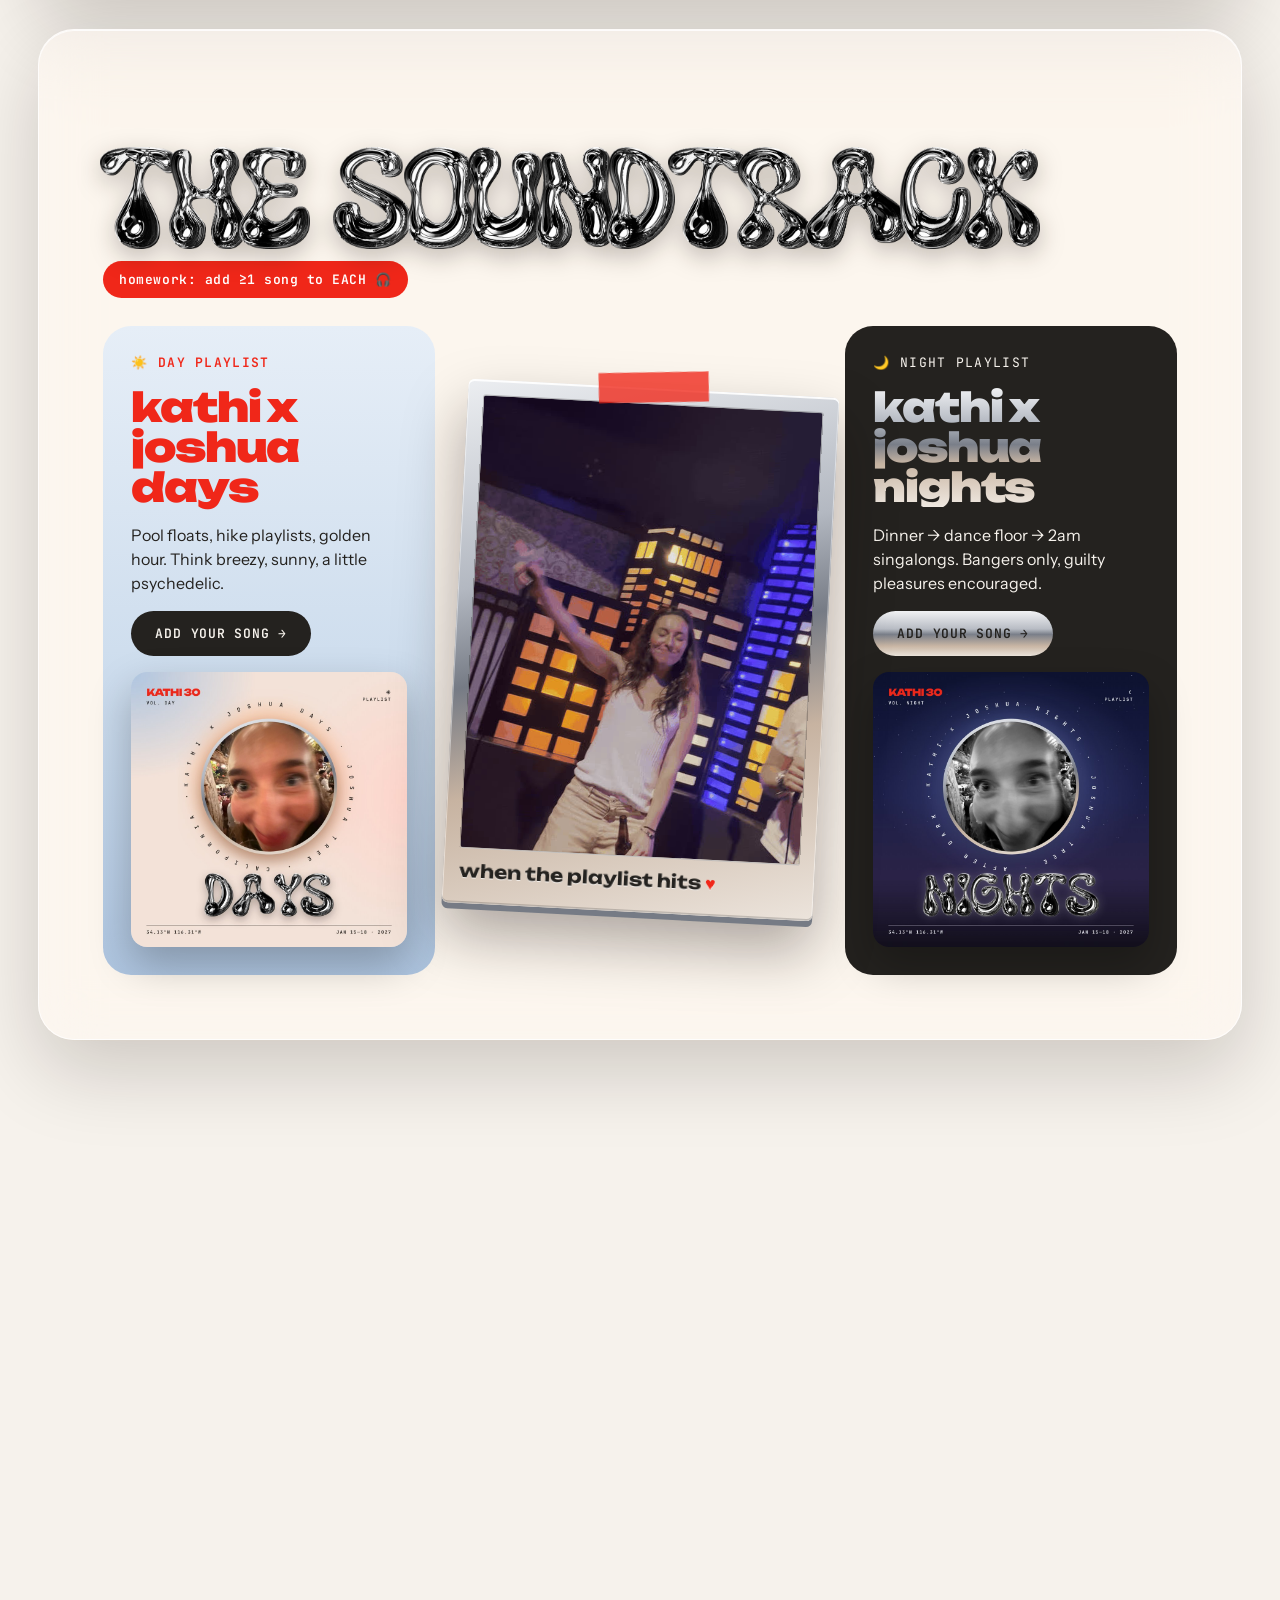
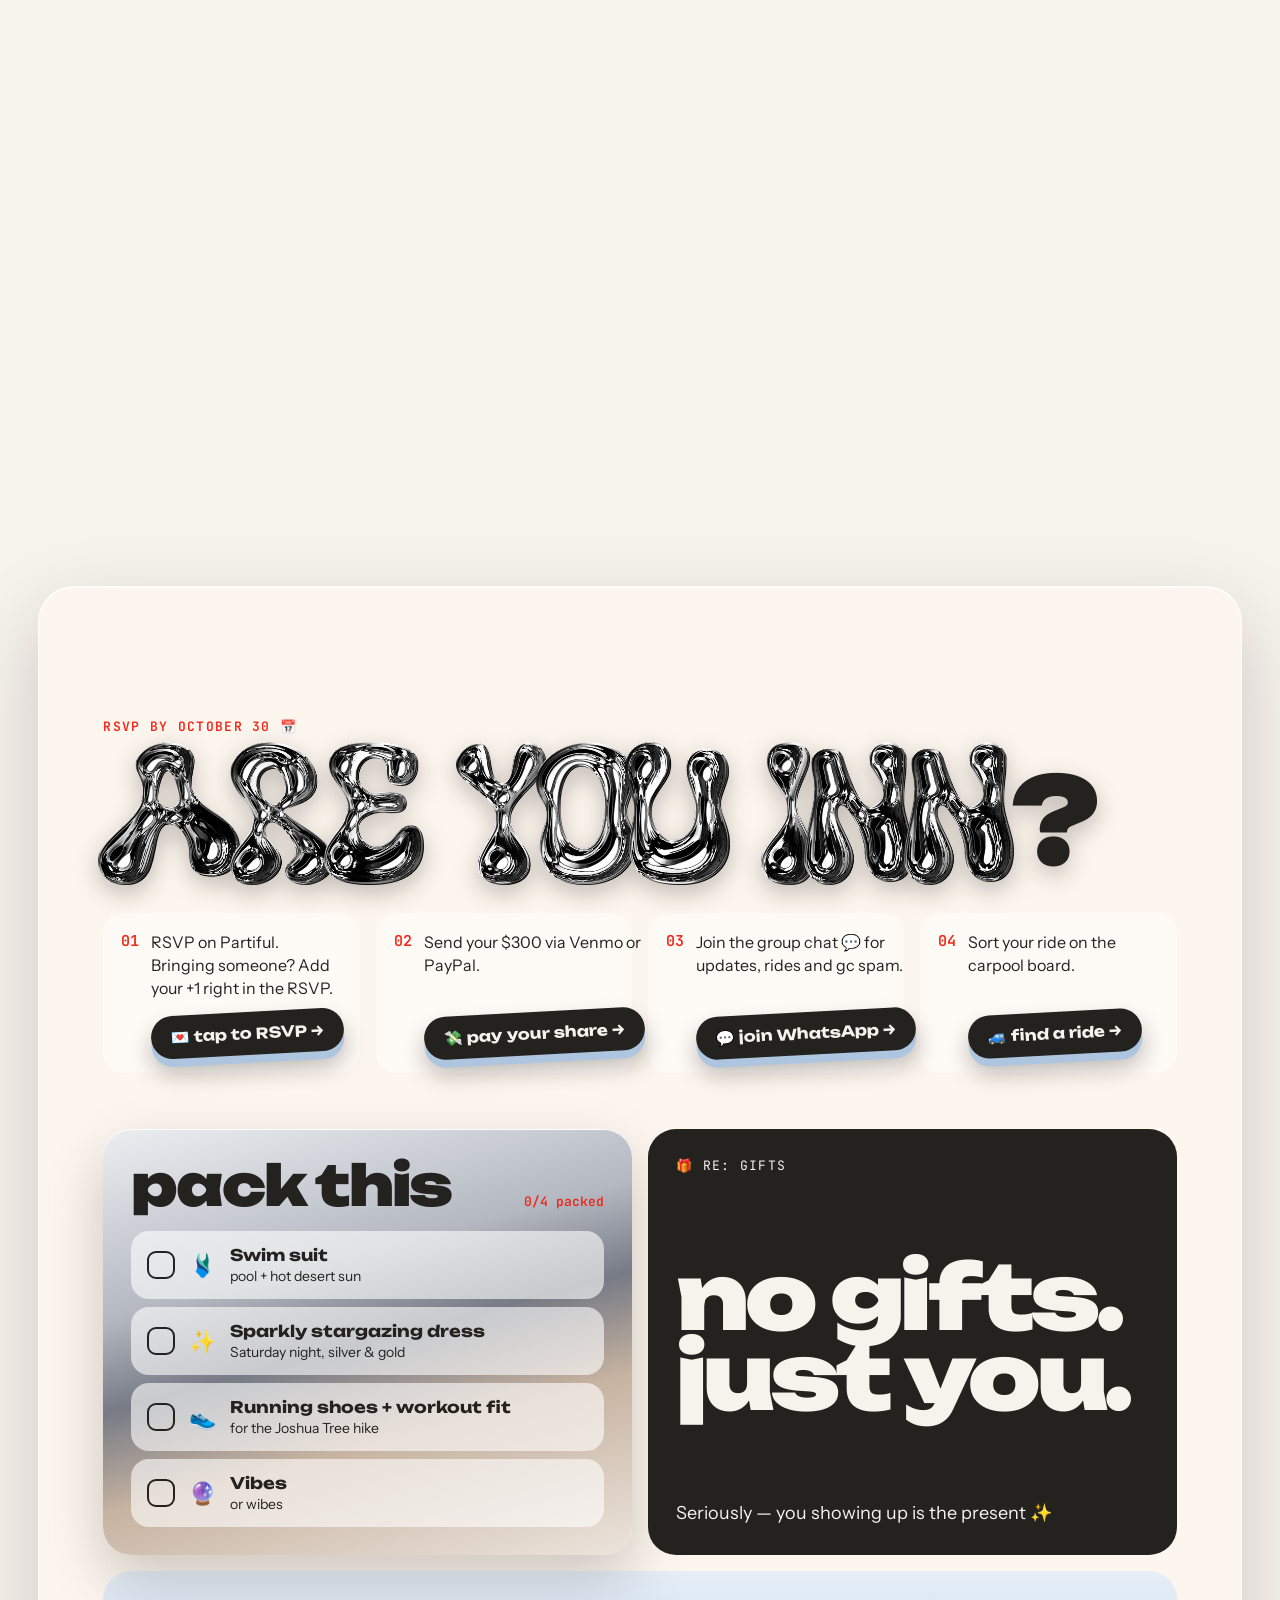
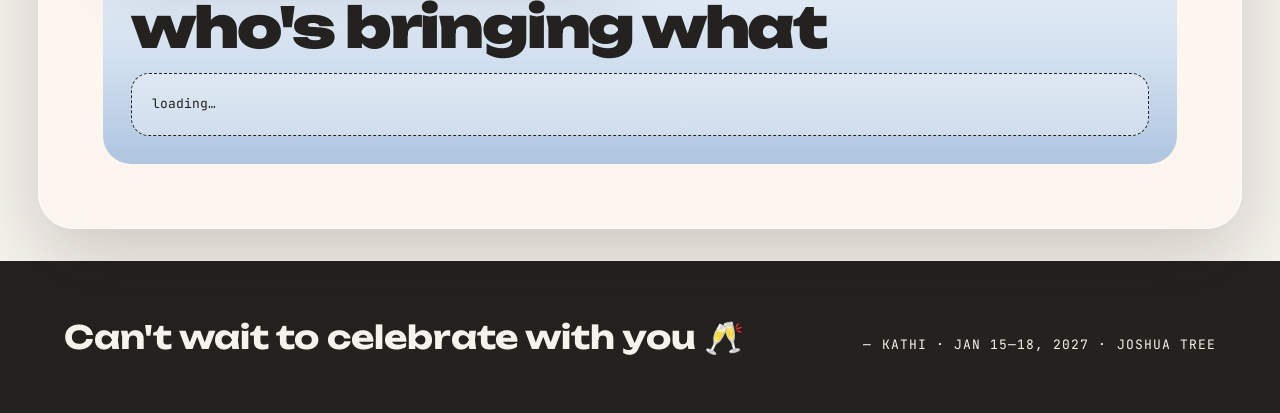
==== commit 8711668d: "Section titles always pin while their cards stack; shrink the title when space is tight Co-Authored-" ====
--- a/site/index.html
+++ b/site/index.html
@@ -20,9 +20,9 @@
 <link rel="preconnect" href="https://fonts.googleapis.com">
 <link rel="preconnect" href="https://fonts.gstatic.com" crossorigin>
 <link href="https://fonts.googleapis.com/css2?family=Unbounded:wght@400;700;900&family=Instrument+Sans:wght@400;500;600&family=Instrument+Serif:ital@0;1&family=JetBrains+Mono:wght@400;600&display=swap" rel="stylesheet">
-<link rel="stylesheet" href="styles.css?v=129">
+<link rel="stylesheet" href="styles.css?v=130">
 <script src="config.js?v=26"></script>
-<script src="app.js?v=129" defer></script>
+<script src="app.js?v=130" defer></script>
 </head>
 <body>
 <div class="page">
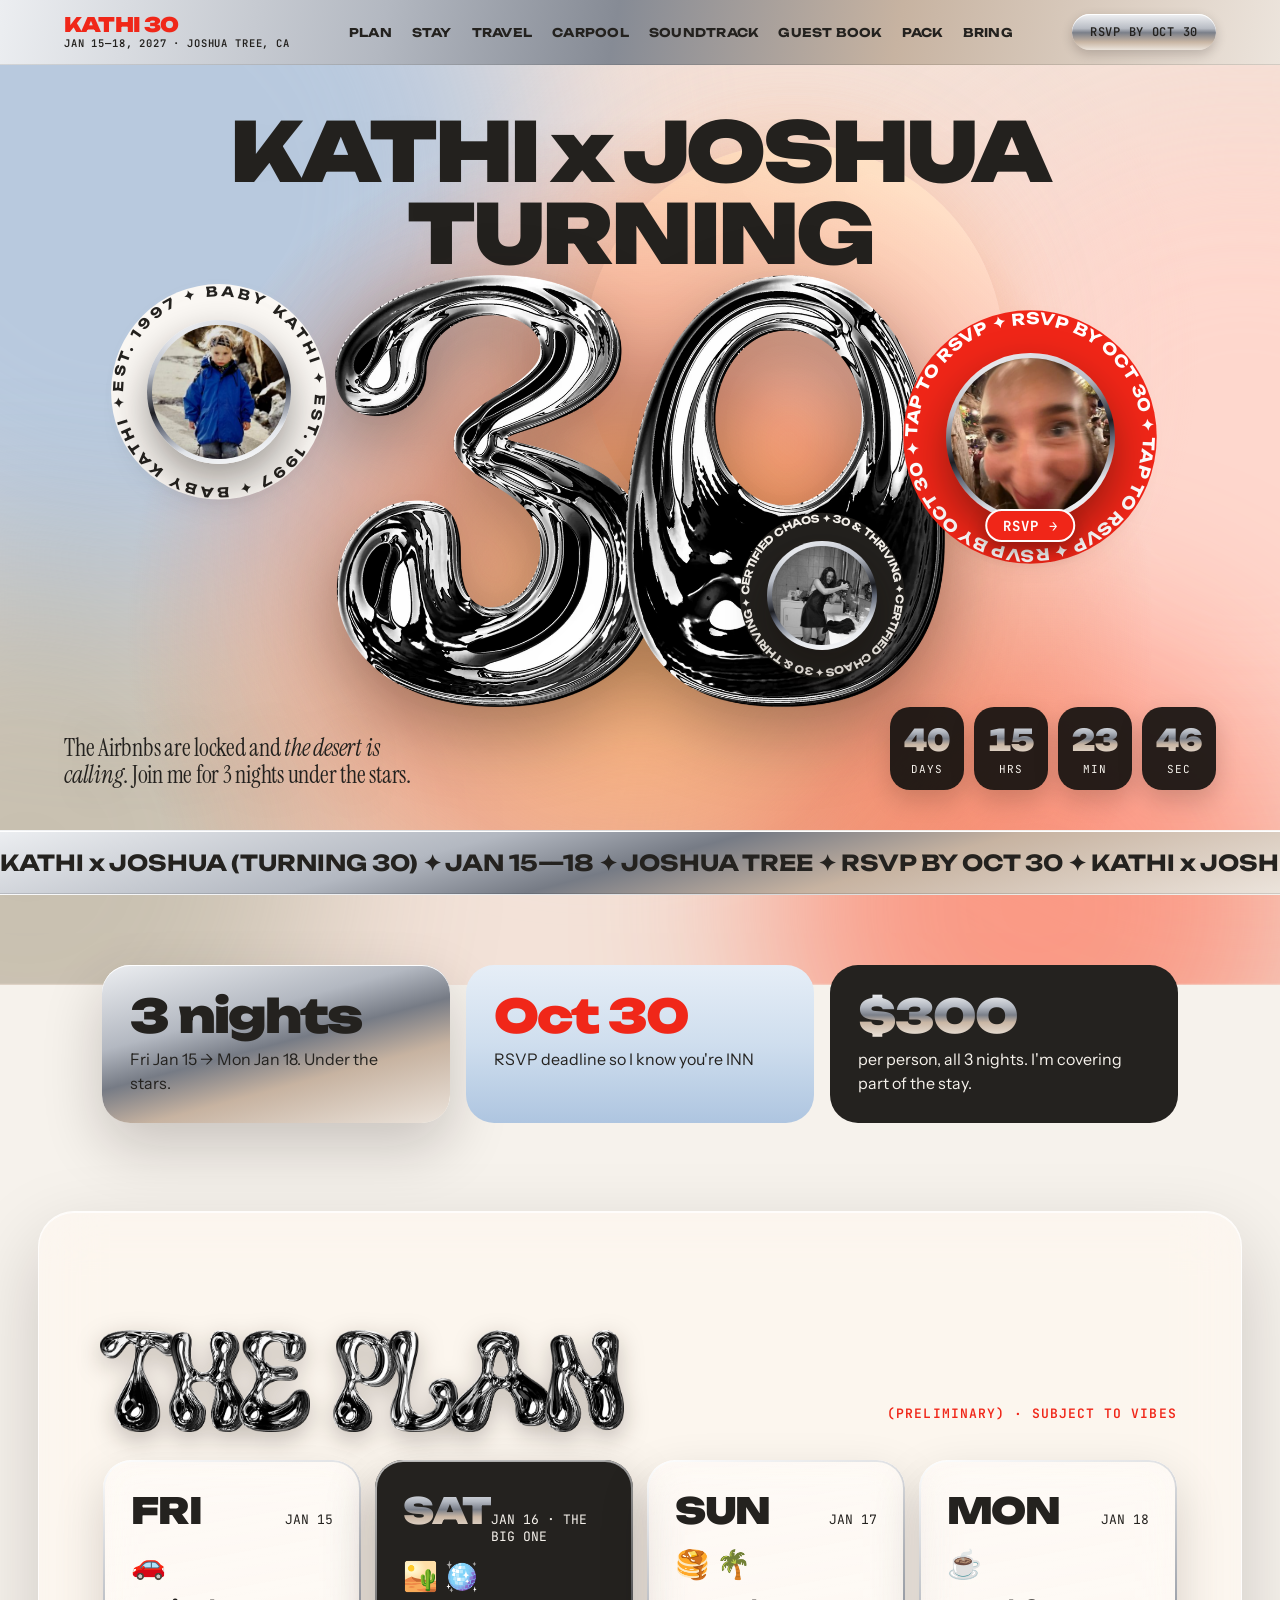
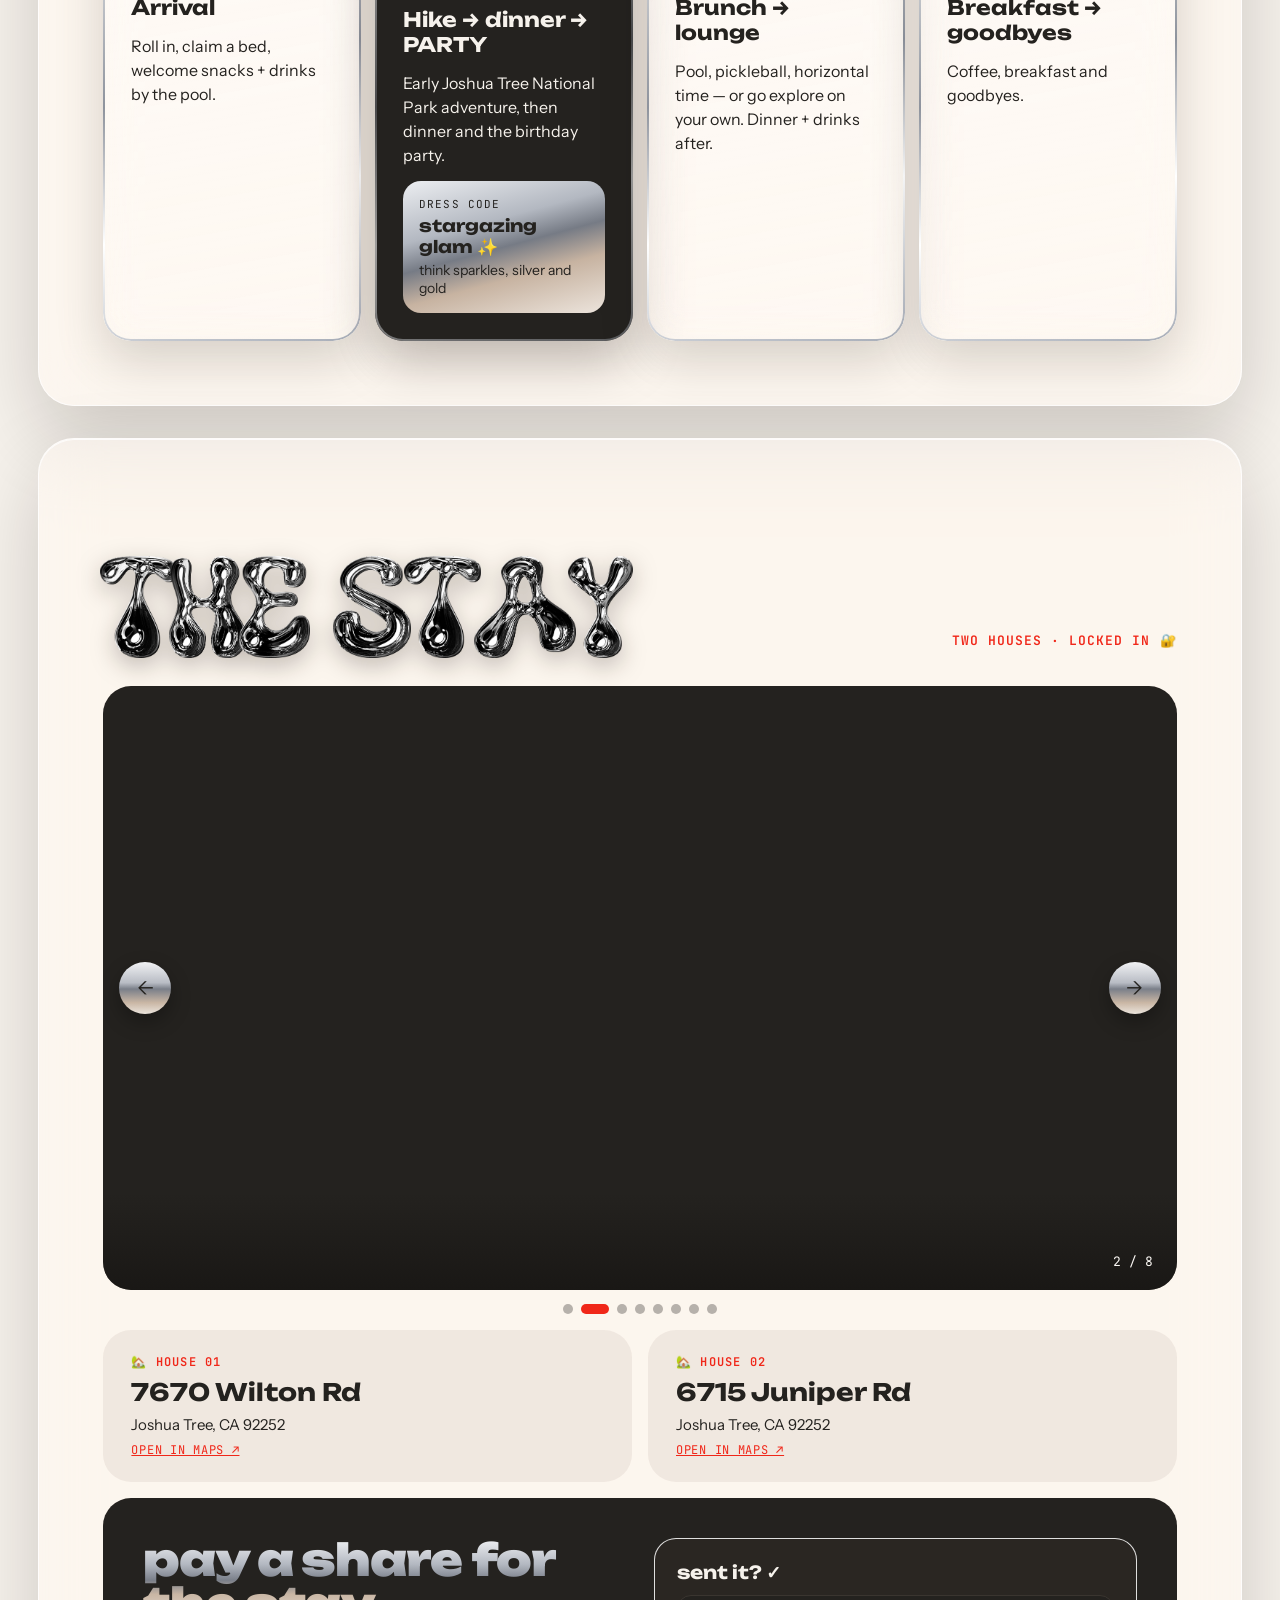
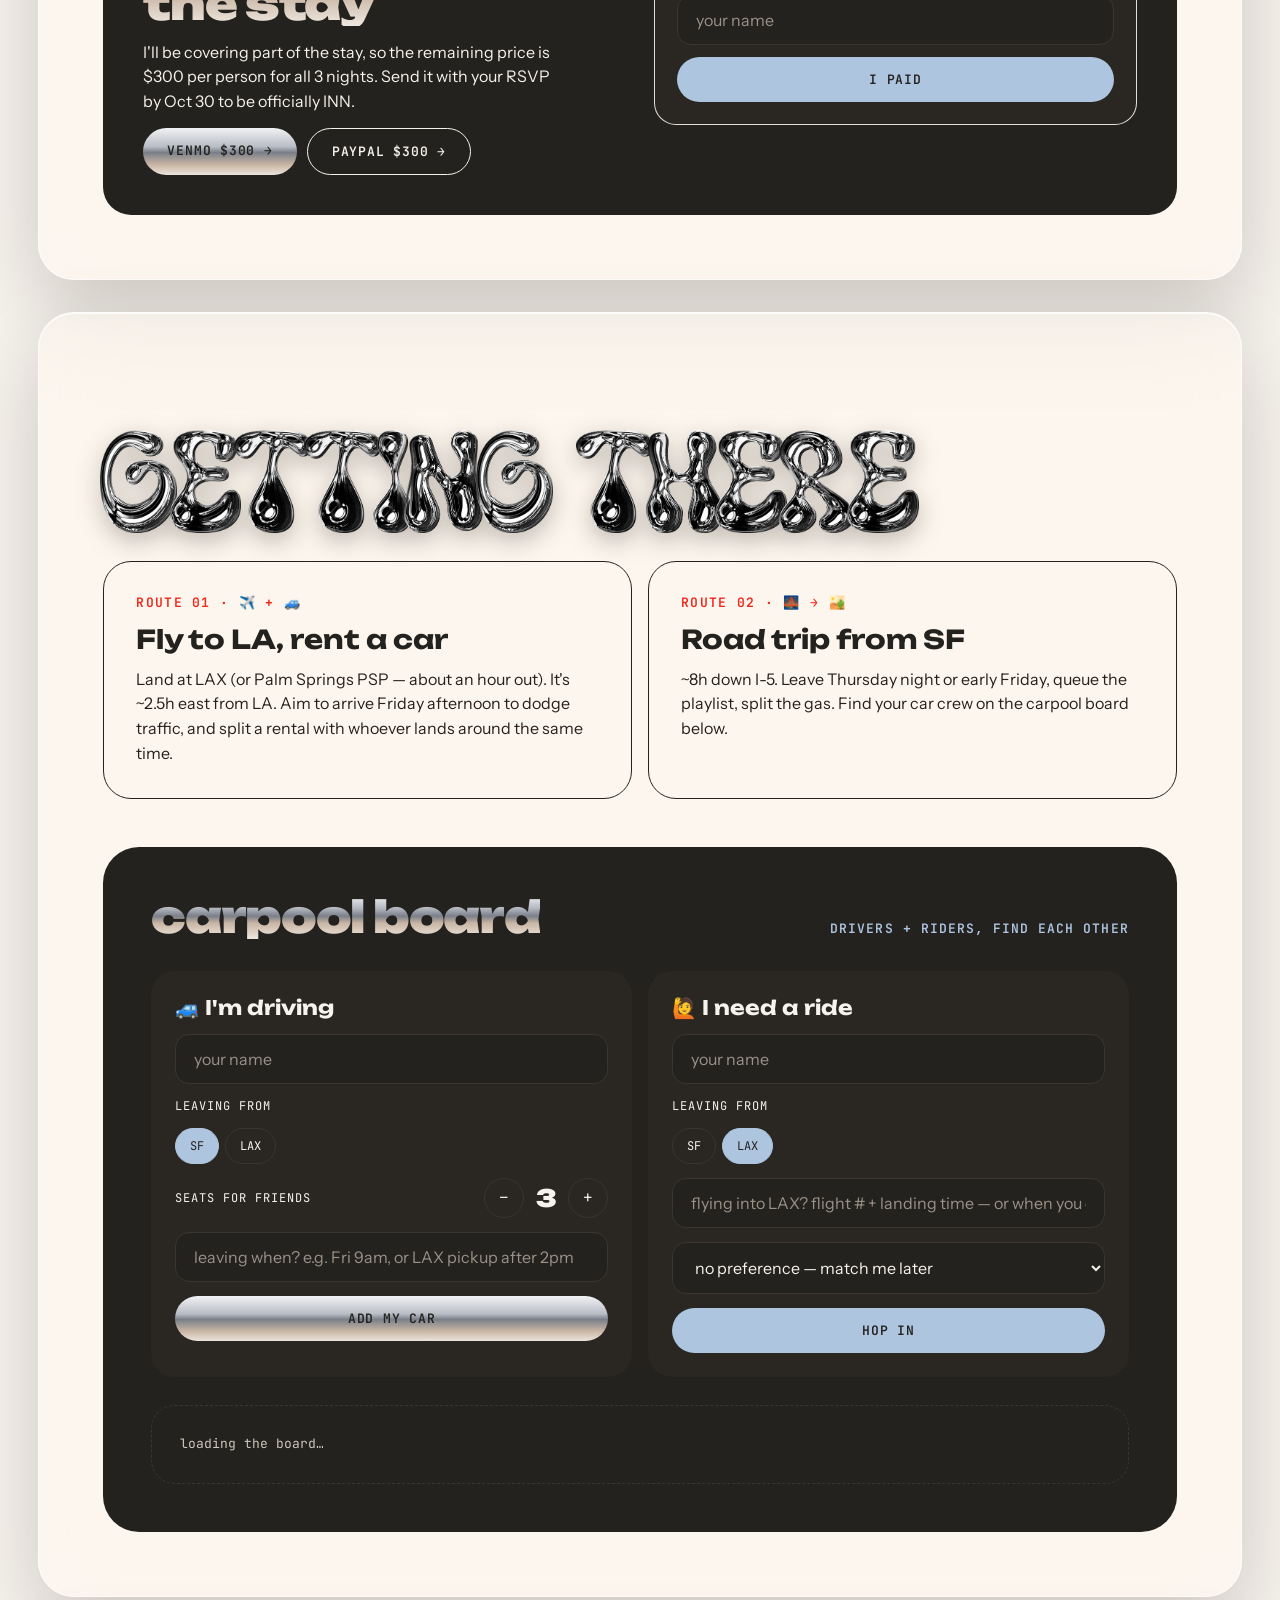
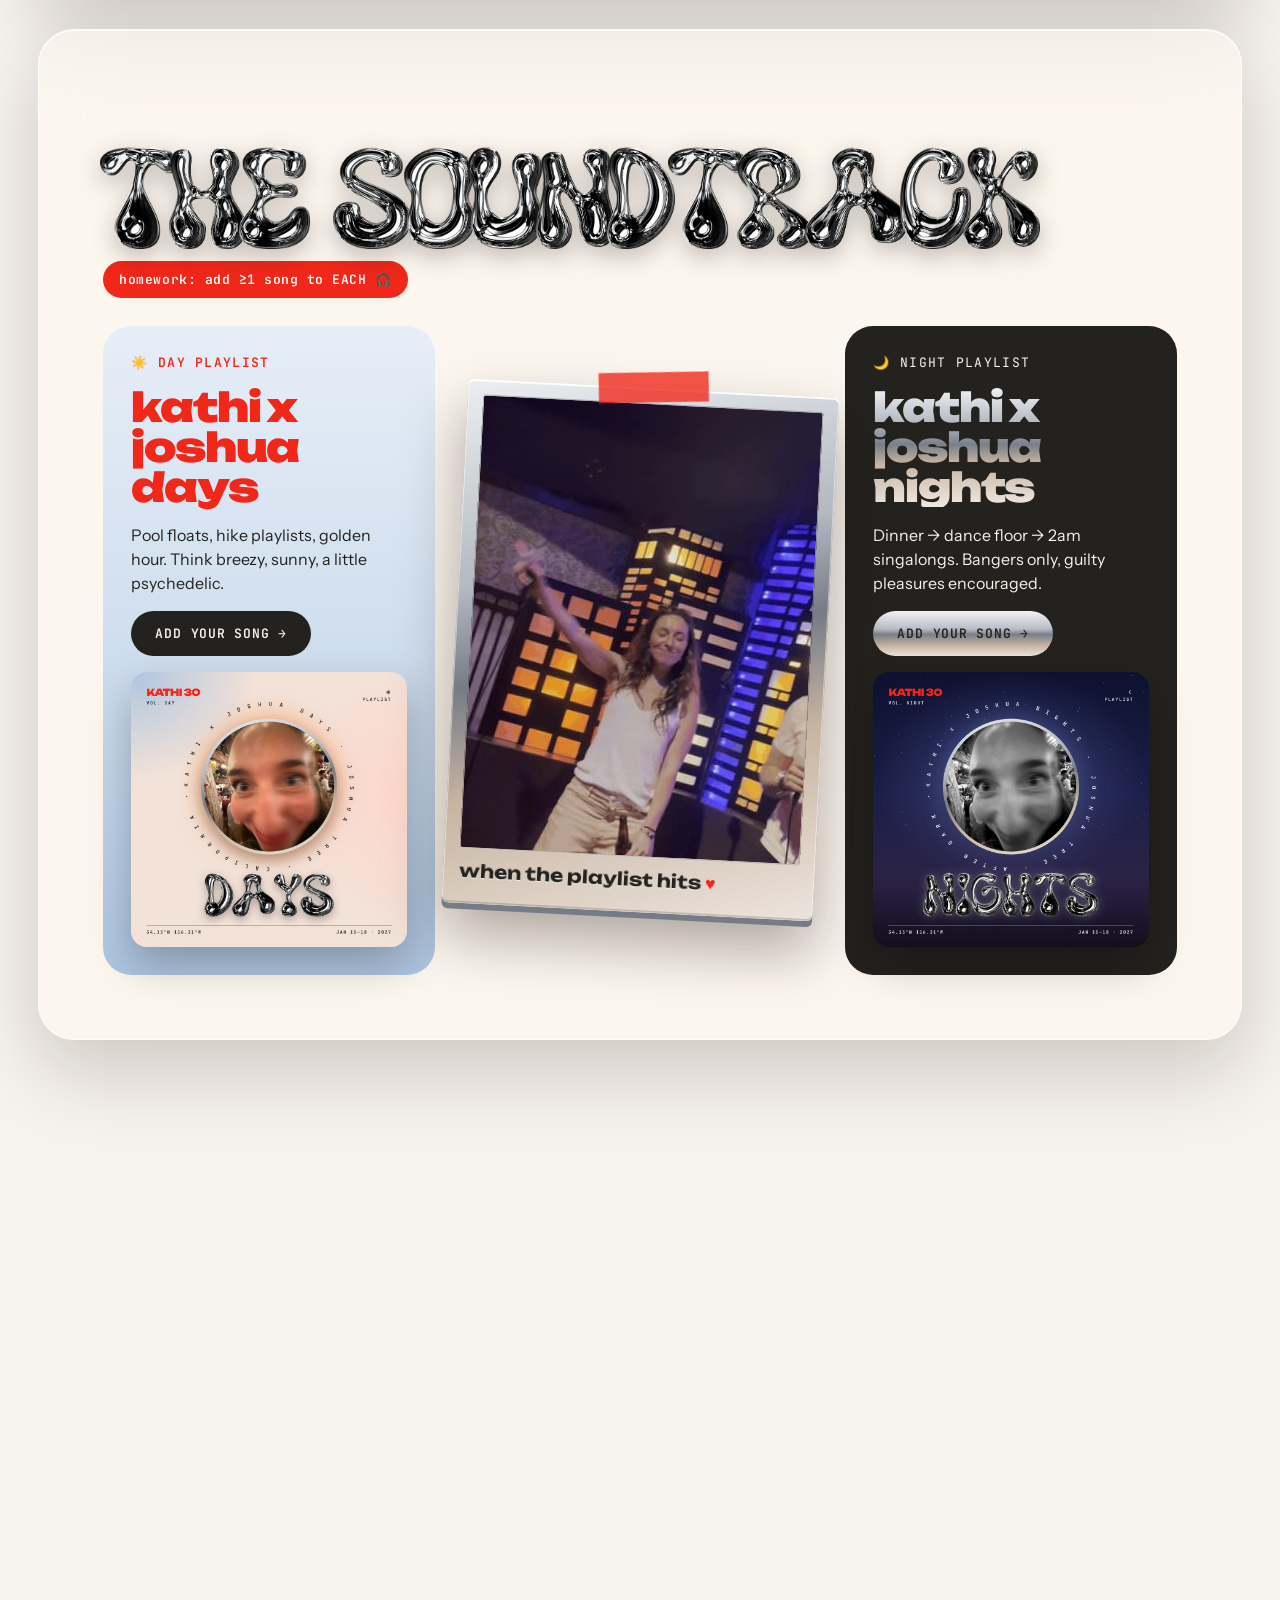
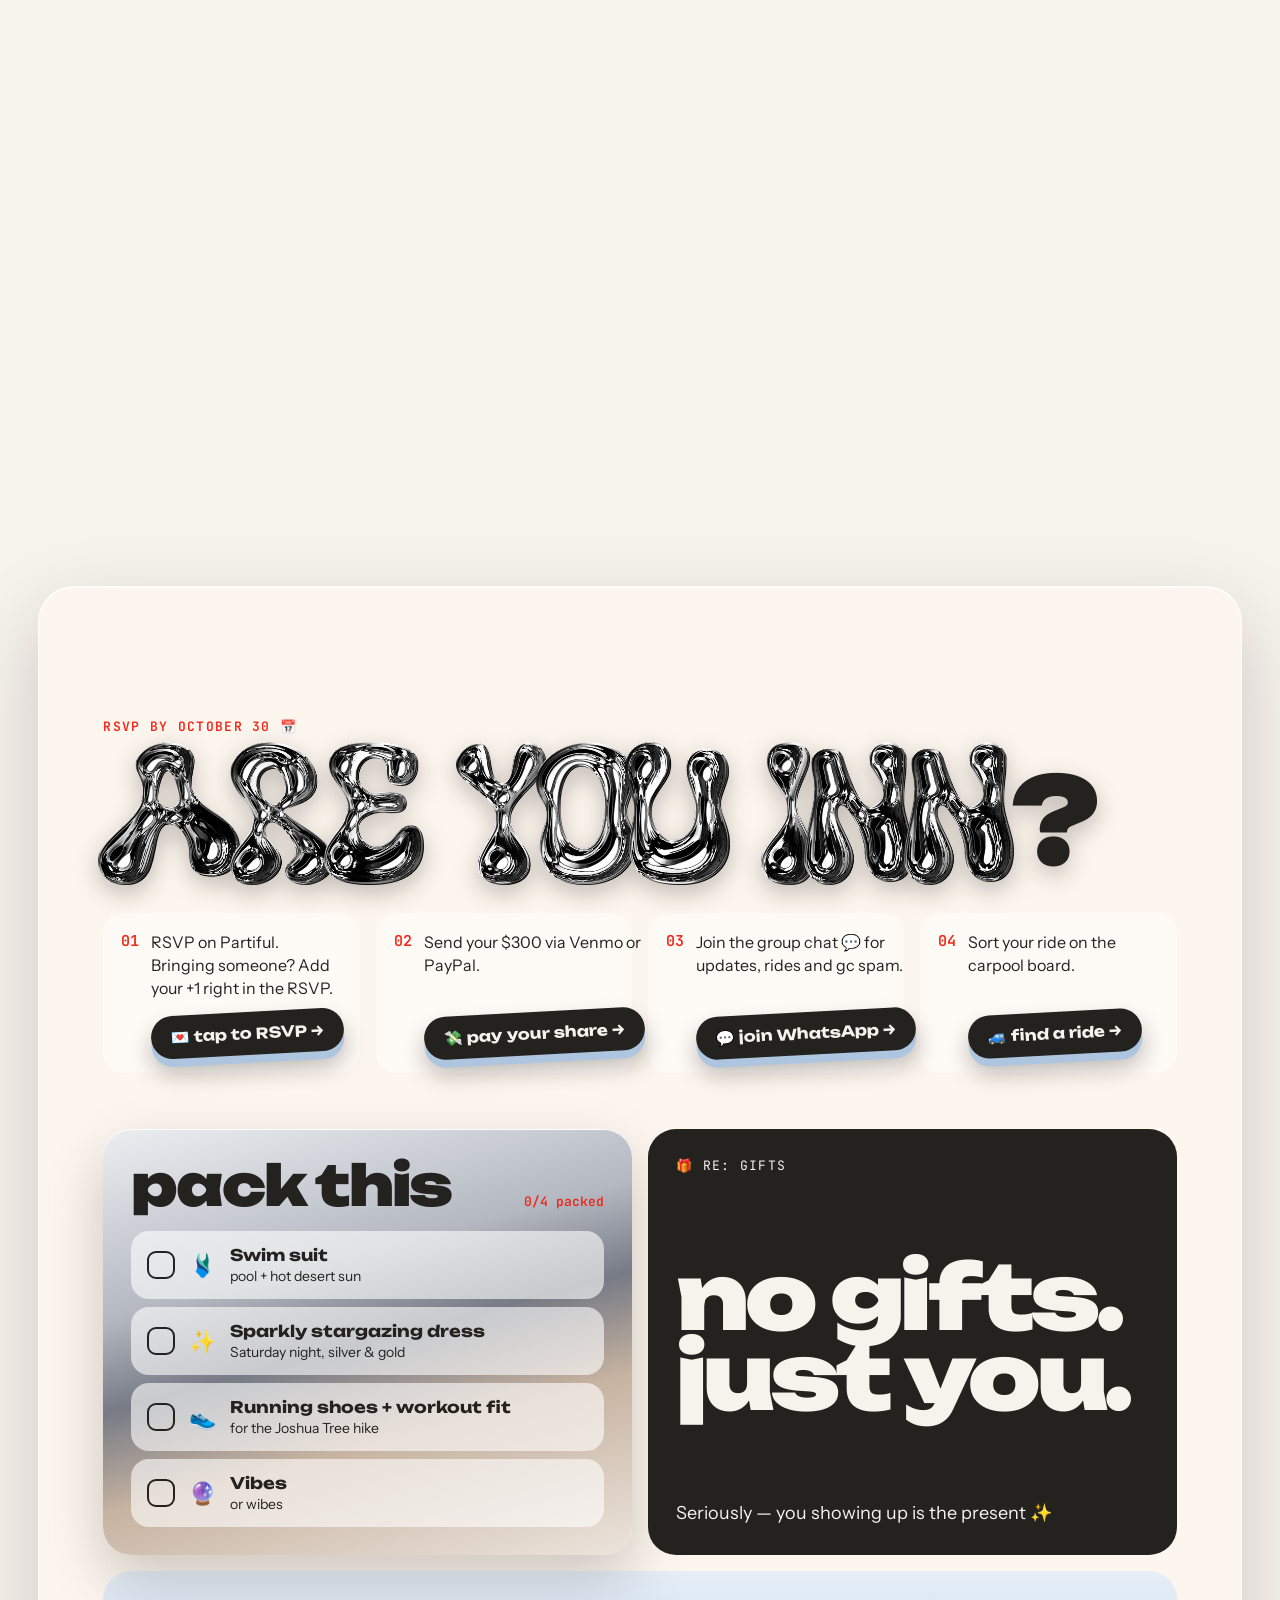
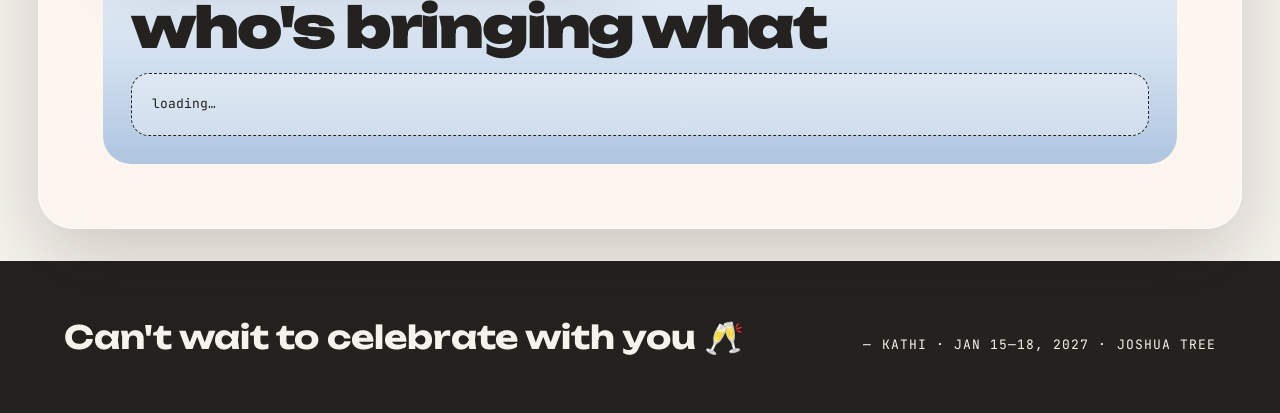
==== commit a9405d72: "Phones: one shared size for the chrome titles; faster first load (preloaded hero images, lighter sti" ====
--- a/site/index.html
+++ b/site/index.html
@@ -17,12 +17,17 @@
 <meta property="og:url" content="https://kathixjoshturning30.com/">
 <meta name="theme-color" content="#e6eef7">
 <link rel="icon" href="assets/favicon.png">
+<link rel="preload" as="image" href="assets/etsy-three.webp" fetchpriority="high">
+<link rel="preload" as="image" href="assets/etsy-zero.webp" fetchpriority="high">
+<link rel="preload" as="image" href="assets/kathi.jpg">
+<link rel="preload" as="image" href="assets/kathi-baby.jpg">
+<link rel="preload" as="image" href="assets/kathi-bw.jpg">
 <link rel="preconnect" href="https://fonts.googleapis.com">
 <link rel="preconnect" href="https://fonts.gstatic.com" crossorigin>
 <link href="https://fonts.googleapis.com/css2?family=Unbounded:wght@400;700;900&family=Instrument+Sans:wght@400;500;600&family=Instrument+Serif:ital@0;1&family=JetBrains+Mono:wght@400;600&display=swap" rel="stylesheet">
-<link rel="stylesheet" href="styles.css?v=130">
+<link rel="stylesheet" href="styles.css?v=131">
 <script src="config.js?v=26"></script>
-<script src="app.js?v=130" defer></script>
+<script src="app.js?v=131" defer></script>
 </head>
 <body>
 <div class="page">
@@ -54,7 +59,7 @@
     <div class="hero-glow" aria-hidden="true"></div>
     <div id="heroBadges"></div>
     <h1 class="hero-kicker chrome-text"><span>KATHI <i class="kx">x</i> JOSHUA</span> <span>TURNING</span></h1>
-    <div class="hero-30-wrap"><div class="big30 etsy30" role="img" aria-label="30"><img src="assets/etsy-three.webp" alt="" width="601" height="800"><img src="assets/etsy-zero.webp" alt="" width="594" height="800"></div></div>
+    <div class="hero-30-wrap"><div class="big30 etsy30" role="img" aria-label="30"><img src="assets/etsy-three.webp" alt="" width="601" height="800" fetchpriority="high"><img src="assets/etsy-zero.webp" alt="" width="594" height="800" fetchpriority="high"></div></div>
     <div class="hero-reflect" aria-hidden="true"><div class="big30 haze etsy30"><img src="assets/etsy-three.webp" alt="" width="601" height="800"><img src="assets/etsy-zero.webp" alt="" width="594" height="800"></div></div>
     <div class="hero-bottom">
       <div class="hero-intro">
--- a/site/styles.css
+++ b/site/styles.css
@@ -863,3 +863,9 @@
 
 /* the lock card is frosted glass over the blurred book, so the locked pages show through */
 .lock-card { background: rgba(20,18,16,.52); -webkit-backdrop-filter: blur(10px) saturate(1.2); backdrop-filter: blur(10px) saturate(1.2); box-shadow: inset 0 1px 0 rgba(255,255,255,.18), 0 30px 70px rgba(0,0,0,.35); }
+
+/* phones: section titles share one size and may wrap onto two lines */
+@media (max-width: 640px) {
+  .etsy-type.h2, .etsy-type.h2-car { white-space: normal; line-height: 1.08 !important; }
+  .etsy-type.h2 .el-sp { width: .2em; }
+}
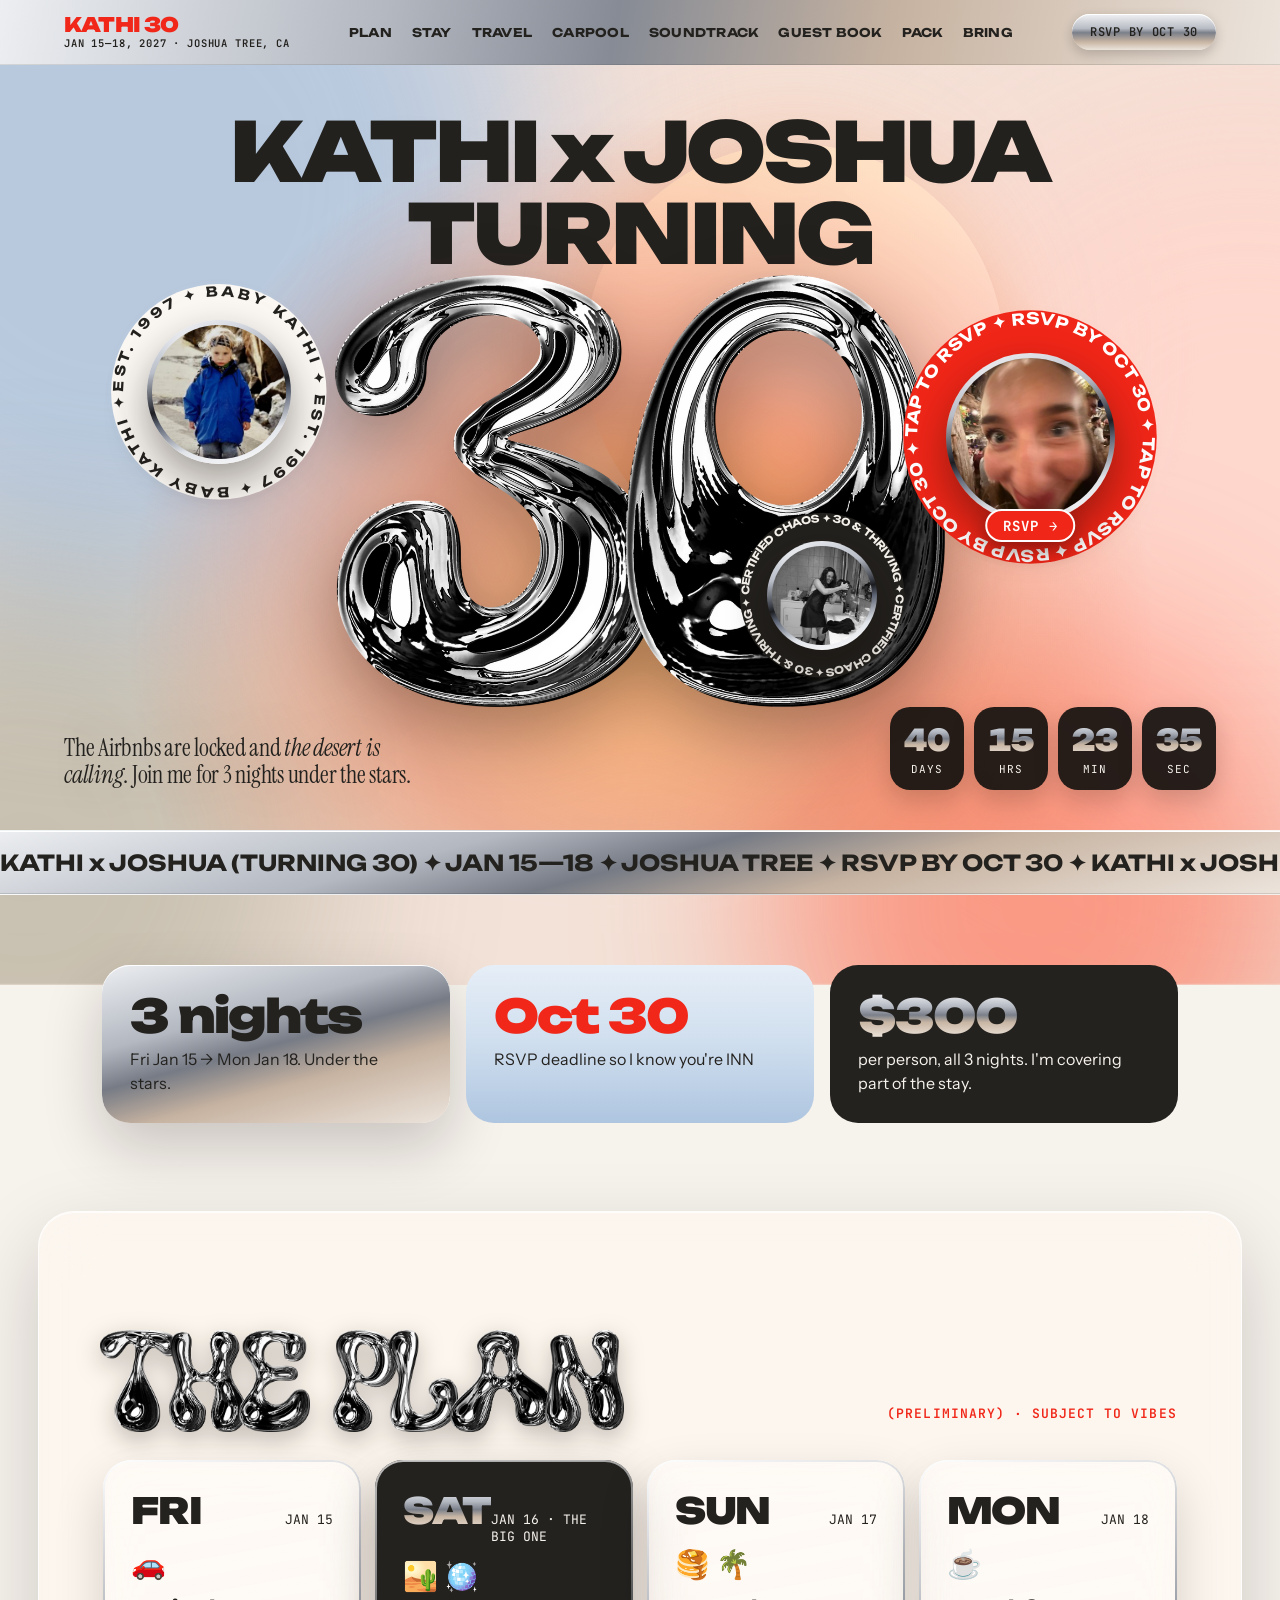
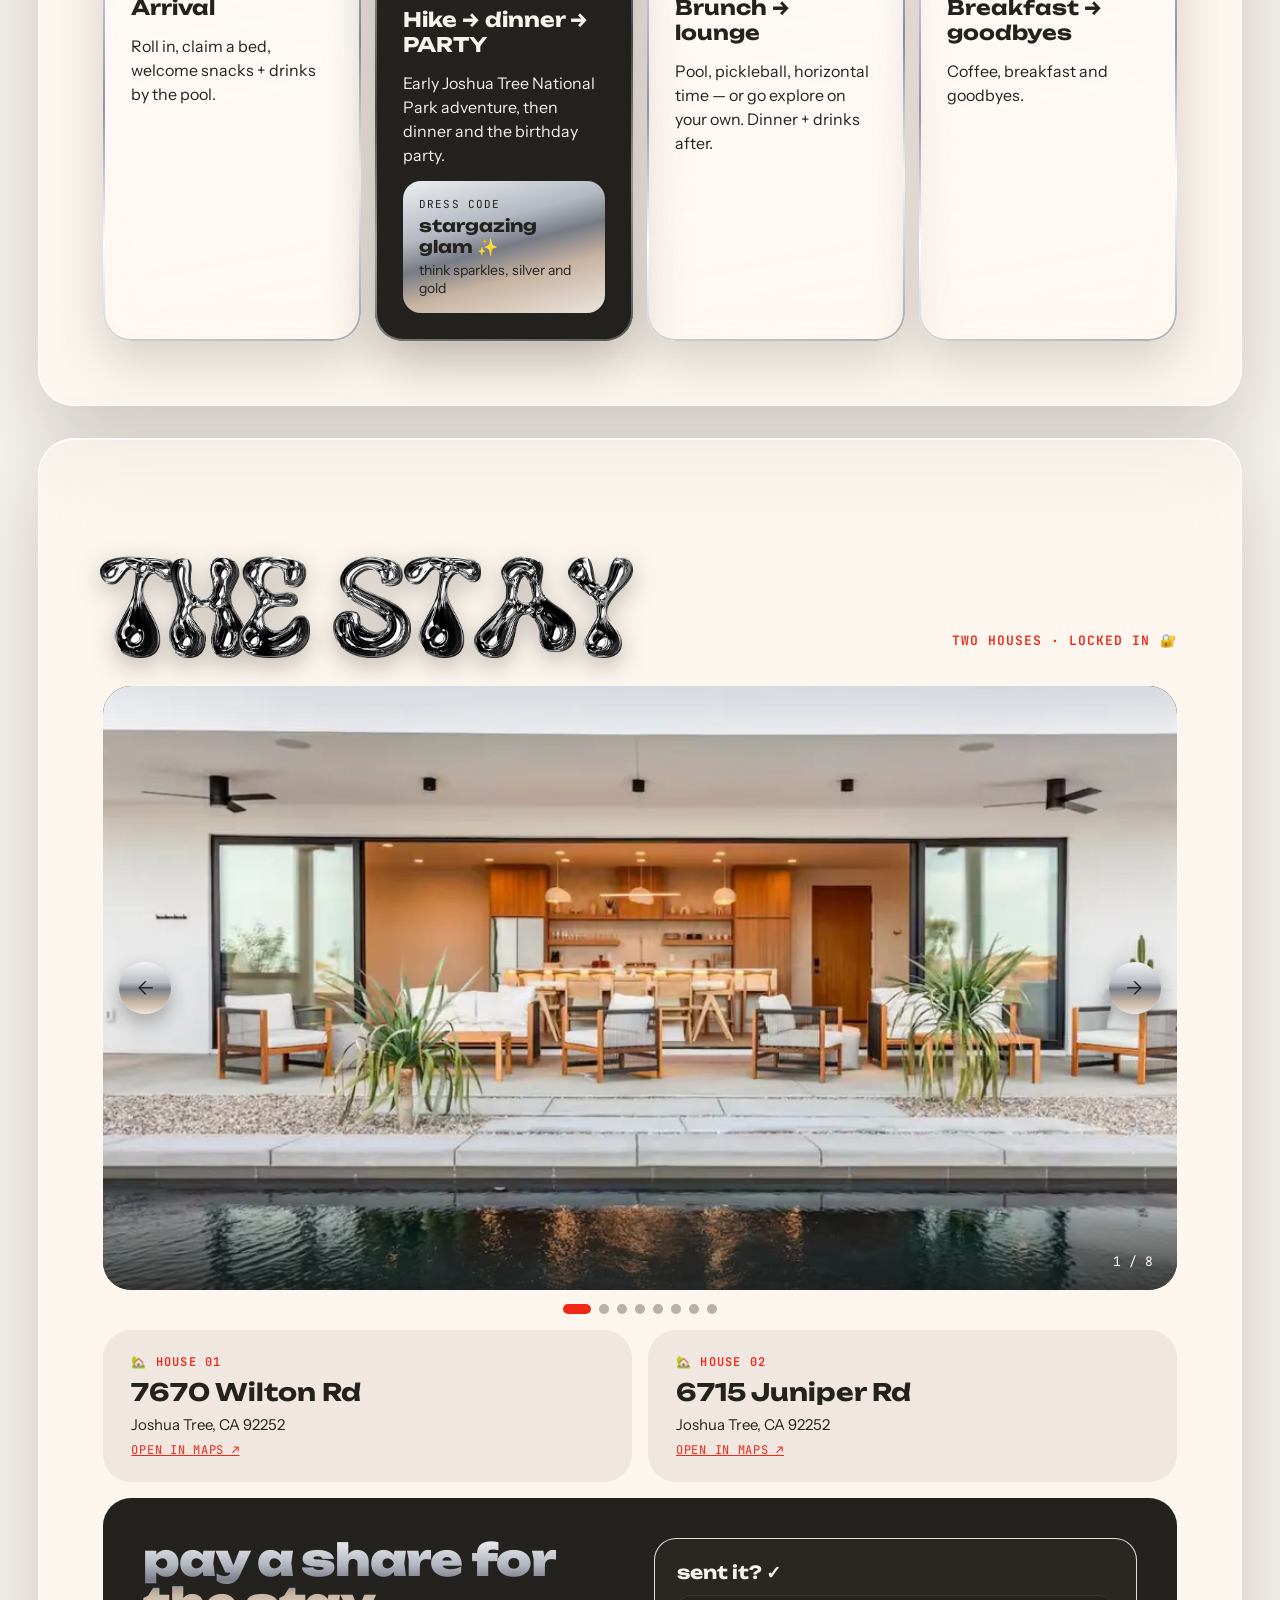
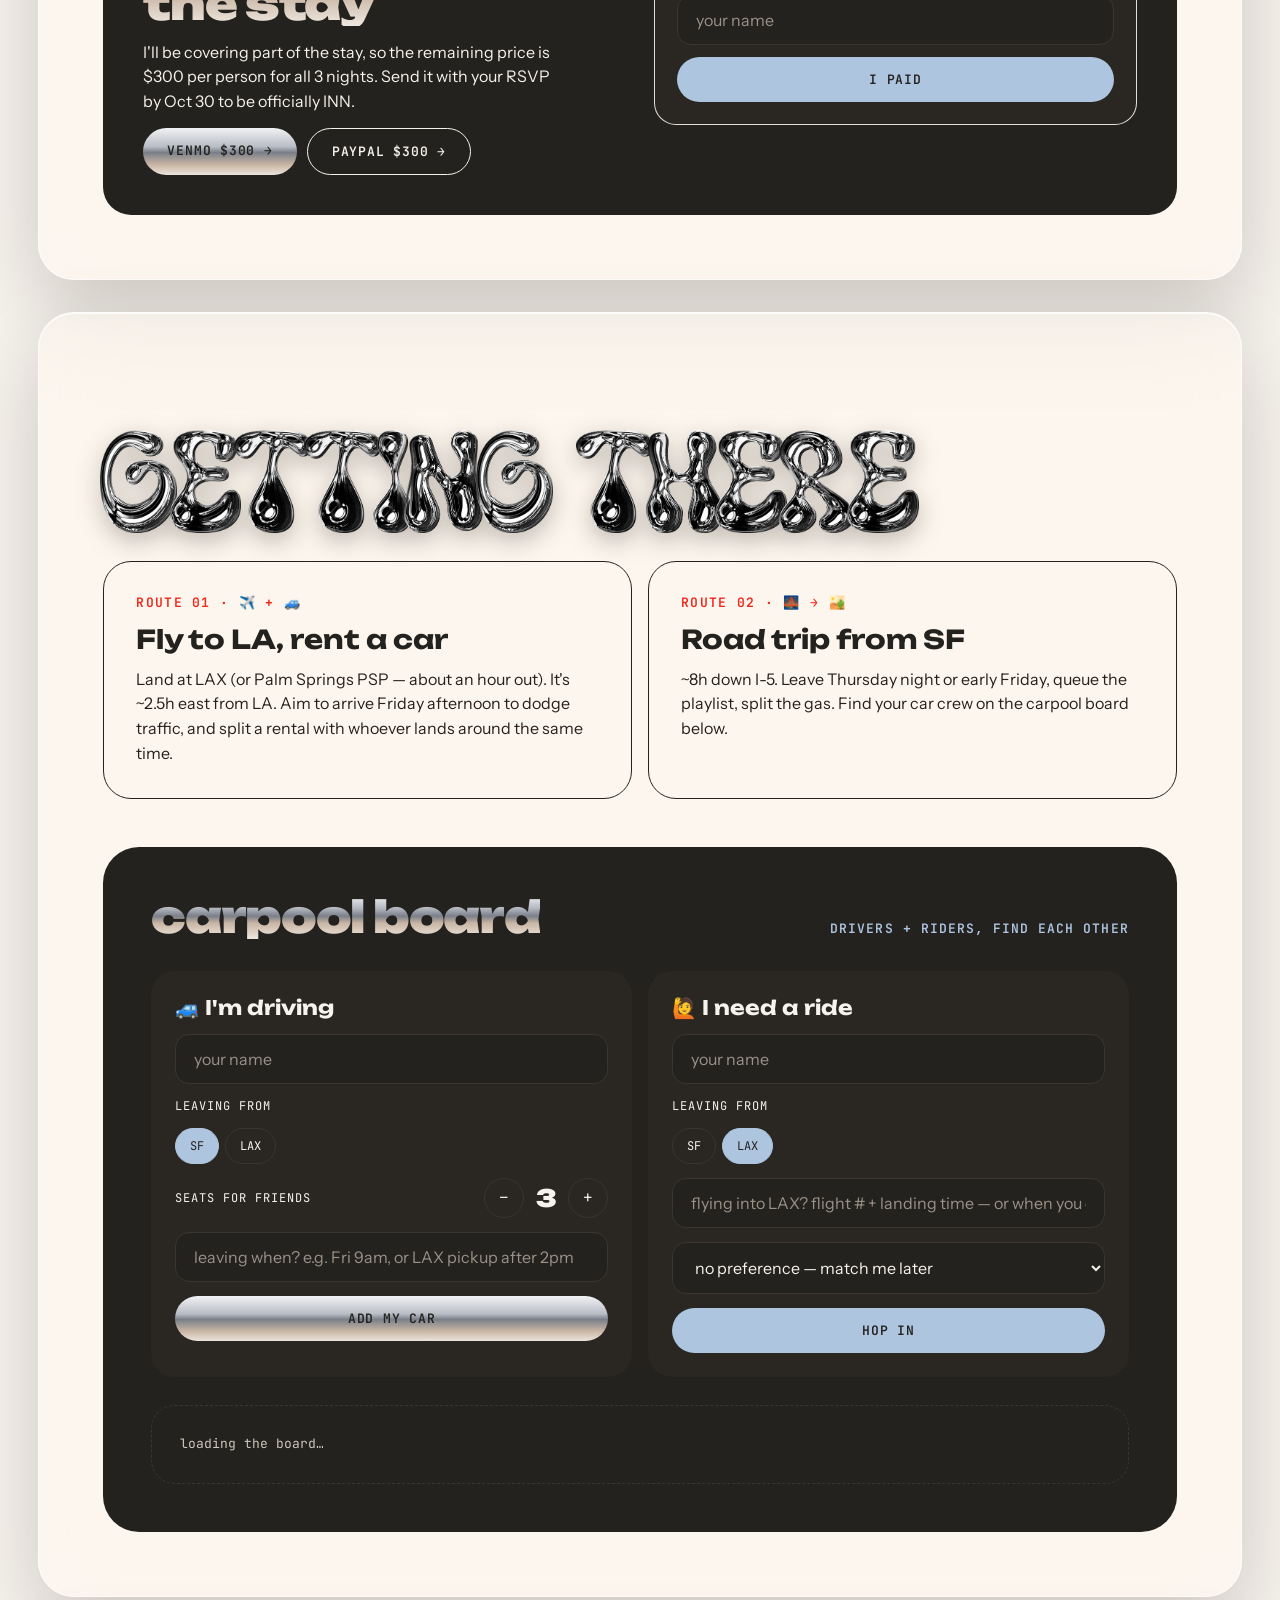
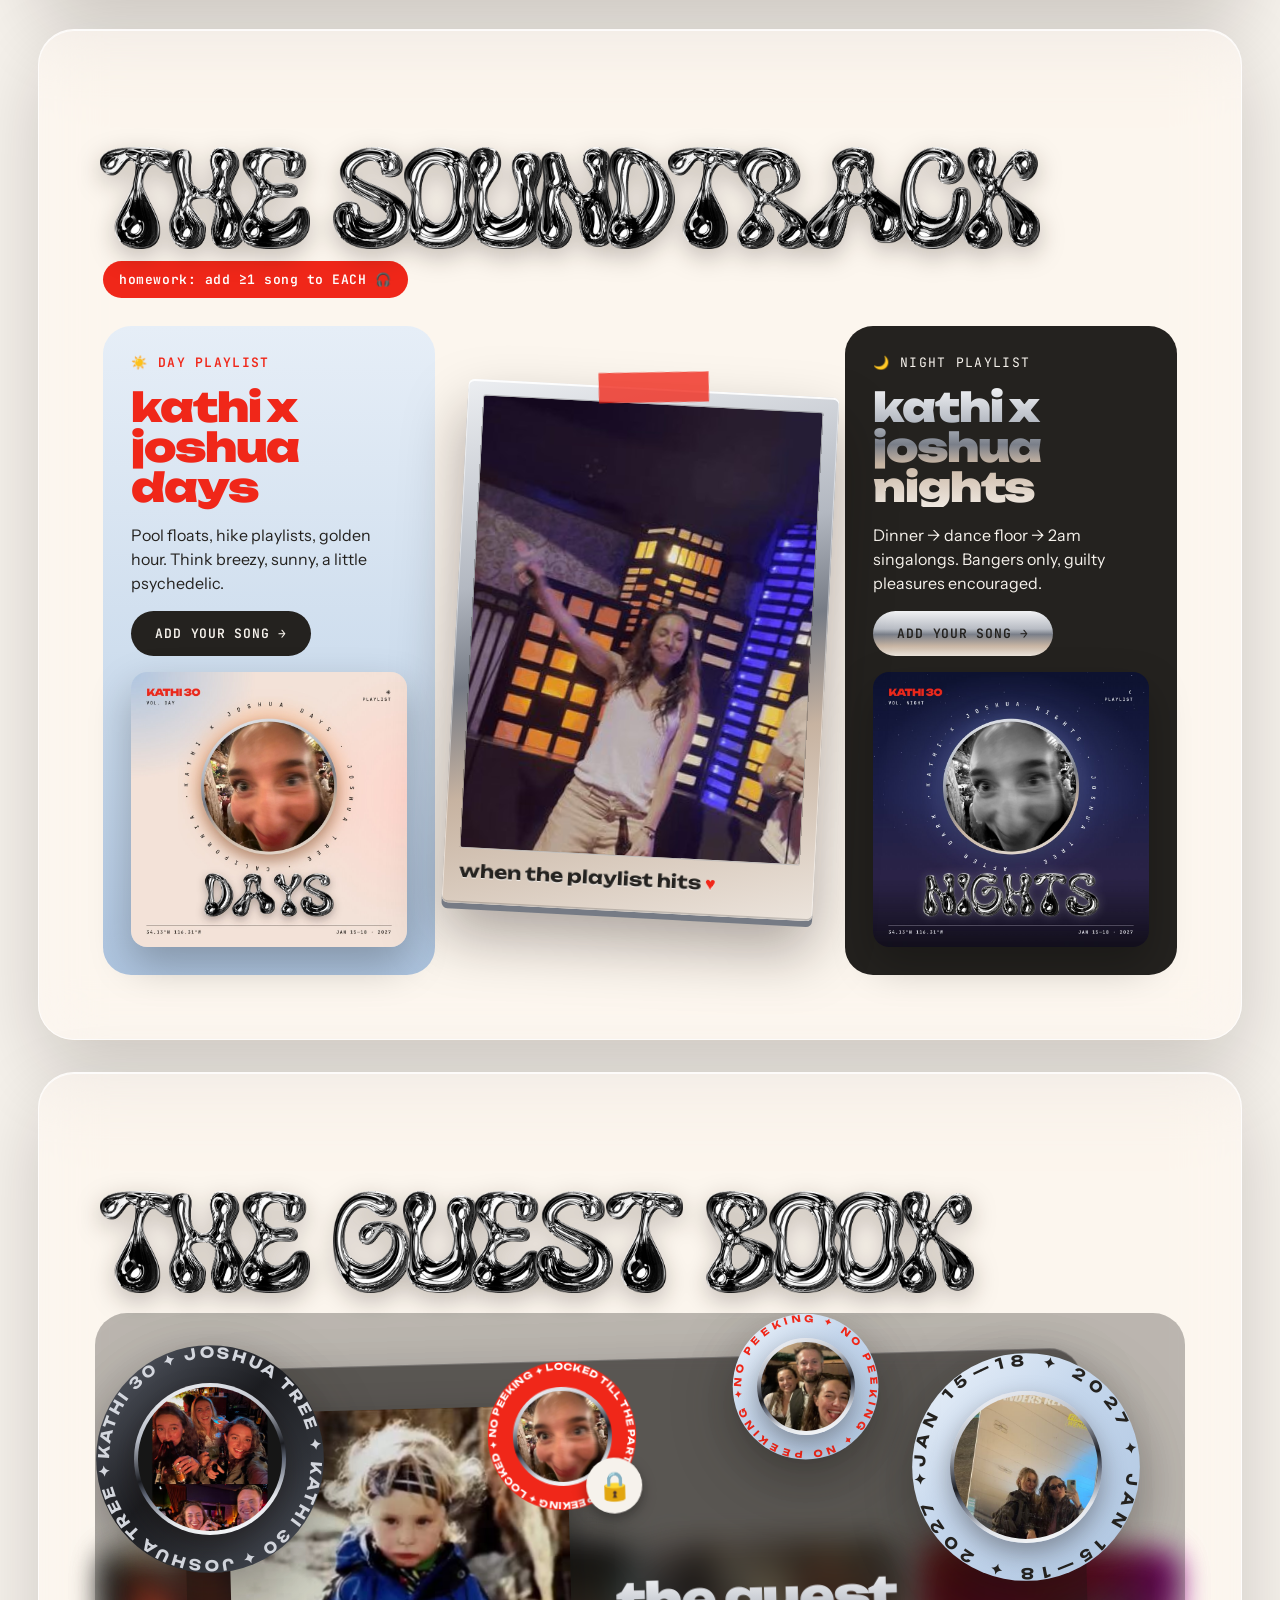
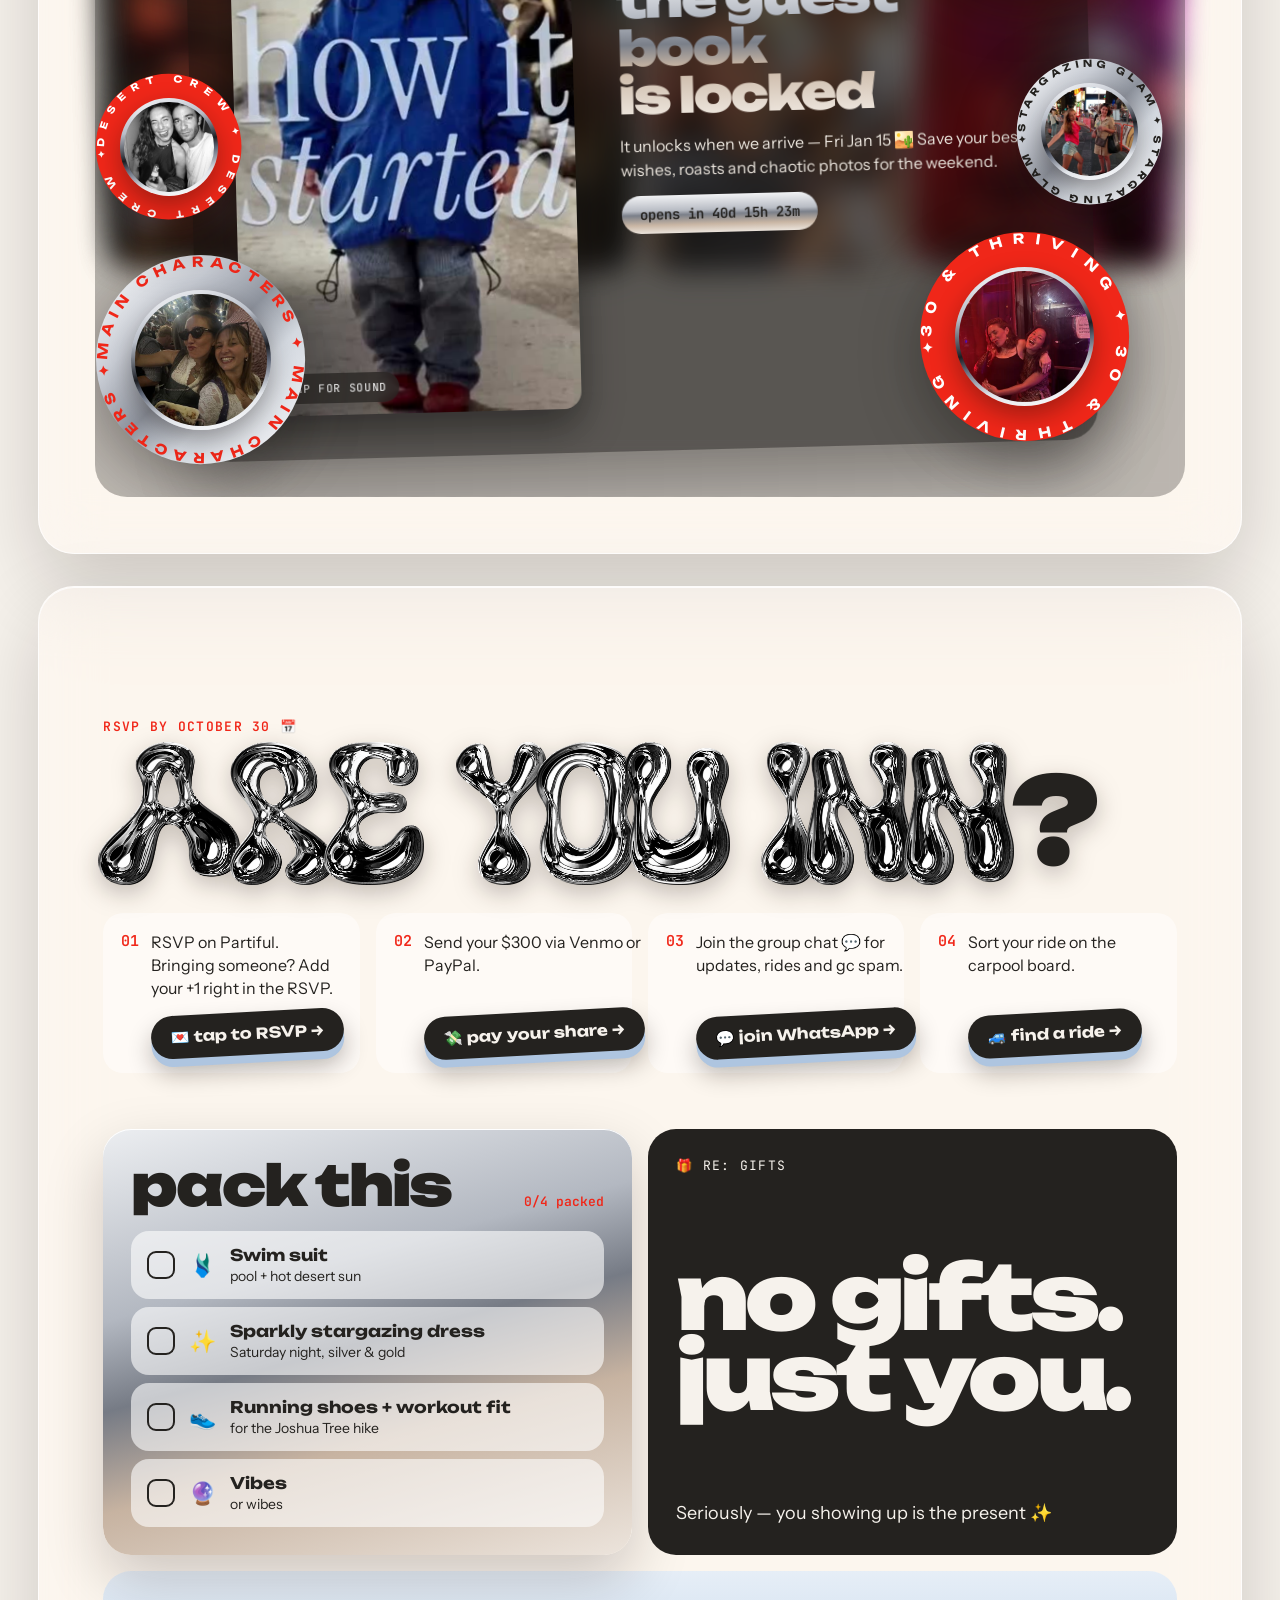
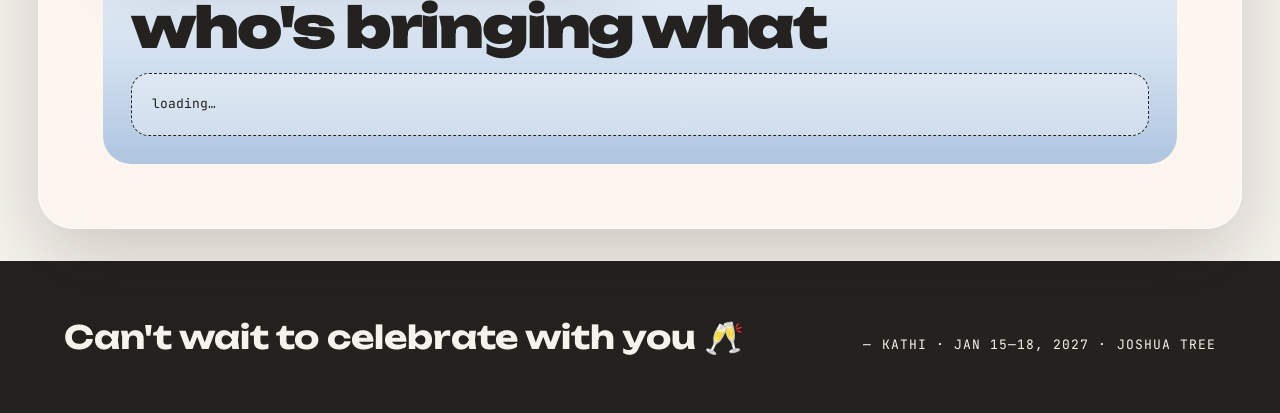
==== commit 760d2ab4: "Phones: soundtrack cards fit under the pinned title (cover art beside the title, squarer polaroid) C" ====
--- a/site/index.html
+++ b/site/index.html
@@ -25,9 +25,9 @@
 <link rel="preconnect" href="https://fonts.googleapis.com">
 <link rel="preconnect" href="https://fonts.gstatic.com" crossorigin>
 <link href="https://fonts.googleapis.com/css2?family=Unbounded:wght@400;700;900&family=Instrument+Sans:wght@400;500;600&family=Instrument+Serif:ital@0;1&family=JetBrains+Mono:wght@400;600&display=swap" rel="stylesheet">
-<link rel="stylesheet" href="styles.css?v=131">
+<link rel="stylesheet" href="styles.css?v=132">
 <script src="config.js?v=26"></script>
-<script src="app.js?v=131" defer></script>
+<script src="app.js?v=132" defer></script>
 </head>
 <body>
 <div class="page">
--- a/site/styles.css
+++ b/site/styles.css
@@ -869,3 +869,17 @@
   .etsy-type.h2, .etsy-type.h2-car { white-space: normal; line-height: 1.08 !important; }
   .etsy-type.h2 .el-sp { width: .2em; }
 }
+
+/* phones: soundtrack cards fit under the pinned title, so each one is fully readable before the next covers it */
+@media (max-width: 640px) {
+  .stack.music > .polaroid { padding: 12px 12px 14px; gap: 8px; }
+  .stack.music > .polaroid video { aspect-ratio: 10 / 9; object-position: 50% 22%; }
+  .stack.music > .polaroid .polaroid-cap { font-size: 15px; }
+  /* playlist cards: cover art sits beside the title instead of filling the card */
+  .stack.music > .playlist { display: grid; grid-template-columns: minmax(0, 1fr) 118px; grid-template-areas: "label cover" "title cover" "text text" "btn btn"; gap: 10px 14px; padding: 20px; align-items: start; }
+  .stack.music > .playlist > :nth-child(1) { grid-area: label; }
+  .stack.music > .playlist > :nth-child(2) { grid-area: title; font-size: 24px; }
+  .stack.music > .playlist > :nth-child(3) { grid-area: text; font-size: 15px; }
+  .stack.music > .playlist > :nth-child(4) { grid-area: btn; margin-top: 2px !important; }
+  .stack.music > .playlist > .cover { grid-area: cover; width: 118px; align-self: start; }
+}
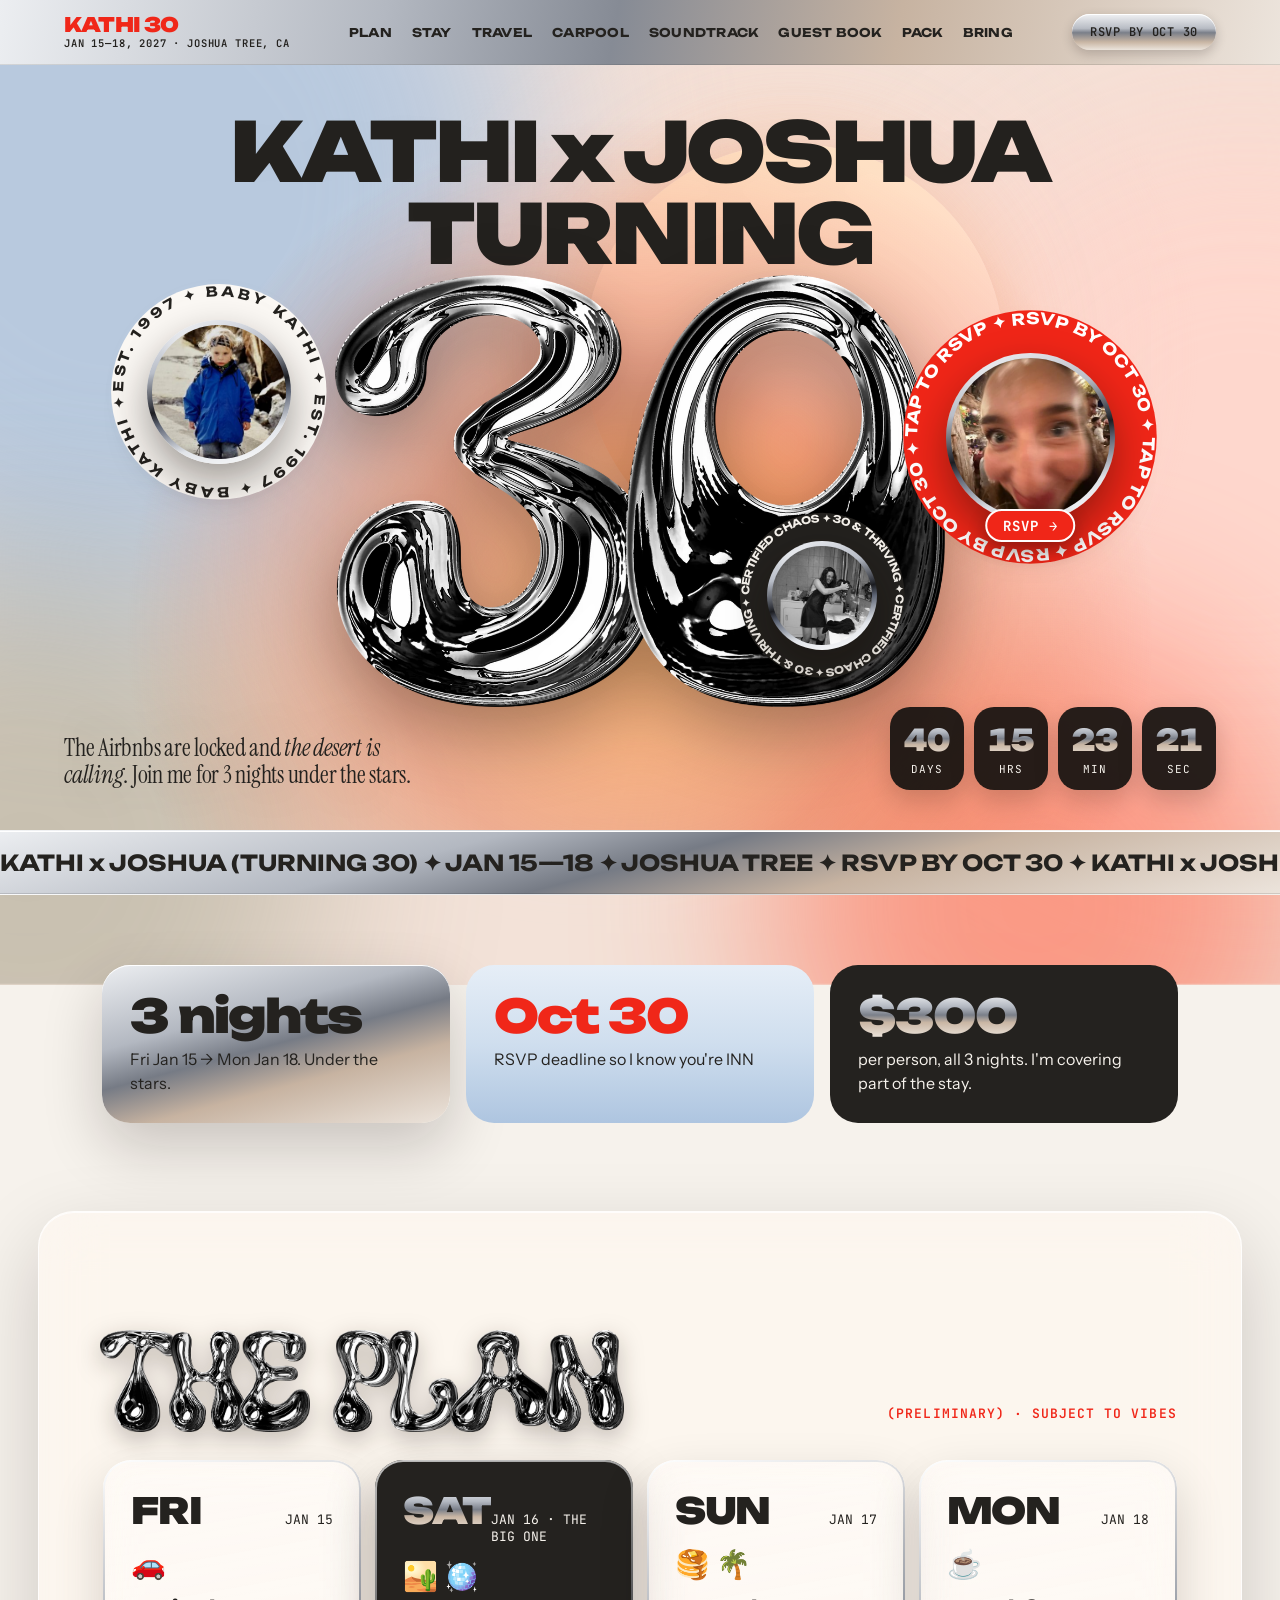
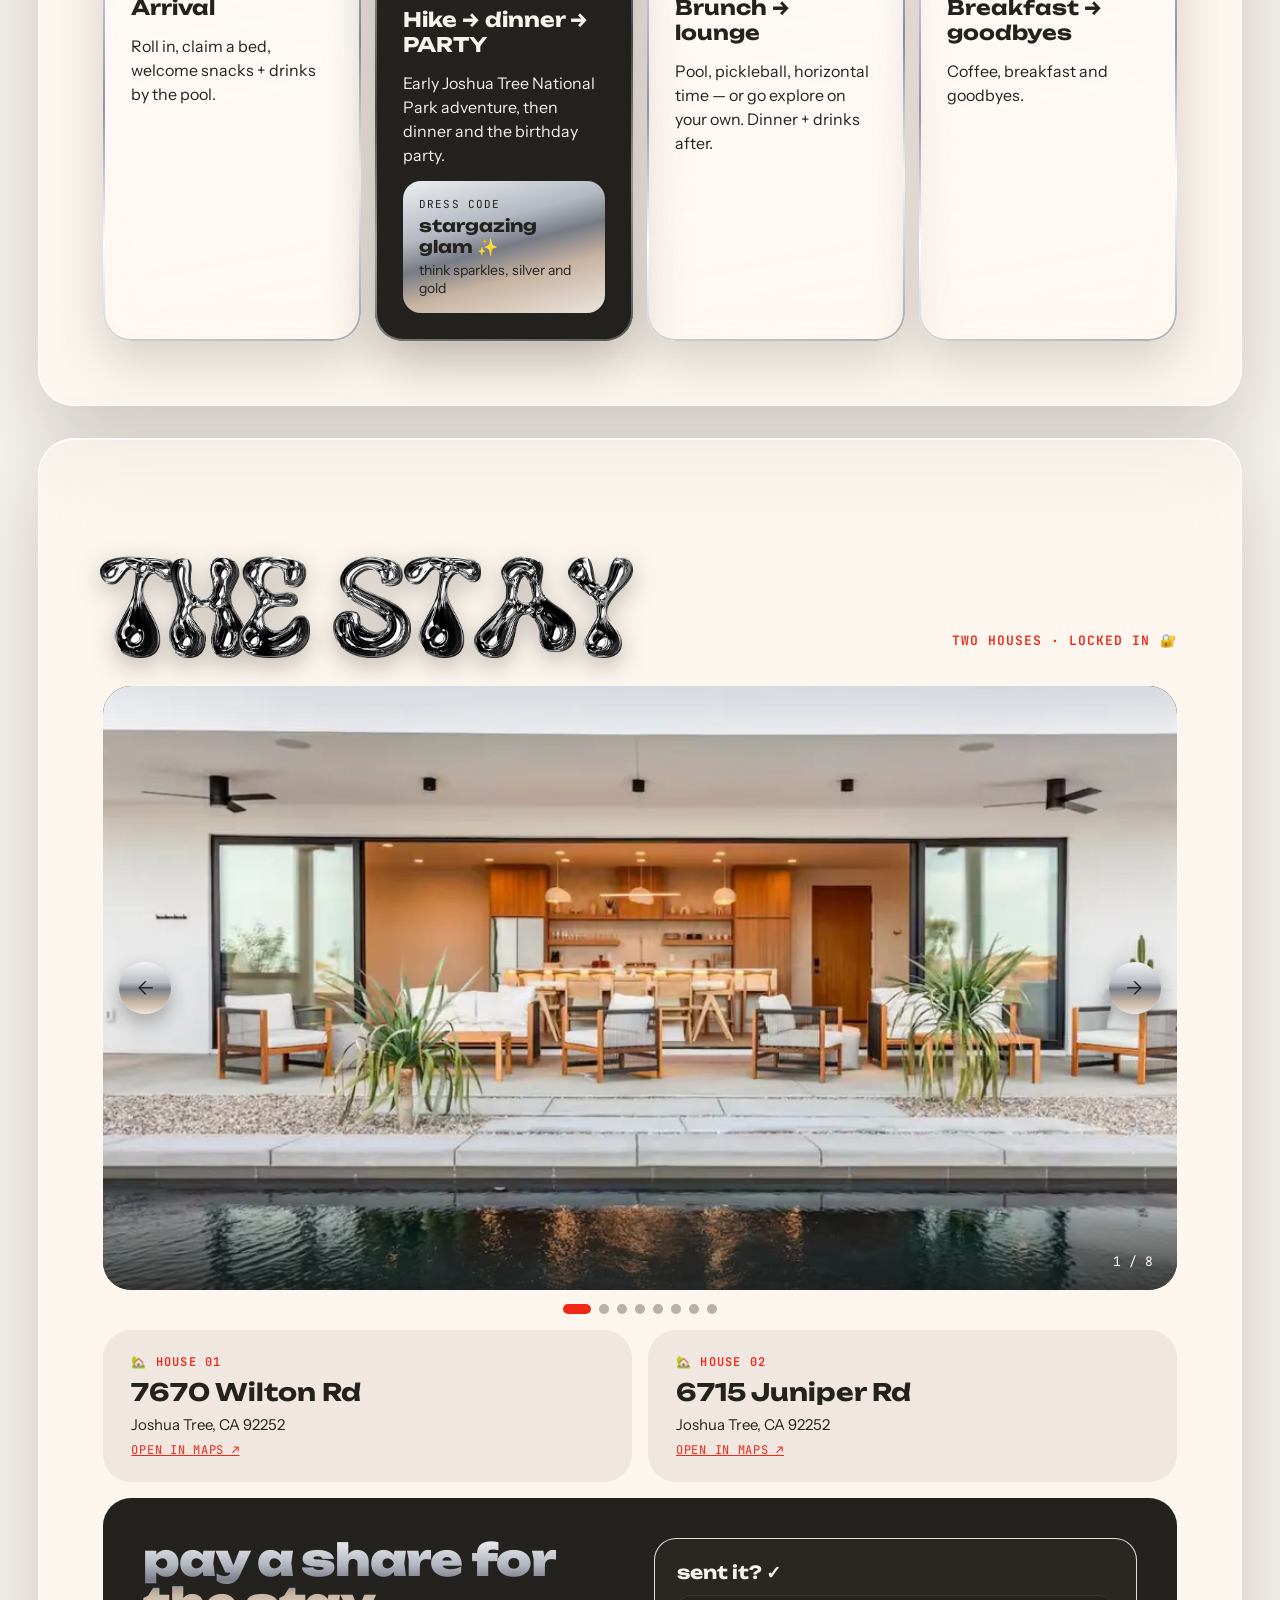
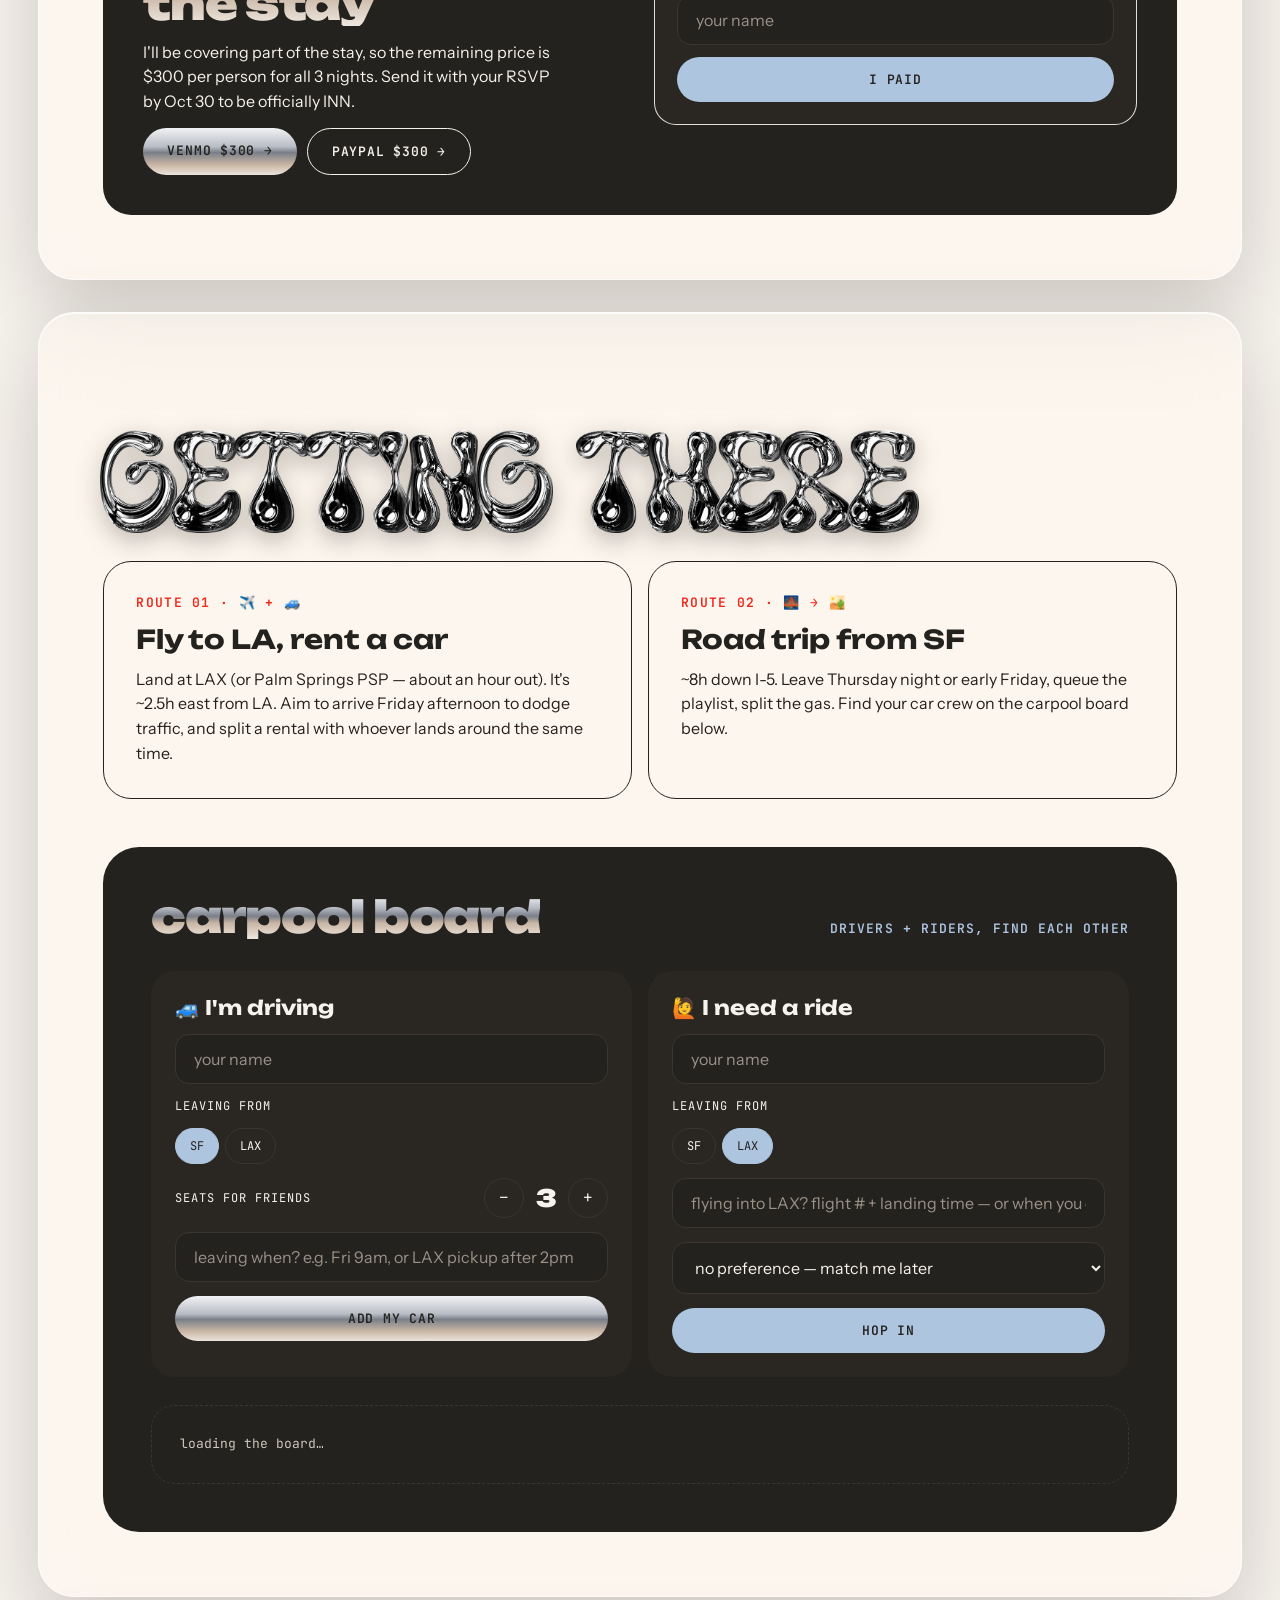
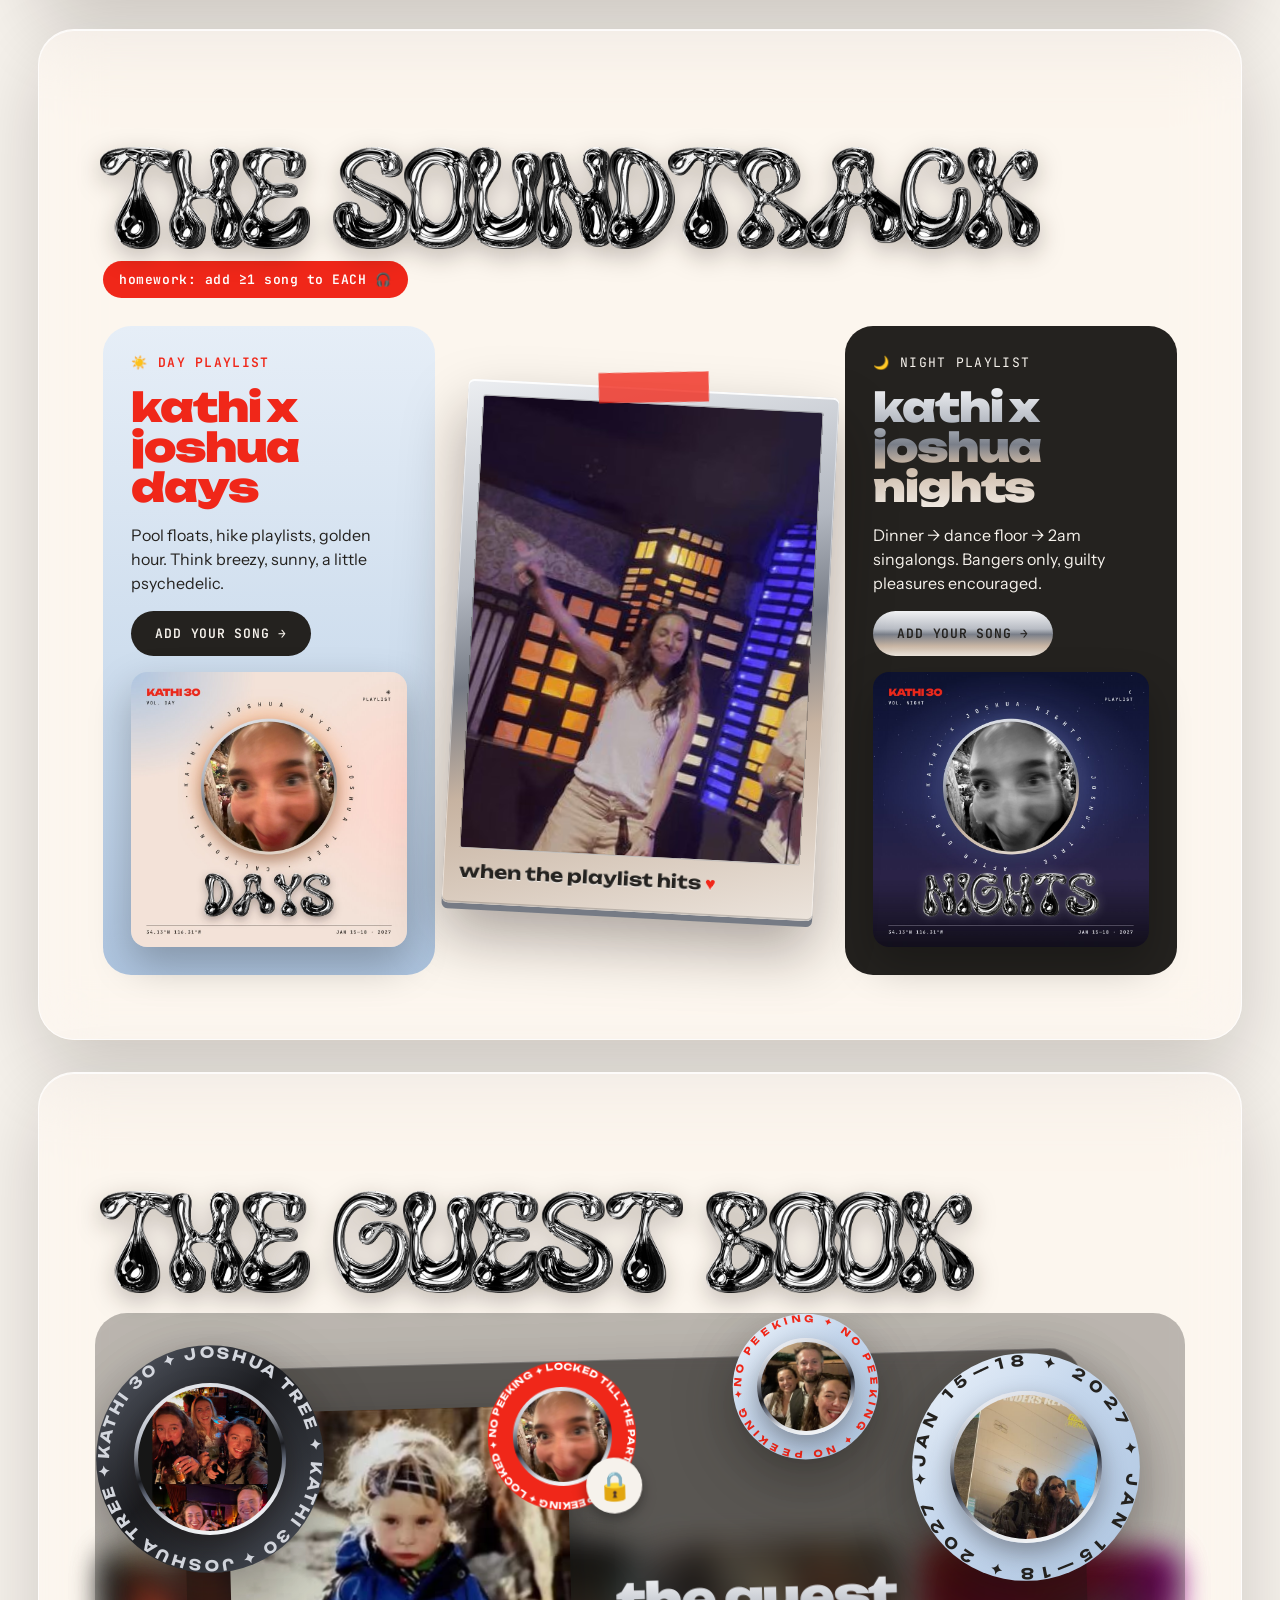
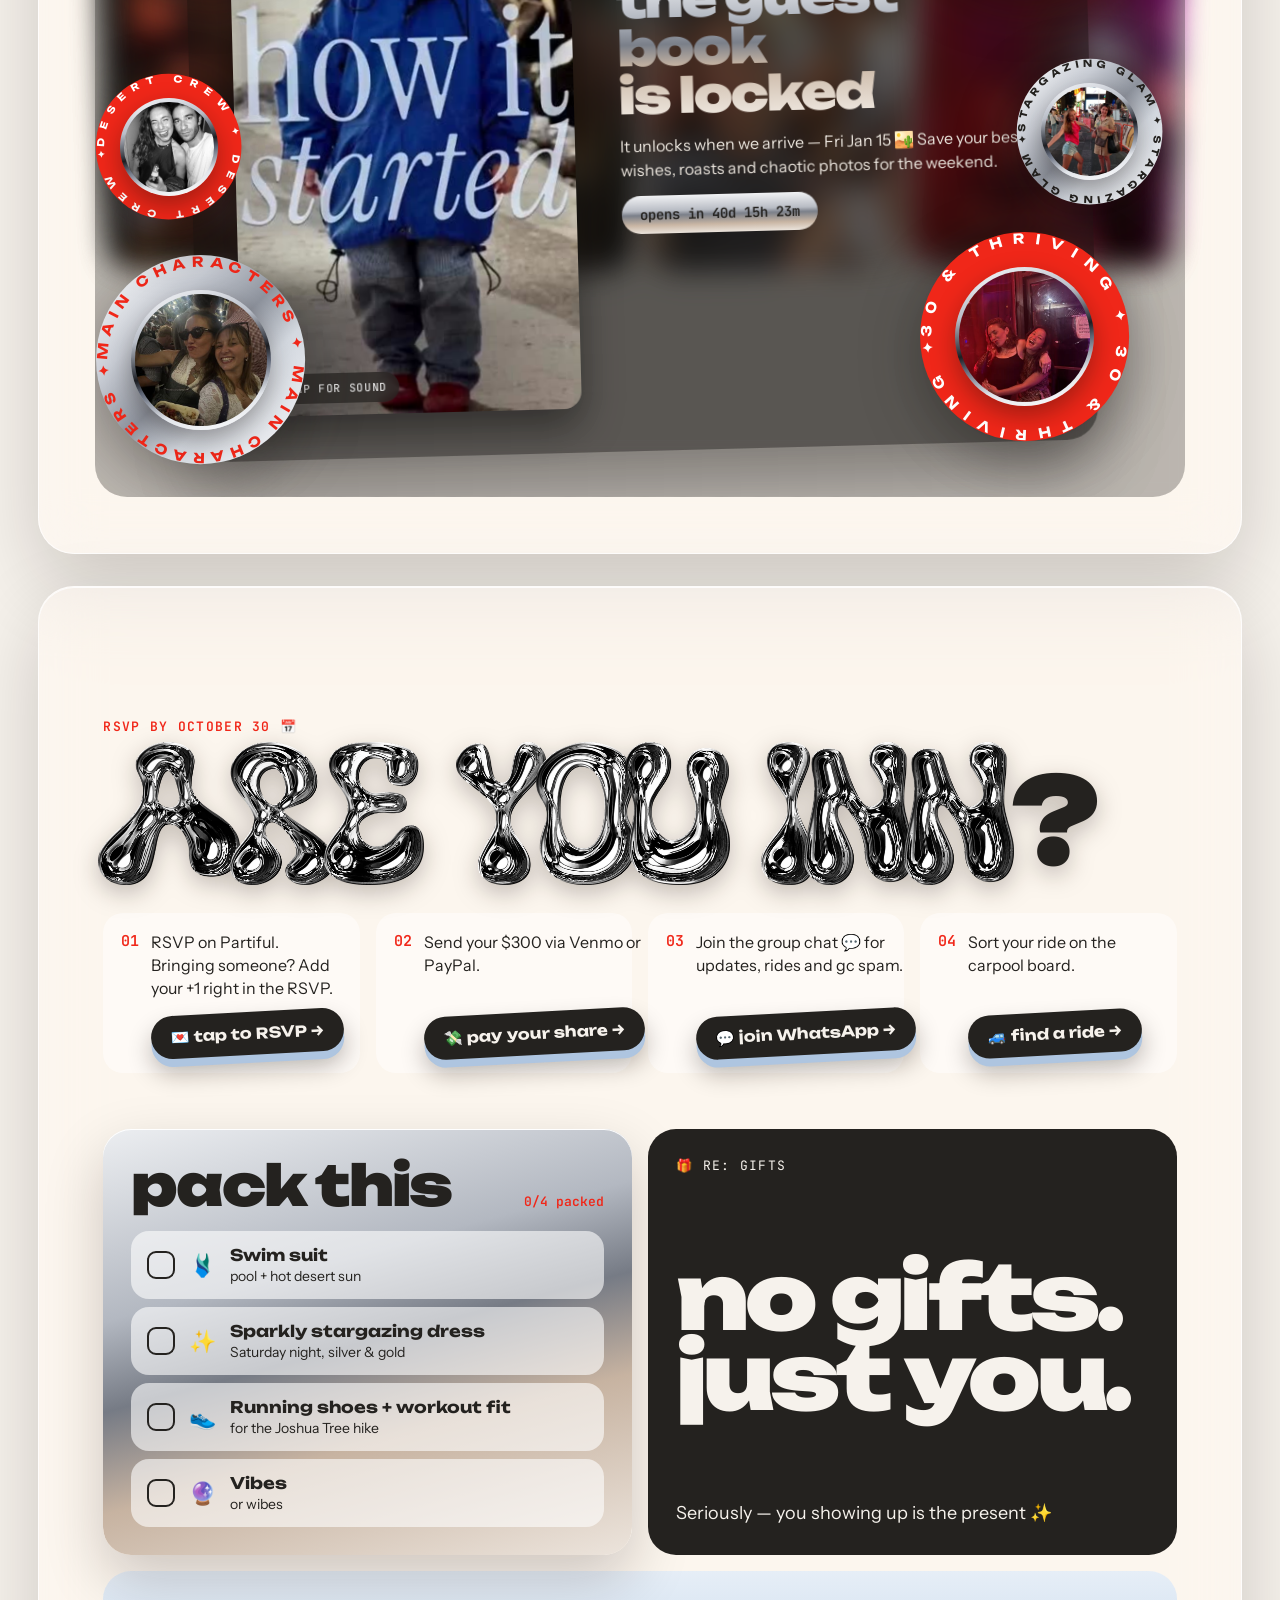
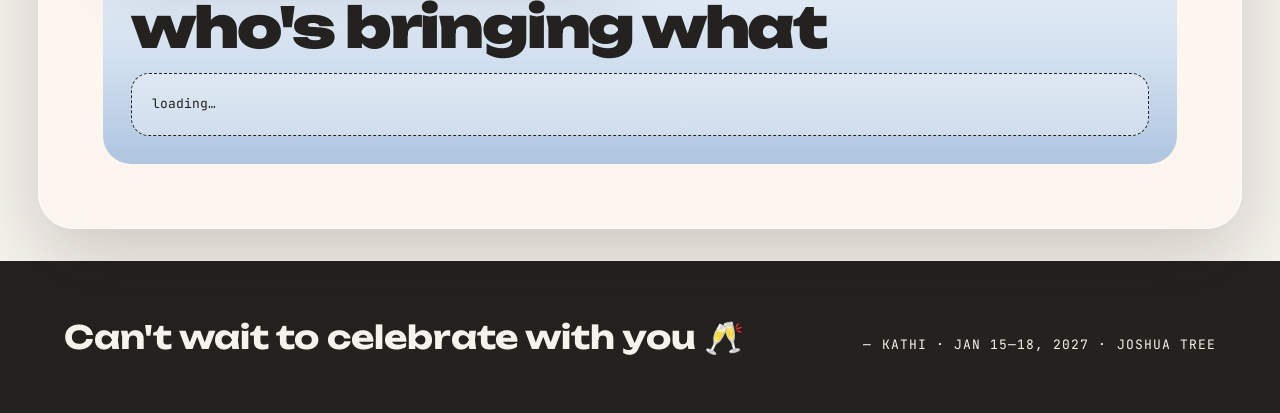
==== commit 59aa04bc: "Phones: soundtrack cards back to full size, pinned right under the menu Co-Authored-By: Claude Fable" ====
--- a/site/index.html
+++ b/site/index.html
@@ -25,9 +25,9 @@
 <link rel="preconnect" href="https://fonts.googleapis.com">
 <link rel="preconnect" href="https://fonts.gstatic.com" crossorigin>
 <link href="https://fonts.googleapis.com/css2?family=Unbounded:wght@400;700;900&family=Instrument+Sans:wght@400;500;600&family=Instrument+Serif:ital@0;1&family=JetBrains+Mono:wght@400;600&display=swap" rel="stylesheet">
-<link rel="stylesheet" href="styles.css?v=132">
+<link rel="stylesheet" href="styles.css?v=133">
 <script src="config.js?v=26"></script>
-<script src="app.js?v=132" defer></script>
+<script src="app.js?v=133" defer></script>
 </head>
 <body>
 <div class="page">
@@ -216,7 +216,7 @@
       <h2 class="h2 chrome-text">the soundtrack</h2>
       <span class="homework mono-plain">homework: add ≥1 song to EACH 🎧</span>
     </div>
-    <div class="stack grid-auto music" style="--min:280px">
+    <div class="stack grid-auto music" data-pin="top" style="--min:280px">
       <div class="playlist pl-day">
         <span class="mono-plain ls1">☀️ DAY PLAYLIST</span>
         <span class="pl-title">kathi x joshua days</span>
--- a/site/styles.css
+++ b/site/styles.css
@@ -870,16 +870,8 @@
   .etsy-type.h2 .el-sp { width: .2em; }
 }
 
-/* phones: soundtrack cards fit under the pinned title, so each one is fully readable before the next covers it */
-@media (max-width: 640px) {
+/* phones: soundtrack cards keep their full size; they pin right under the menu (the title scrolls away) */
+@media (max-width: 640px) {
+  .stack.music > .playlist { padding: 20px; gap: 12px; }
   .stack.music > .polaroid { padding: 12px 12px 14px; gap: 8px; }
-  .stack.music > .polaroid video { aspect-ratio: 10 / 9; object-position: 50% 22%; }
-  .stack.music > .polaroid .polaroid-cap { font-size: 15px; }
-  /* playlist cards: cover art sits beside the title instead of filling the card */
-  .stack.music > .playlist { display: grid; grid-template-columns: minmax(0, 1fr) 118px; grid-template-areas: "label cover" "title cover" "text text" "btn btn"; gap: 10px 14px; padding: 20px; align-items: start; }
-  .stack.music > .playlist > :nth-child(1) { grid-area: label; }
-  .stack.music > .playlist > :nth-child(2) { grid-area: title; font-size: 24px; }
-  .stack.music > .playlist > :nth-child(3) { grid-area: text; font-size: 15px; }
-  .stack.music > .playlist > :nth-child(4) { grid-area: btn; margin-top: 2px !important; }
-  .stack.music > .playlist > .cover { grid-area: cover; width: 118px; align-self: start; }
-}
+}
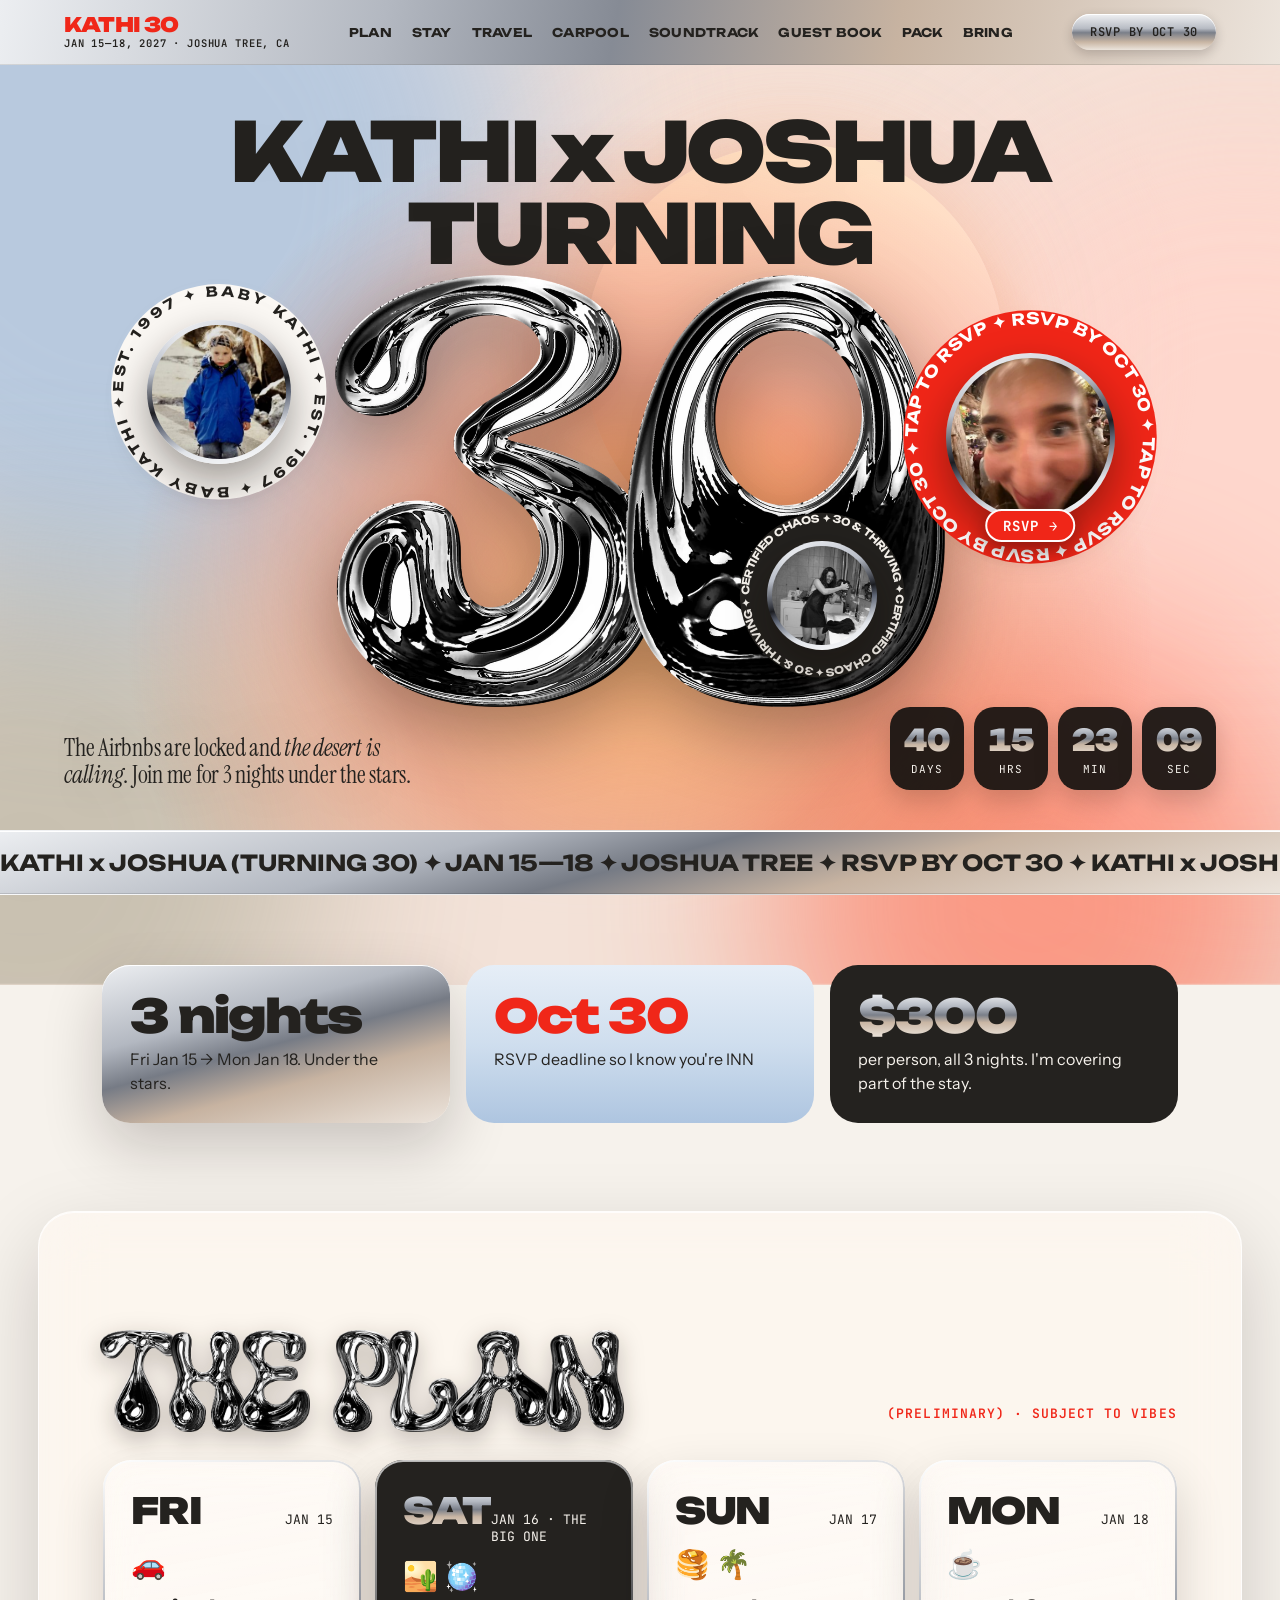
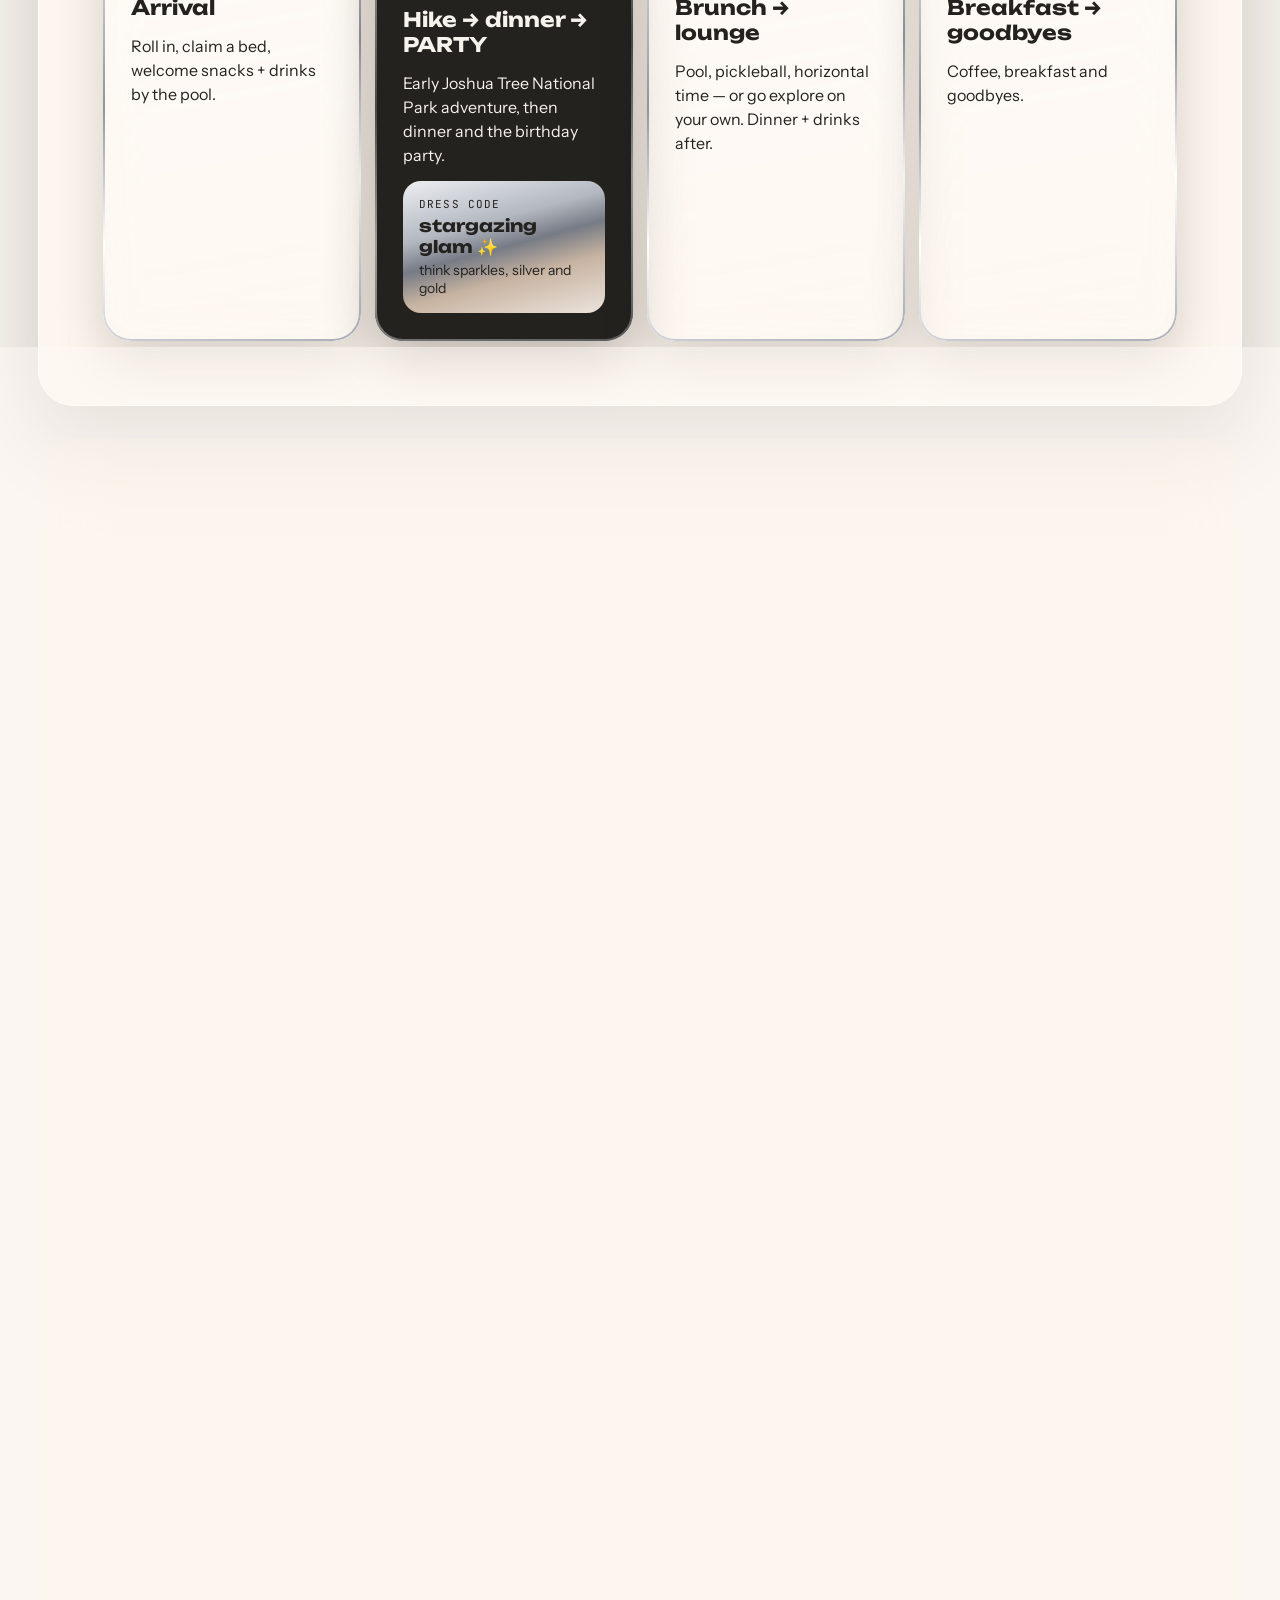
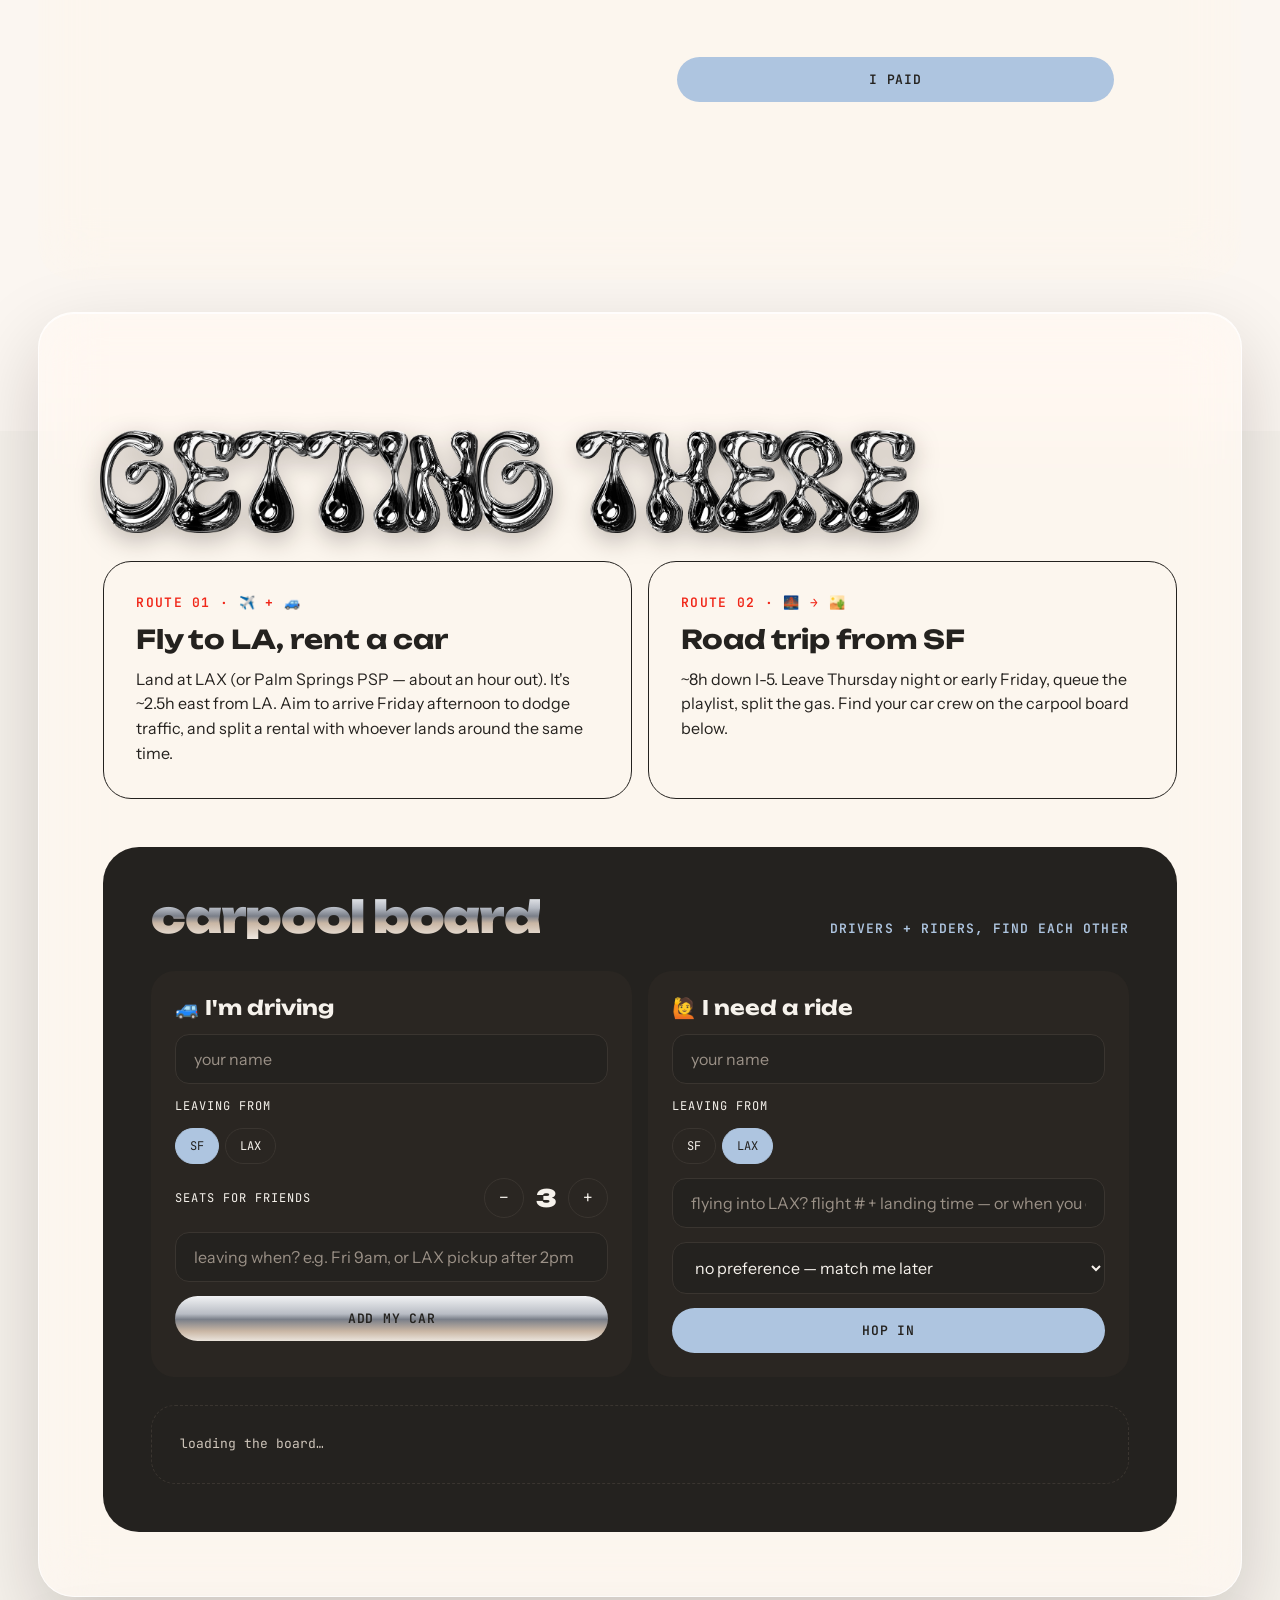
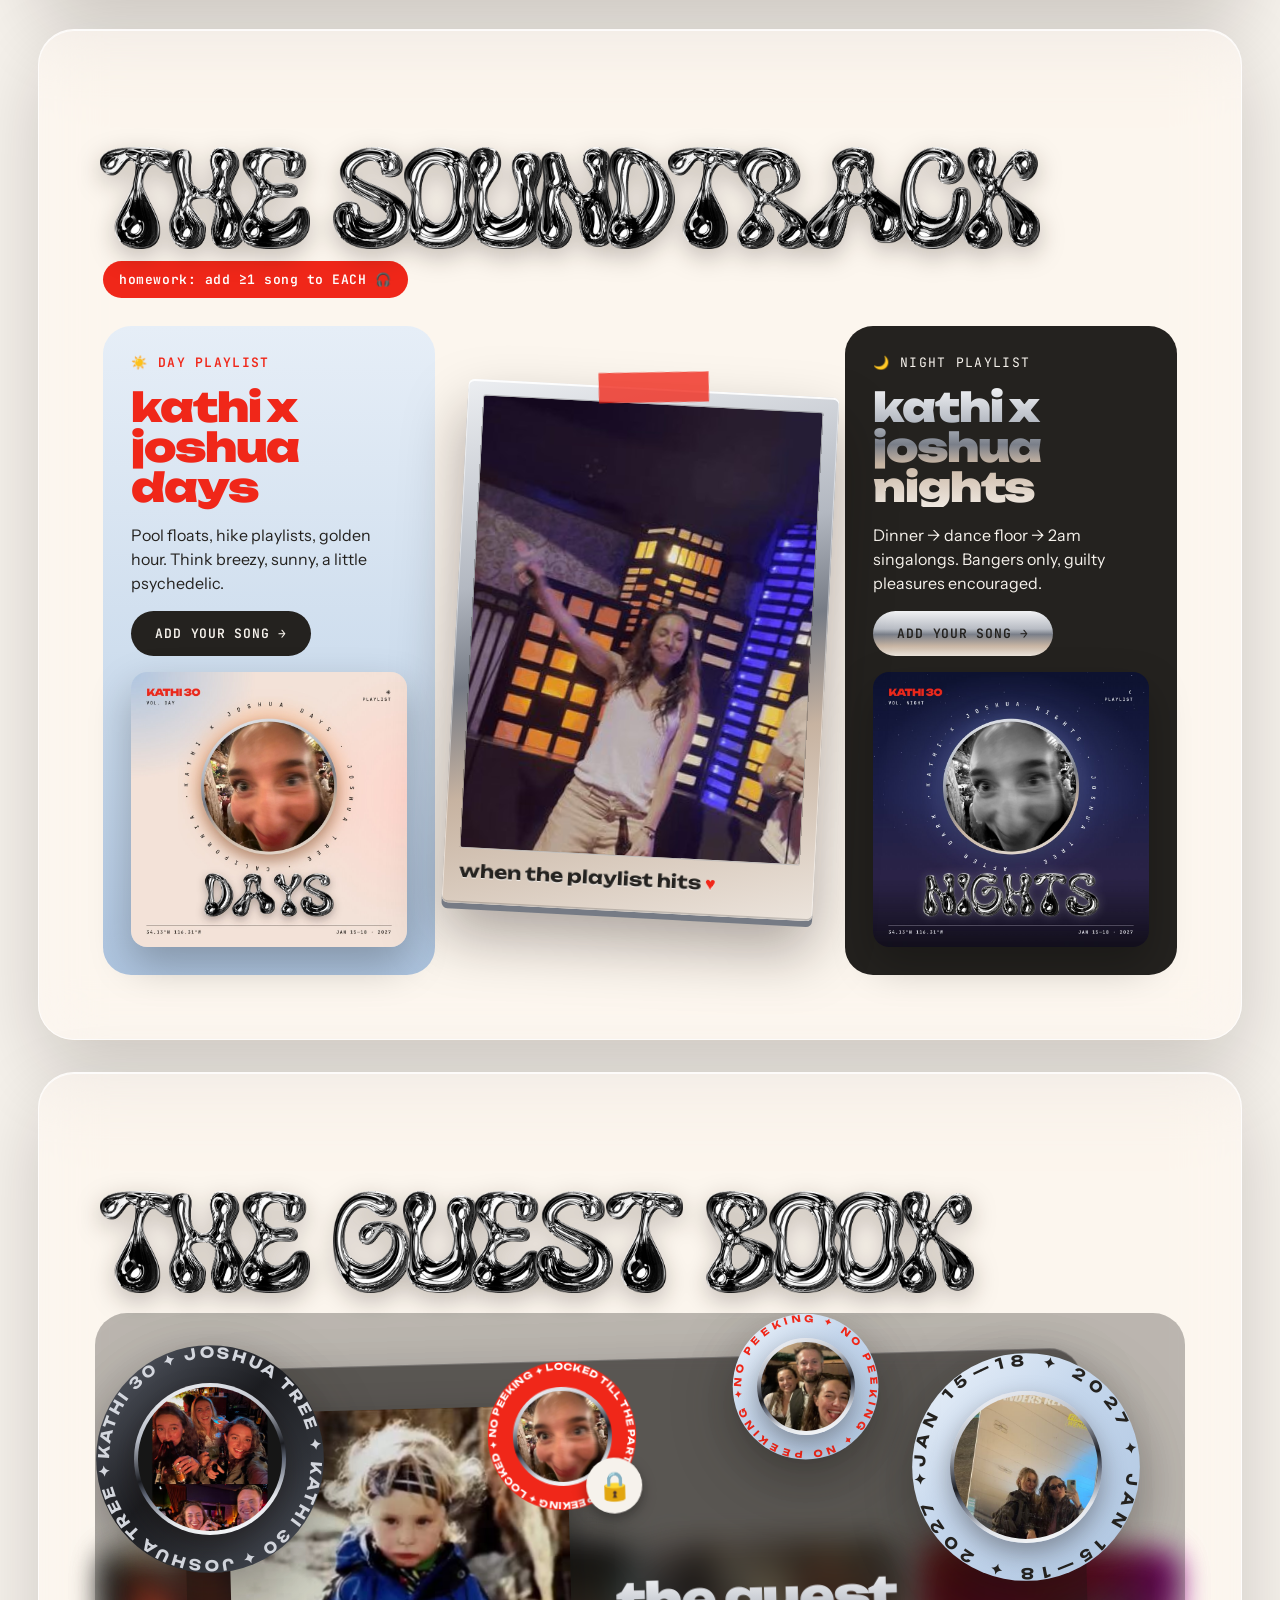
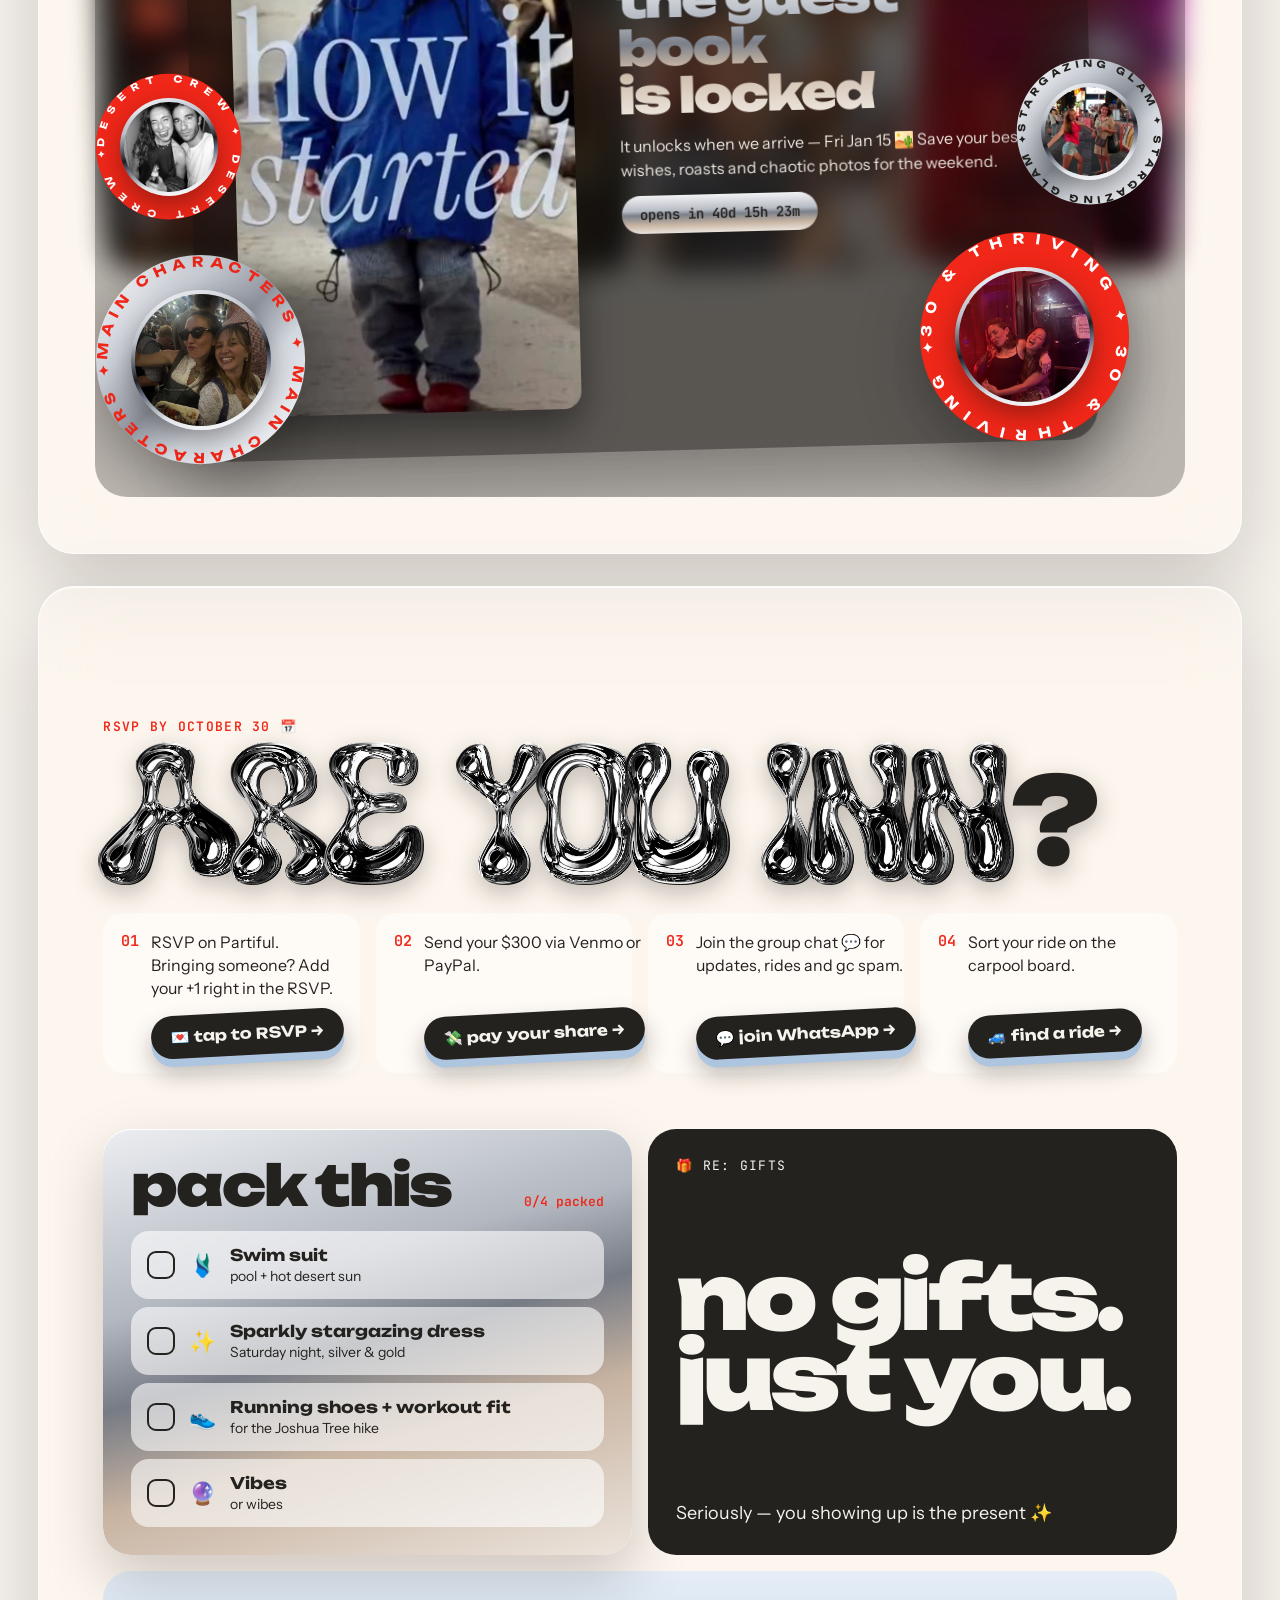
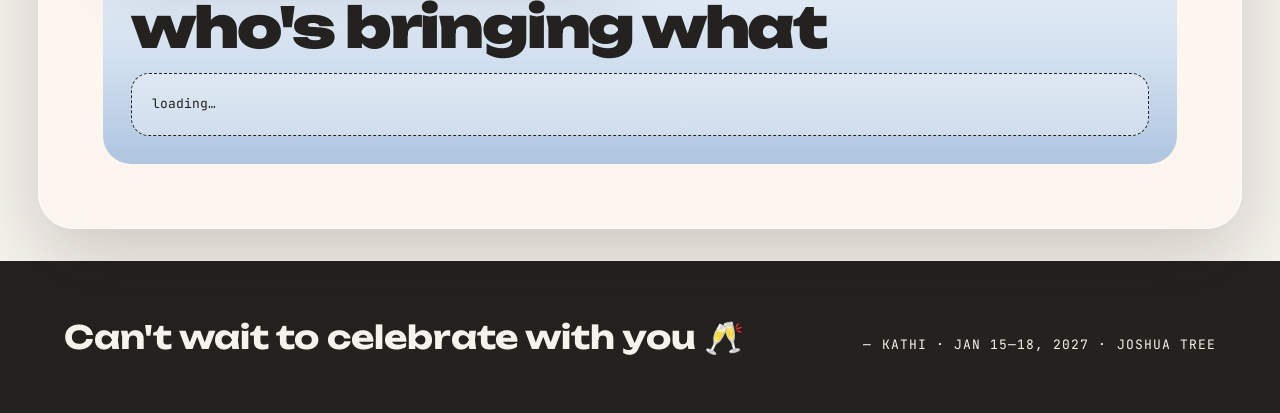
==== commit c2bec331: "Guest book sound button: round icon toggle, no double-toggle on tap Co-Authored-By: Claude Fable 5.1" ====
--- a/site/index.html
+++ b/site/index.html
@@ -25,9 +25,9 @@
 <link rel="preconnect" href="https://fonts.googleapis.com">
 <link rel="preconnect" href="https://fonts.gstatic.com" crossorigin>
 <link href="https://fonts.googleapis.com/css2?family=Unbounded:wght@400;700;900&family=Instrument+Sans:wght@400;500;600&family=Instrument+Serif:ital@0;1&family=JetBrains+Mono:wght@400;600&display=swap" rel="stylesheet">
-<link rel="stylesheet" href="styles.css?v=133">
+<link rel="stylesheet" href="styles.css?v=134">
 <script src="config.js?v=26"></script>
-<script src="app.js?v=133" defer></script>
+<script src="app.js?v=134" defer></script>
 </head>
 <body>
 <div class="page">
@@ -254,7 +254,7 @@
           <div class="lock-media">
             <div class="gb-video-wrap">
               <video data-src="assets/gb-video.mp4?v=1" poster="assets/gb-video.jpg" muted loop playsinline preload="none" aria-label="How it started, how it's going"></video>
-              <button type="button" class="sound-btn mono" id="gbSound" aria-pressed="false">🔇 tap for sound</button>
+              <button type="button" class="sound-btn" id="gbSound" aria-pressed="false" aria-label="Turn sound on">🔇</button>
             </div>
             <div id="lockBadge"></div>
           </div>
--- a/site/styles.css
+++ b/site/styles.css
@@ -829,7 +829,8 @@
 .lock-media { position: relative; flex: none; width: clamp(290px, 27vw, 340px); }
 .gb-video-wrap { position: relative; border-radius: 18px; box-shadow: 0 18px 40px rgba(0,0,0,.45); }
 .gb-video-wrap video { width: 100%; aspect-ratio: 9/16; object-fit: cover; display: block; border-radius: 18px; background: #111; }
-.sound-btn { position: absolute; left: 12px; bottom: 12px; padding: 8px 12px; border: 0; border-radius: 999px; background: rgba(36,34,31,.72); color: #fff; font-size: 11px; letter-spacing: .06em; cursor: pointer; backdrop-filter: blur(6px); -webkit-backdrop-filter: blur(6px); }
+.sound-btn { position: absolute; left: 12px; bottom: 12px; width: 44px; height: 44px; padding: 0; border: 0; border-radius: 50%; background: rgba(36,34,31,.72); color: #fff; font-size: 20px; line-height: 44px; text-align: center; cursor: pointer; backdrop-filter: blur(6px); -webkit-backdrop-filter: blur(6px); -webkit-tap-highlight-color: transparent; transition: background .15s, transform .15s; }
+.sound-btn:active { transform: scale(.92); }
 .sound-btn[aria-pressed="true"] { background: var(--red); }
 .lock-media .lock-badge { position: absolute; right: -70px; top: -44px; bottom: auto; width: 150px; height: 150px; z-index: 3; }
 .lock-badge .lock-icon { width: 56px; height: 56px; font-size: 28px; }
